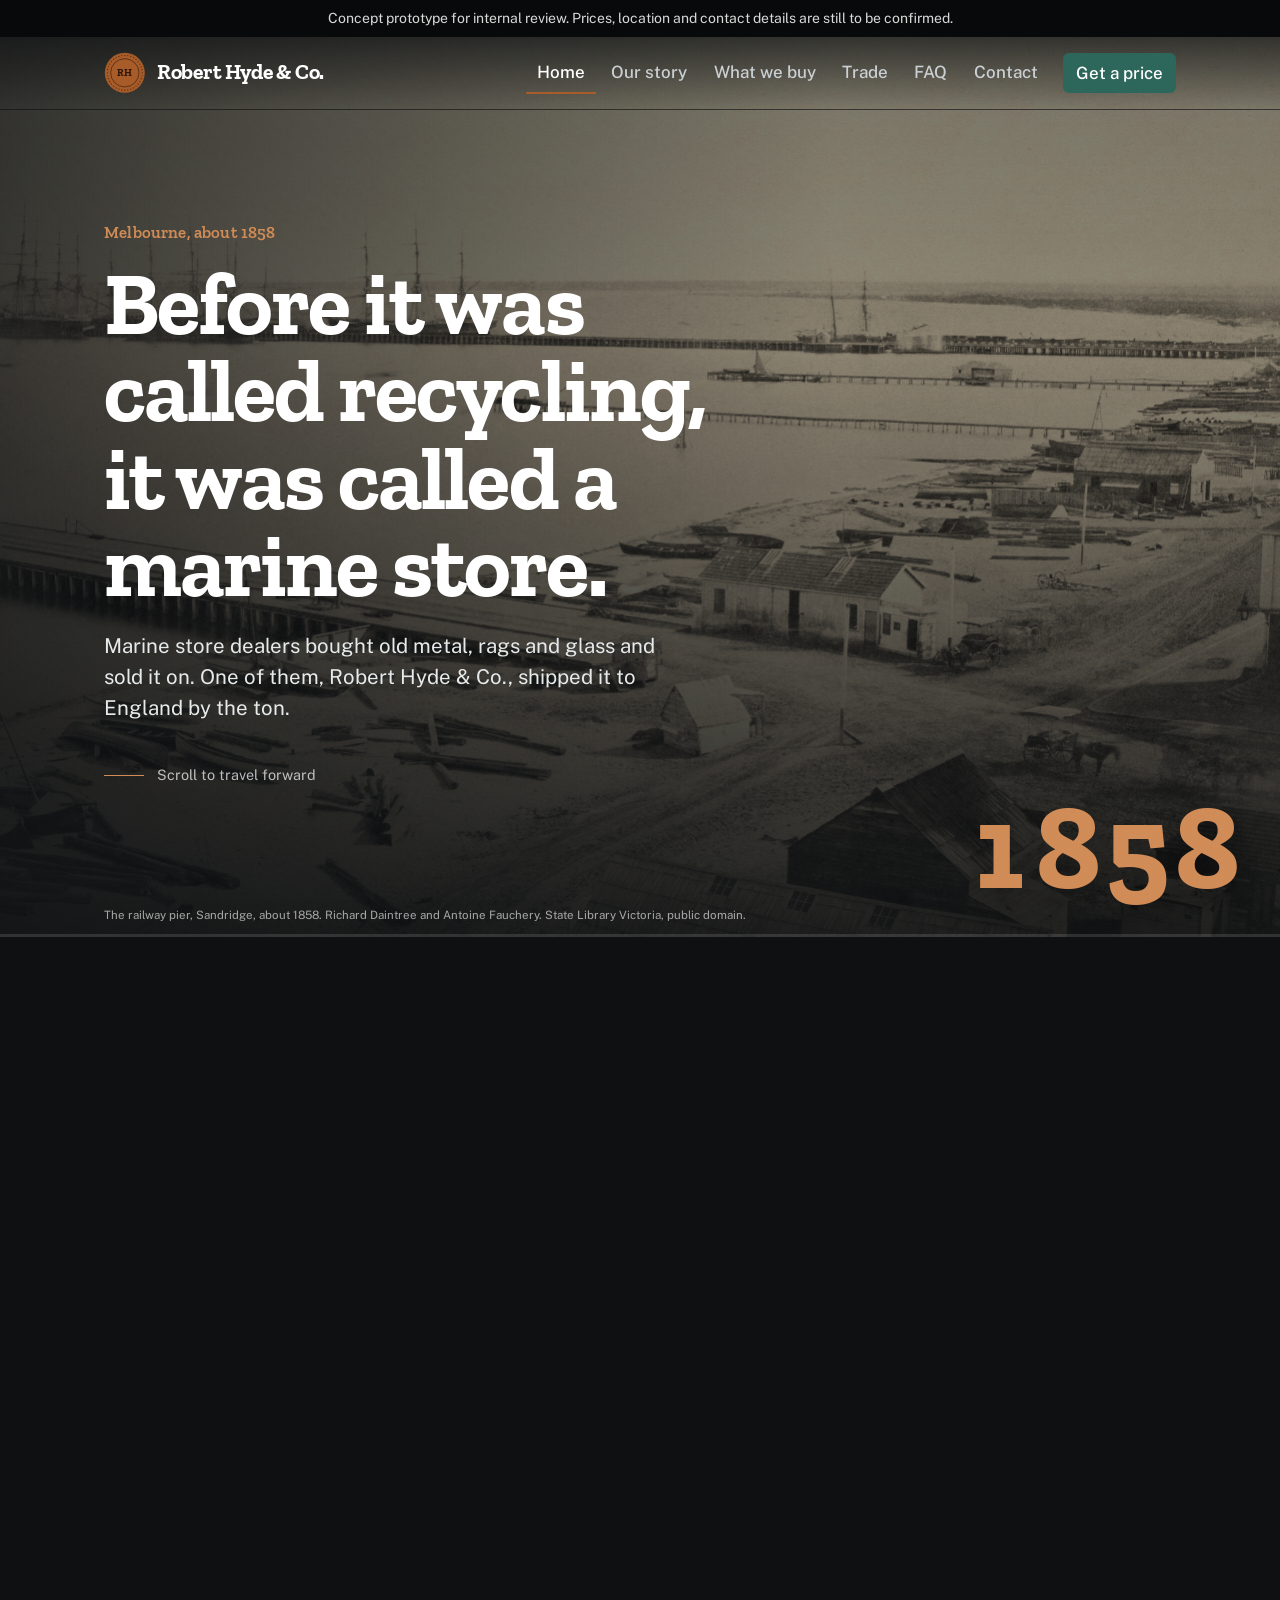
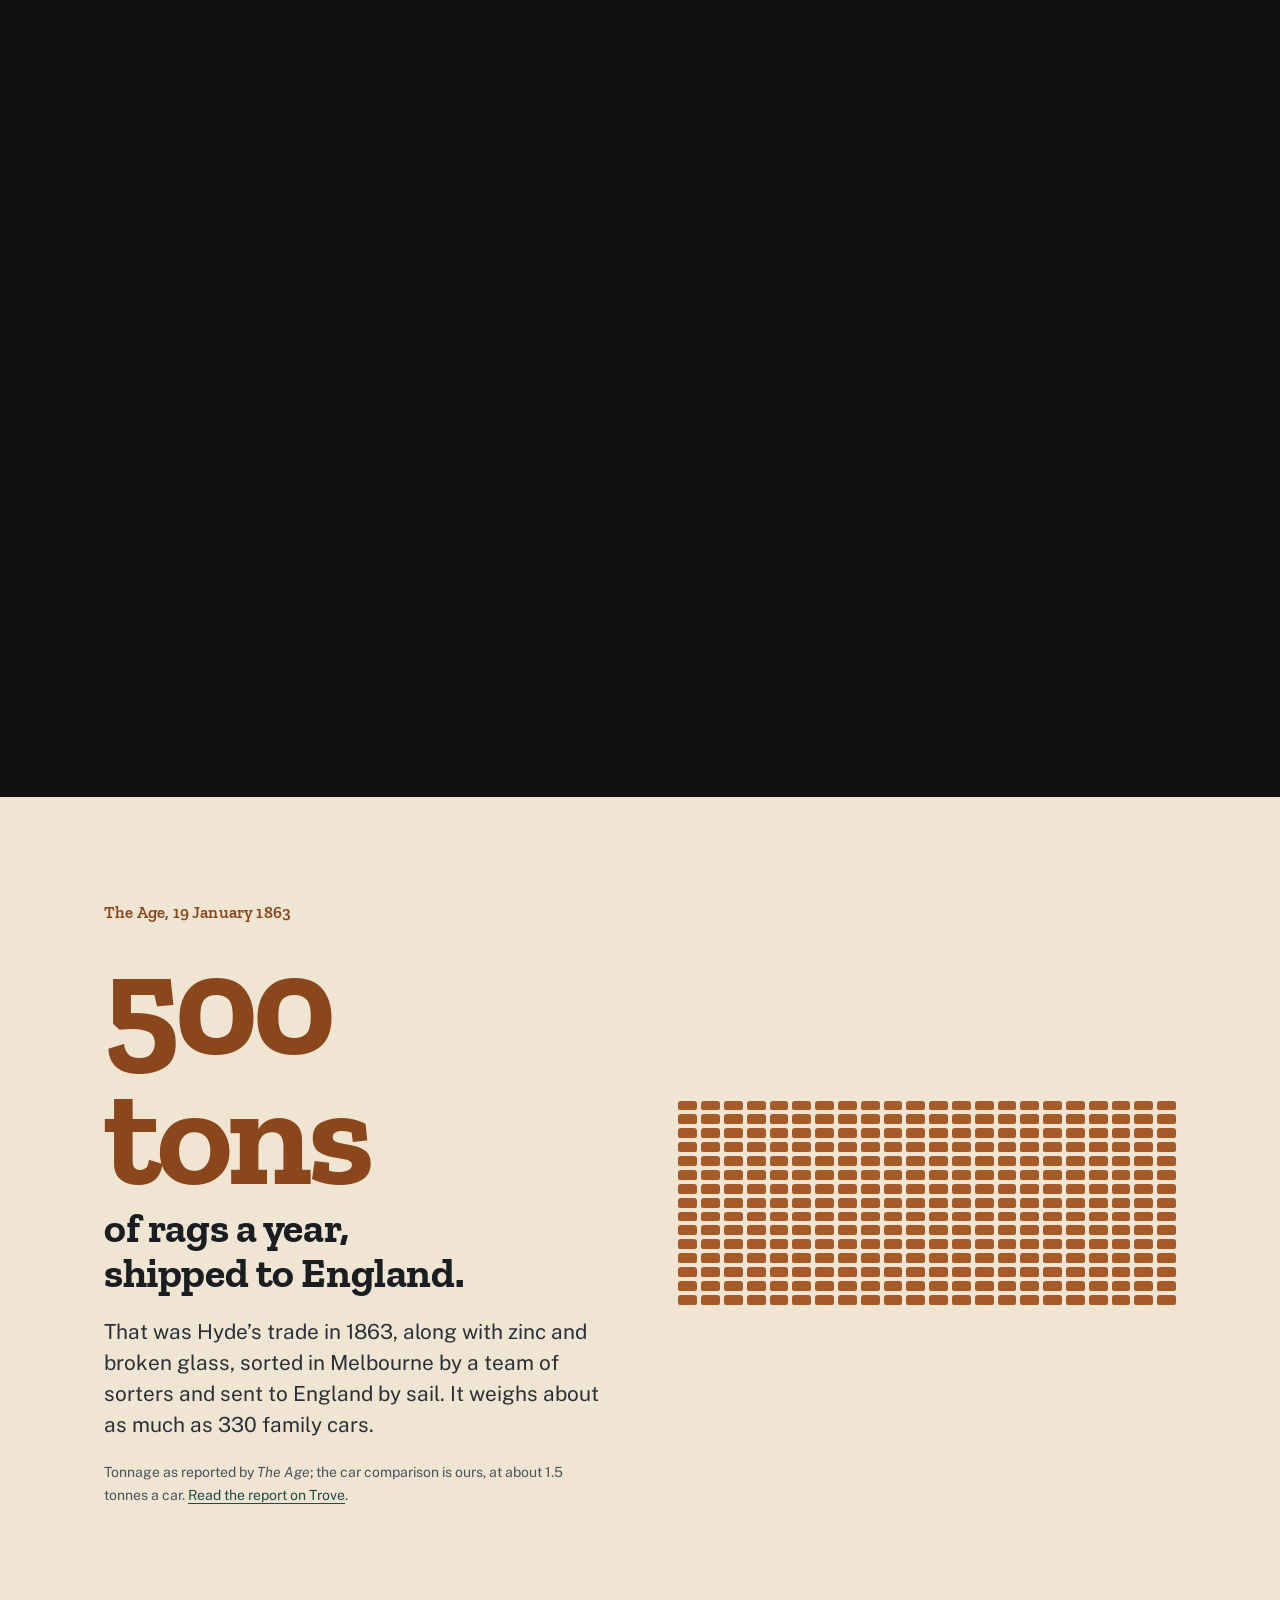
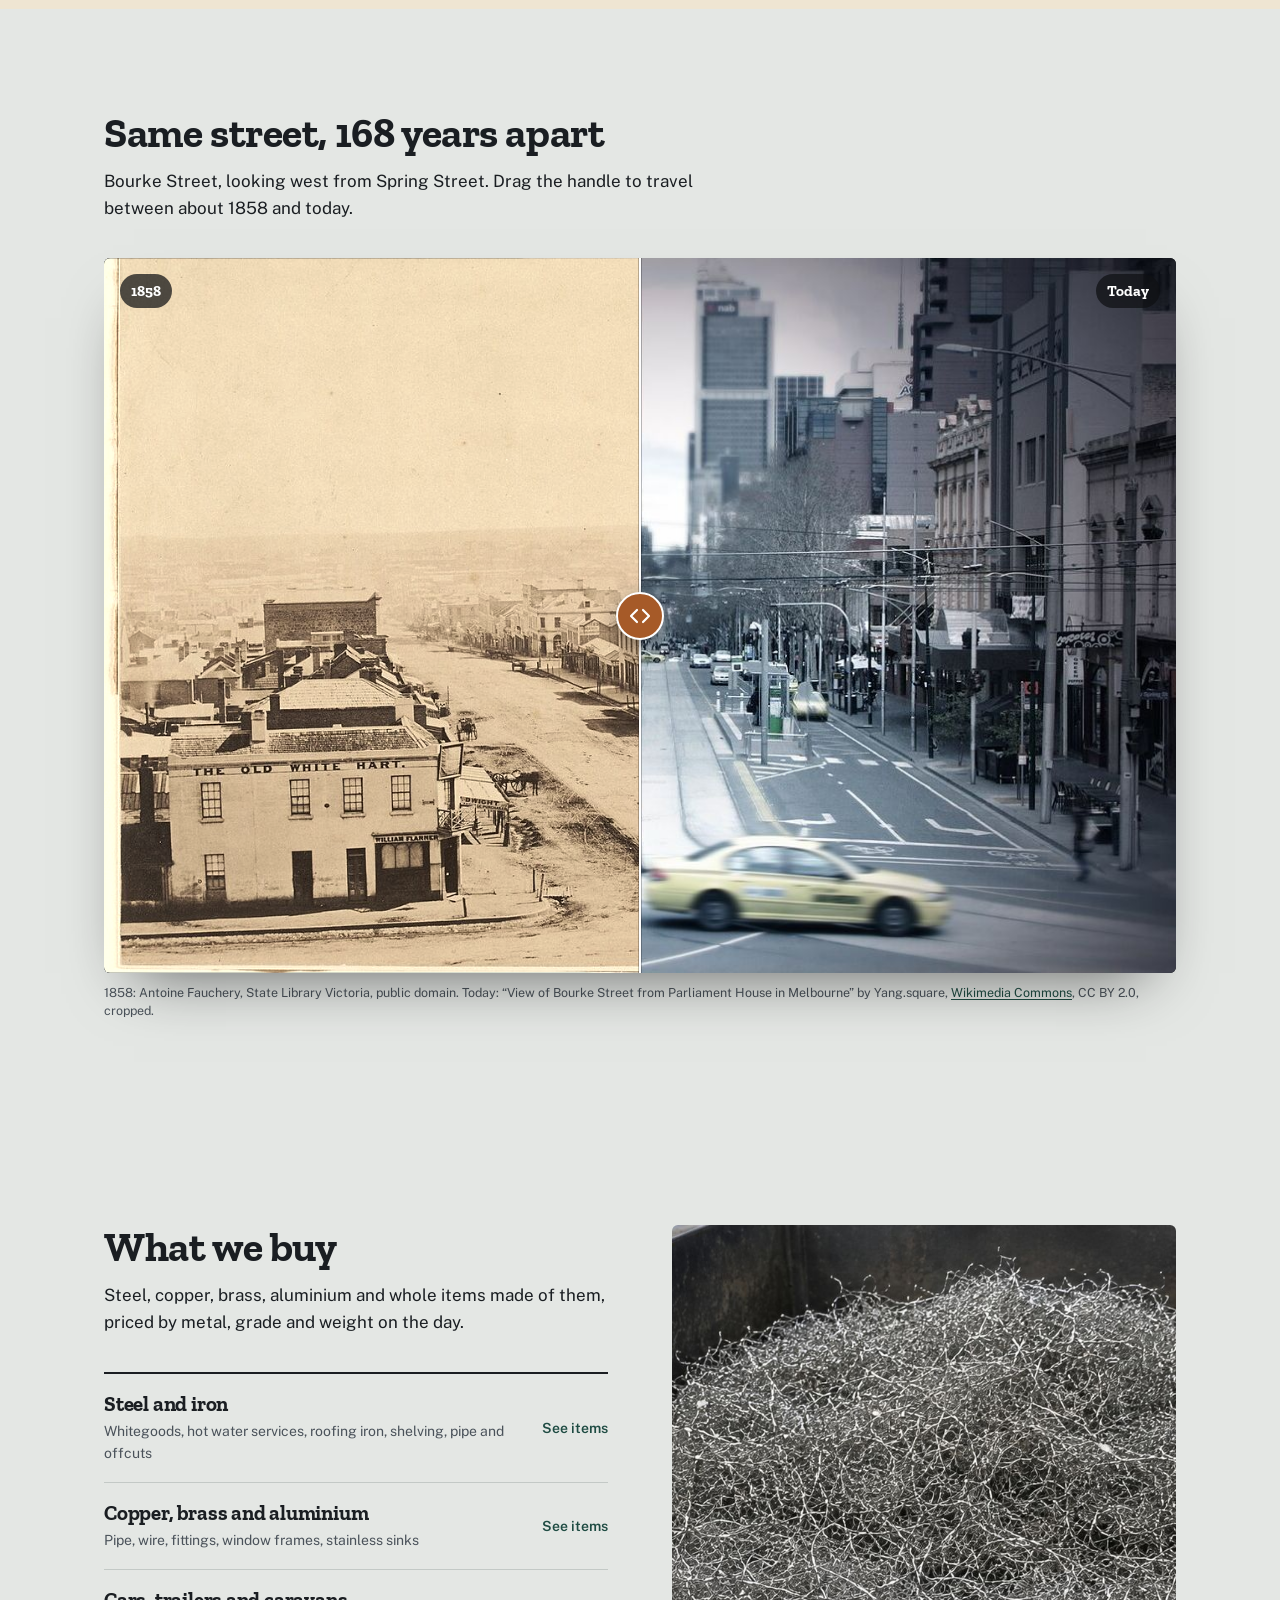
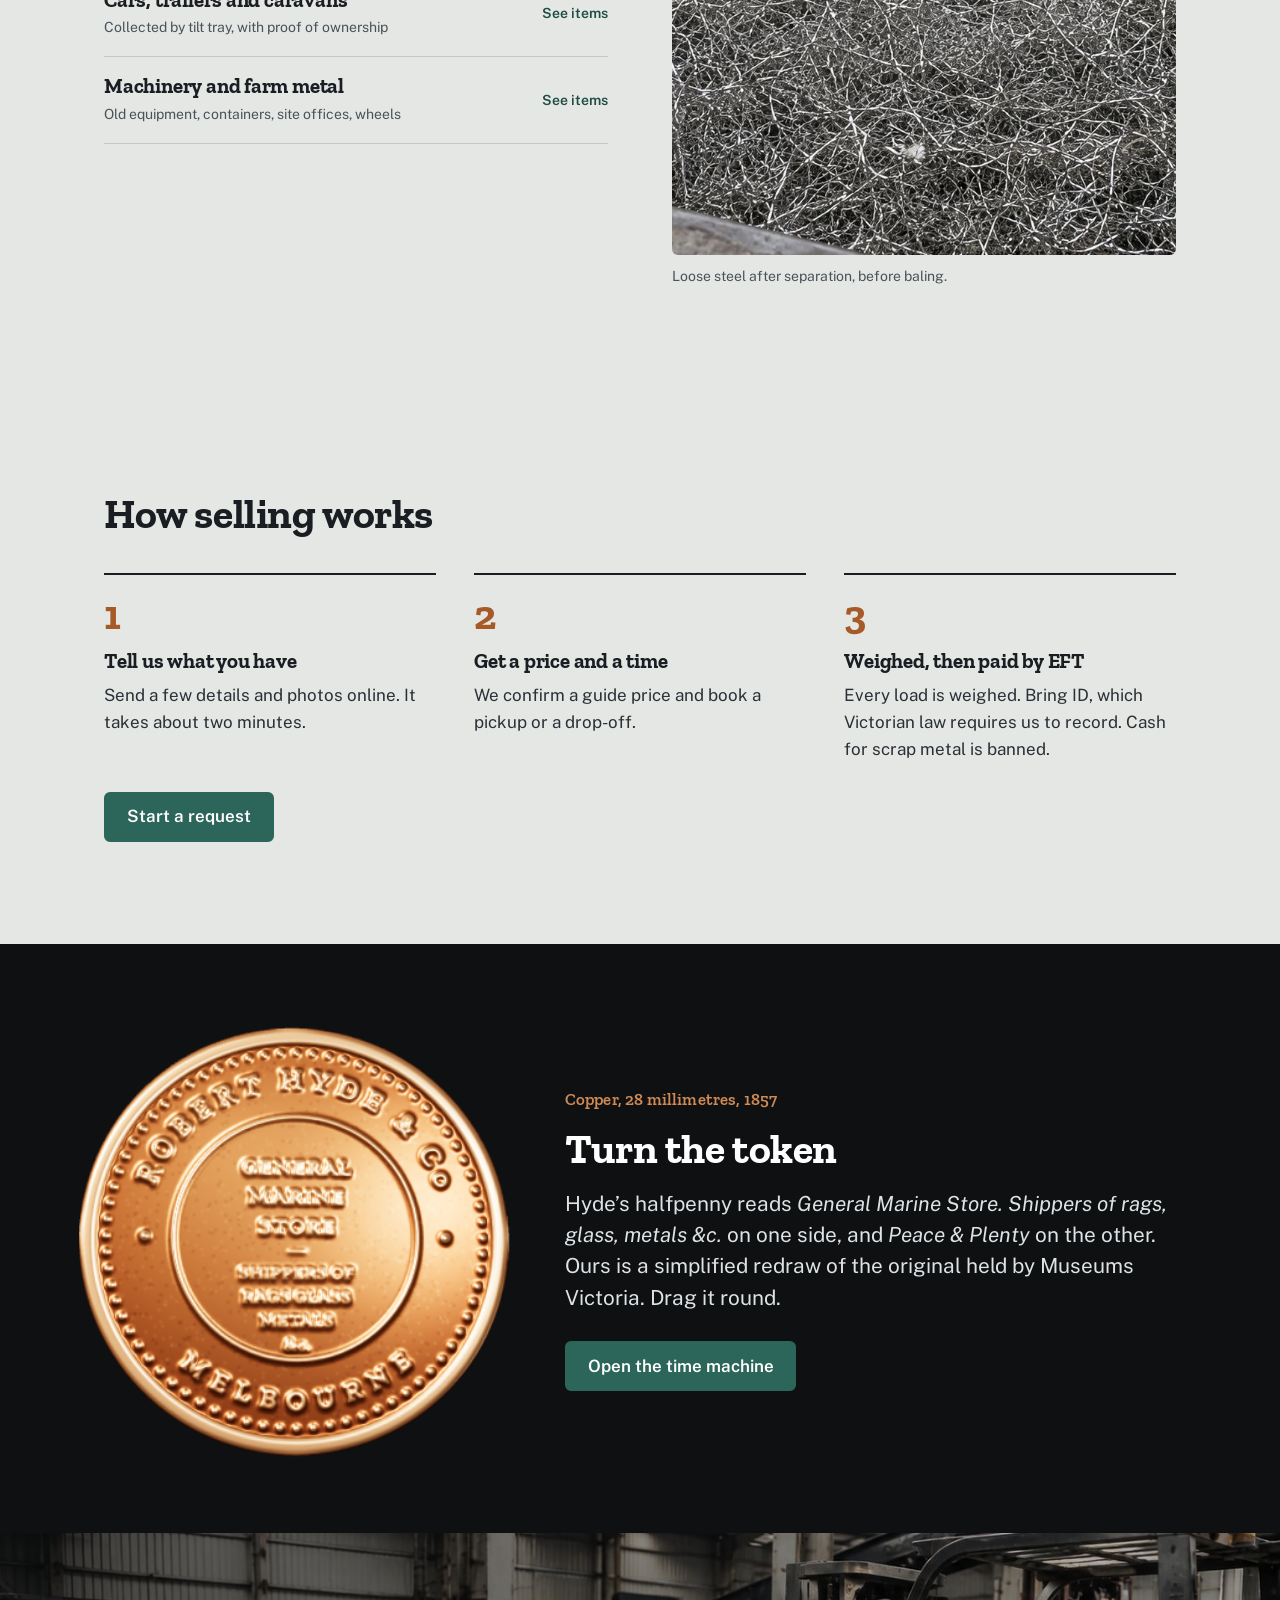
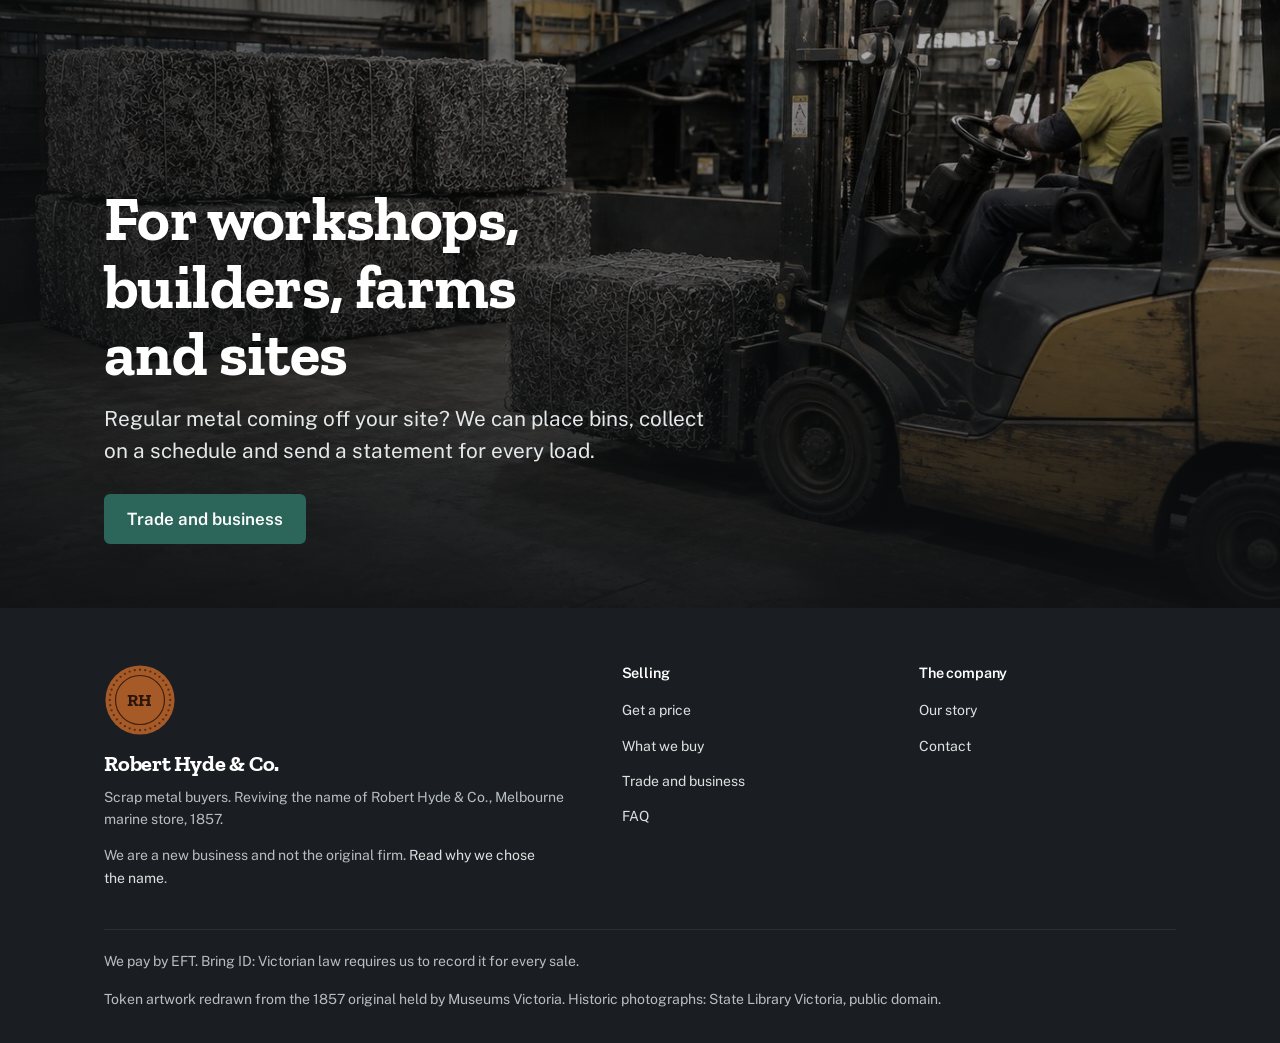
==== index.html @ 3a62173e "Robert Hyde & Co. concept site v3" ====
<!doctype html>
<html lang="en-AU">
<head>
<meta charset="utf-8">
<meta name="viewport" content="width=device-width,initial-scale=1">
<title>Robert Hyde &amp; Co. | Scrap metal buyers, Victoria</title>
<meta name="description" content="Scrap metal buyers in Victoria, reviving the name of an 1857 Melbourne marine store. Steel, copper, brass, aluminium, cars and farm metal. Get a price online.">
<link rel="canonical" href="https://roberthyde.com.au/">
<meta name="robots" content="noindex,nofollow">
<meta property="og:type" content="website">
<meta property="og:title" content="Robert Hyde &amp; Co. | Scrap metal buyers, Victoria">
<meta property="og:description" content="Scrap metal buyers in Victoria, reviving the name of an 1857 Melbourne marine store. Steel, copper, brass, aluminium, cars and farm metal. Get a price online.">
<meta property="og:image" content="assets/img/og.jpg">
<meta name="theme-color" content="#1A1E22">
<link rel="icon" href="assets/favicon.svg" type="image/svg+xml">
<link rel="preload" href="assets/fonts/zilla-slab-latin-700-normal.woff2" as="font" type="font/woff2" crossorigin>
<link rel="stylesheet" href="assets/site.css">
<script type="application/ld+json">{"@context":"https://schema.org","@type":"LocalBusiness","name":"Robert Hyde & Co.","description":"Scrap metal buyers in Victoria, reviving the name of a Melbourne marine store from 1857.","url":"https://roberthyde.com.au","areaServed":"Victoria, Australia","paymentAccepted":"Bank transfer"}</script>
</head>
<body class="home">
<a class="skip" href="#main">Skip to content</a>
<div class="proto">Concept prototype for internal review. Prices, location and contact details are still to be confirmed.</div>
<header class="site-head over">
  <div class="wrap head-in">
    <a class="brand" href="index.html"><svg class="token" viewBox="0 0 100 100" aria-hidden="true" focusable="false">
<circle class="face" cx="50" cy="50" r="48"/><circle class="bead" cx="92.00" cy="50.00" r="1.6"/><circle class="bead" cx="91.36" cy="57.29" r="1.6"/><circle class="bead" cx="89.47" cy="64.36" r="1.6"/><circle class="bead" cx="86.37" cy="71.00" r="1.6"/><circle class="bead" cx="82.17" cy="77.00" r="1.6"/><circle class="bead" cx="77.00" cy="82.17" r="1.6"/><circle class="bead" cx="71.00" cy="86.37" r="1.6"/><circle class="bead" cx="64.36" cy="89.47" r="1.6"/><circle class="bead" cx="57.29" cy="91.36" r="1.6"/><circle class="bead" cx="50.00" cy="92.00" r="1.6"/><circle class="bead" cx="42.71" cy="91.36" r="1.6"/><circle class="bead" cx="35.64" cy="89.47" r="1.6"/><circle class="bead" cx="29.00" cy="86.37" r="1.6"/><circle class="bead" cx="23.00" cy="82.17" r="1.6"/><circle class="bead" cx="17.83" cy="77.00" r="1.6"/><circle class="bead" cx="13.63" cy="71.00" r="1.6"/><circle class="bead" cx="10.53" cy="64.36" r="1.6"/><circle class="bead" cx="8.64" cy="57.29" r="1.6"/><circle class="bead" cx="8.00" cy="50.00" r="1.6"/><circle class="bead" cx="8.64" cy="42.71" r="1.6"/><circle class="bead" cx="10.53" cy="35.64" r="1.6"/><circle class="bead" cx="13.63" cy="29.00" r="1.6"/><circle class="bead" cx="17.83" cy="23.00" r="1.6"/><circle class="bead" cx="23.00" cy="17.83" r="1.6"/><circle class="bead" cx="29.00" cy="13.63" r="1.6"/><circle class="bead" cx="35.64" cy="10.53" r="1.6"/><circle class="bead" cx="42.71" cy="8.64" r="1.6"/><circle class="bead" cx="50.00" cy="8.00" r="1.6"/><circle class="bead" cx="57.29" cy="8.64" r="1.6"/><circle class="bead" cx="64.36" cy="10.53" r="1.6"/><circle class="bead" cx="71.00" cy="13.63" r="1.6"/><circle class="bead" cx="77.00" cy="17.83" r="1.6"/><circle class="bead" cx="82.17" cy="23.00" r="1.6"/><circle class="bead" cx="86.37" cy="29.00" r="1.6"/><circle class="bead" cx="89.47" cy="35.64" r="1.6"/><circle class="bead" cx="91.36" cy="42.71" r="1.6"/>
<circle class="line" cx="50" cy="50" r="34" stroke-width="1.6"/>
<text x="50" y="58" text-anchor="middle" font-size="25" letter-spacing=".5">RH</text>
</svg><b>Robert Hyde &amp; Co.</b></a>
    <button class="menu-btn" type="button" aria-expanded="false" aria-controls="site-nav">Menu</button>
    <nav class="nav" id="site-nav" aria-label="Main">
      <a href="index.html" aria-current="page">Home</a><a href="story.html">Our story</a><a href="what-we-buy.html">What we buy</a><a href="trade.html">Trade</a><a href="faq.html">FAQ</a><a href="contact.html">Contact</a>
      <a class="btn" href="sell.html">Get a price</a>
    </nav>
  </div>
</header>
<main id="main">

<div class="intro" data-intro aria-hidden="true"><div class="intro-in"><span>Melbourne</span><b>1858</b></div></div>
<section class="cine" id="cine" aria-label="From 1858 to today">
  <div class="cine-stage">
    <div class="scene s1">
      <div class="bgwrap"><img class="bg sepia" data-depth="0.36" src="assets/img/sandridge-pier-1858-hero.jpg" alt="Sepia photograph of Hobsons Bay about 1858: a long timber pier, sailing ships at anchor, and timber cottages on the sandy shore" fetchpriority="high"></div>
      <div class="scrim"></div>
      <div class="wrap copy">
        <p class="kicker">Melbourne, about 1858</p>
        <h1>Before it was called recycling, it was called a marine store.</h1>
        <p class="lede">Marine store dealers bought old metal, rags and glass and sold it on. One of them, Robert Hyde &amp; Co., shipped it to England by the ton.</p>
        <p class="cue" aria-hidden="true">Scroll to travel forward</p>
      </div>
      <p class="credit">The railway pier, Sandridge, about 1858. Richard Daintree and Antoine Fauchery. State Library Victoria, public domain.</p>
    </div>
    <div class="scene s2">
      <img class="bg sepia dim" src="assets/img/bourke-st-1858.jpg" alt="">
      <div class="scrim"></div>
      <div class="wrap s2-grid">
        <figure class="mount">
          <div class="frame"><img src="assets/img/archive-hyde-store.jpg" width="446" height="878" alt="Sepia photograph: a small arched-roof timber building behind a picket fence, its sign reading R. Hyde &amp; Co."></div>
          <figcaption>A building signed “R. Hyde &amp; Co.” in a 19th-century view of Melbourne. Date, place and source still to be confirmed.</figcaption>
        </figure>
        <div class="copy">
          <p class="kicker">East Melbourne, 1862</p>
          <h2>The sign reads &ldquo;R.&nbsp;Hyde &amp;&nbsp;Co.&rdquo;</h2>
          <p class="lede">Hyde&rsquo;s Marine Store is listed at 11 Albert Street, East Melbourne. A year later <em>The Age</em> calls it Melbourne&rsquo;s principal rag exporter.</p>
        </div>
      </div>
    </div>
    <div class="scene s3">
      <img class="bg colour" src="assets/img/bales-into-container.jpg" alt="A forklift loads a bale of compressed steel into a shipping container stacked with bales">
      <div class="scrim"></div>
      <div class="wrap s3-grid">
        <div class="copy">
          <p class="kicker">Today</p>
          <h2>The name is back. So is the trade.</h2>
          <p class="lede">Robert Hyde &amp; Co. is a new scrap metal business that has taken up the name. We buy steel, copper, brass, aluminium, cars and farm metal, and pay by EFT.</p>
          <div class="actions"><a class="btn" href="sell.html">Get a price for your scrap</a><a class="btn ghost light" href="story.html">Open the time machine</a></div>
        </div>
        <div class="coin" data-coin data-coin-idle><svg class="token" viewBox="0 0 200 200" role="img" aria-label="The 1857 Robert Hyde &amp; Co. token, in copper">
<defs>
<path id="cz-top" d="M 27,100 A 73,73 0 0 1 173,100"/>
<path id="cz-bot" d="M 21,100 A 79,79 0 0 0 179,100"/>
</defs>
<circle class="face" cx="100" cy="100" r="97"/>
<circle class="line" cx="100" cy="100" r="93.5" stroke-width="1.4"/>
<circle class="bead" cx="189.00" cy="100.00" r="1.35"/><circle class="bead" cx="188.66" cy="107.76" r="1.35"/><circle class="bead" cx="187.65" cy="115.45" r="1.35"/><circle class="bead" cx="185.97" cy="123.03" r="1.35"/><circle class="bead" cx="183.63" cy="130.44" r="1.35"/><circle class="bead" cx="180.66" cy="137.61" r="1.35"/><circle class="bead" cx="177.08" cy="144.50" r="1.35"/><circle class="bead" cx="172.90" cy="151.05" r="1.35"/><circle class="bead" cx="168.18" cy="157.21" r="1.35"/><circle class="bead" cx="162.93" cy="162.93" r="1.35"/><circle class="bead" cx="157.21" cy="168.18" r="1.35"/><circle class="bead" cx="151.05" cy="172.90" r="1.35"/><circle class="bead" cx="144.50" cy="177.08" r="1.35"/><circle class="bead" cx="137.61" cy="180.66" r="1.35"/><circle class="bead" cx="130.44" cy="183.63" r="1.35"/><circle class="bead" cx="123.03" cy="185.97" r="1.35"/><circle class="bead" cx="115.45" cy="187.65" r="1.35"/><circle class="bead" cx="107.76" cy="188.66" r="1.35"/><circle class="bead" cx="100.00" cy="189.00" r="1.35"/><circle class="bead" cx="92.24" cy="188.66" r="1.35"/><circle class="bead" cx="84.55" cy="187.65" r="1.35"/><circle class="bead" cx="76.97" cy="185.97" r="1.35"/><circle class="bead" cx="69.56" cy="183.63" r="1.35"/><circle class="bead" cx="62.39" cy="180.66" r="1.35"/><circle class="bead" cx="55.50" cy="177.08" r="1.35"/><circle class="bead" cx="48.95" cy="172.90" r="1.35"/><circle class="bead" cx="42.79" cy="168.18" r="1.35"/><circle class="bead" cx="37.07" cy="162.93" r="1.35"/><circle class="bead" cx="31.82" cy="157.21" r="1.35"/><circle class="bead" cx="27.10" cy="151.05" r="1.35"/><circle class="bead" cx="22.92" cy="144.50" r="1.35"/><circle class="bead" cx="19.34" cy="137.61" r="1.35"/><circle class="bead" cx="16.37" cy="130.44" r="1.35"/><circle class="bead" cx="14.03" cy="123.03" r="1.35"/><circle class="bead" cx="12.35" cy="115.45" r="1.35"/><circle class="bead" cx="11.34" cy="107.76" r="1.35"/><circle class="bead" cx="11.00" cy="100.00" r="1.35"/><circle class="bead" cx="11.34" cy="92.24" r="1.35"/><circle class="bead" cx="12.35" cy="84.55" r="1.35"/><circle class="bead" cx="14.03" cy="76.97" r="1.35"/><circle class="bead" cx="16.37" cy="69.56" r="1.35"/><circle class="bead" cx="19.34" cy="62.39" r="1.35"/><circle class="bead" cx="22.92" cy="55.50" r="1.35"/><circle class="bead" cx="27.10" cy="48.95" r="1.35"/><circle class="bead" cx="31.82" cy="42.79" r="1.35"/><circle class="bead" cx="37.07" cy="37.07" r="1.35"/><circle class="bead" cx="42.79" cy="31.82" r="1.35"/><circle class="bead" cx="48.95" cy="27.10" r="1.35"/><circle class="bead" cx="55.50" cy="22.92" r="1.35"/><circle class="bead" cx="62.39" cy="19.34" r="1.35"/><circle class="bead" cx="69.56" cy="16.37" r="1.35"/><circle class="bead" cx="76.97" cy="14.03" r="1.35"/><circle class="bead" cx="84.55" cy="12.35" r="1.35"/><circle class="bead" cx="92.24" cy="11.34" r="1.35"/><circle class="bead" cx="100.00" cy="11.00" r="1.35"/><circle class="bead" cx="107.76" cy="11.34" r="1.35"/><circle class="bead" cx="115.45" cy="12.35" r="1.35"/><circle class="bead" cx="123.03" cy="14.03" r="1.35"/><circle class="bead" cx="130.44" cy="16.37" r="1.35"/><circle class="bead" cx="137.61" cy="19.34" r="1.35"/><circle class="bead" cx="144.50" cy="22.92" r="1.35"/><circle class="bead" cx="151.05" cy="27.10" r="1.35"/><circle class="bead" cx="157.21" cy="31.82" r="1.35"/><circle class="bead" cx="162.93" cy="37.07" r="1.35"/><circle class="bead" cx="168.18" cy="42.79" r="1.35"/><circle class="bead" cx="172.90" cy="48.95" r="1.35"/><circle class="bead" cx="177.08" cy="55.50" r="1.35"/><circle class="bead" cx="180.66" cy="62.39" r="1.35"/><circle class="bead" cx="183.63" cy="69.56" r="1.35"/><circle class="bead" cx="185.97" cy="76.97" r="1.35"/><circle class="bead" cx="187.65" cy="84.55" r="1.35"/><circle class="bead" cx="188.66" cy="92.24" r="1.35"/>
<circle class="line" cx="100" cy="100" r="58" stroke-width="1.6"/>
<text font-size="15" letter-spacing="2.4"><textPath href="#cz-top" startOffset="50%" text-anchor="middle">ROBERT HYDE &amp; Co</textPath></text>
<text font-size="13" letter-spacing="3"><textPath href="#cz-bot" startOffset="50%" text-anchor="middle">MELBOURNE</textPath></text>
<circle class="ink" cx="40" cy="100" r="2.2"/><circle class="ink" cx="160" cy="100" r="2.2"/>
<text x="100" y="70" text-anchor="middle" font-size="11" letter-spacing=".6">GENERAL</text><text x="100" y="83" text-anchor="middle" font-size="11" letter-spacing=".6">MARINE</text><text x="100" y="96" text-anchor="middle" font-size="11" letter-spacing=".6">STORE</text><text x="100" y="106" text-anchor="middle" font-size="9" letter-spacing=".6">—</text><text x="100" y="117" text-anchor="middle" font-size="8.6" letter-spacing=".6">SHIPPERS OF</text><text x="100" y="128" text-anchor="middle" font-size="8.6" letter-spacing=".6">RAGS GLASS</text><text x="100" y="139" text-anchor="middle" font-size="8.6" letter-spacing=".6">METALS</text><text x="100" y="150" text-anchor="middle" font-size="8.6" letter-spacing=".6">&amp;c.</text>
</svg></div>
      </div>
    </div>
    <div class="cine-year" aria-hidden="true"><span>1858</span></div>
    <div class="cine-progress" aria-hidden="true"><i></i></div>
  </div>
</section>

<section class="band scale" aria-labelledby="scale-h">
  <div class="wrap scale-grid">
    <div>
      <p class="kicker dark">The Age, 19 January 1863</p>
      <h2 id="scale-h"><span class="big">500 tons</span> of rags a year, shipped to England.</h2>
      <p class="lede">That was Hyde&rsquo;s trade in 1863, along with zinc and broken glass, sorted in Melbourne by a team of sorters and sent to England by sail. It weighs about as much as 330 family cars.</p>
      <p class="small muted">Tonnage as reported by <em>The Age</em>; the car comparison is ours, at about 1.5 tonnes a car. <a href="https://trove.nla.gov.au/newspaper/article/154969341">Read the report on Trove</a>.</p>
    </div>
    <div class="cars" data-cars role="img" aria-label="330 small car shapes, roughly the weight of 500 tons"><i></i><i></i><i></i><i></i><i></i><i></i><i></i><i></i><i></i><i></i><i></i><i></i><i></i><i></i><i></i><i></i><i></i><i></i><i></i><i></i><i></i><i></i><i></i><i></i><i></i><i></i><i></i><i></i><i></i><i></i><i></i><i></i><i></i><i></i><i></i><i></i><i></i><i></i><i></i><i></i><i></i><i></i><i></i><i></i><i></i><i></i><i></i><i></i><i></i><i></i><i></i><i></i><i></i><i></i><i></i><i></i><i></i><i></i><i></i><i></i><i></i><i></i><i></i><i></i><i></i><i></i><i></i><i></i><i></i><i></i><i></i><i></i><i></i><i></i><i></i><i></i><i></i><i></i><i></i><i></i><i></i><i></i><i></i><i></i><i></i><i></i><i></i><i></i><i></i><i></i><i></i><i></i><i></i><i></i><i></i><i></i><i></i><i></i><i></i><i></i><i></i><i></i><i></i><i></i><i></i><i></i><i></i><i></i><i></i><i></i><i></i><i></i><i></i><i></i><i></i><i></i><i></i><i></i><i></i><i></i><i></i><i></i><i></i><i></i><i></i><i></i><i></i><i></i><i></i><i></i><i></i><i></i><i></i><i></i><i></i><i></i><i></i><i></i><i></i><i></i><i></i><i></i><i></i><i></i><i></i><i></i><i></i><i></i><i></i><i></i><i></i><i></i><i></i><i></i><i></i><i></i><i></i><i></i><i></i><i></i><i></i><i></i><i></i><i></i><i></i><i></i><i></i><i></i><i></i><i></i><i></i><i></i><i></i><i></i><i></i><i></i><i></i><i></i><i></i><i></i><i></i><i></i><i></i><i></i><i></i><i></i><i></i><i></i><i></i><i></i><i></i><i></i><i></i><i></i><i></i><i></i><i></i><i></i><i></i><i></i><i></i><i></i><i></i><i></i><i></i><i></i><i></i><i></i><i></i><i></i><i></i><i></i><i></i><i></i><i></i><i></i><i></i><i></i><i></i><i></i><i></i><i></i><i></i><i></i><i></i><i></i><i></i><i></i><i></i><i></i><i></i><i></i><i></i><i></i><i></i><i></i><i></i><i></i><i></i><i></i><i></i><i></i><i></i><i></i><i></i><i></i><i></i><i></i><i></i><i></i><i></i><i></i><i></i><i></i><i></i><i></i><i></i><i></i><i></i><i></i><i></i><i></i><i></i><i></i><i></i><i></i><i></i><i></i><i></i><i></i><i></i><i></i><i></i><i></i><i></i><i></i><i></i><i></i><i></i><i></i><i></i><i></i><i></i><i></i><i></i><i></i><i></i><i></i><i></i><i></i><i></i><i></i><i></i><i></i><i></i><i></i><i></i><i></i><i></i><i></i><i></i><i></i><i></i><i></i><i></i><i></i><i></i><i></i><i></i><i></i><i></i><i></i><i></i><i></i><i></i><i></i><i></i><i></i><i></i><i></i><i></i><i></i><i></i><i></i><i></i><i></i><i></i><i></i><i></i><i></i></div>
  </div>
</section>


<section class="band tn-band" aria-labelledby="tn-h">
  <div class="wrap">
    <div class="section-head">
      <h2 id="tn-h">Same street, 168 years apart</h2>
      <p>Bourke Street, looking west from Spring Street. Drag the handle to travel between about 1858 and today.</p>
    </div>
    <figure class="tn" data-tn>
      <div class="tn-frame">
        <img class="tn-now" src="assets/img/tn-bourke-today.jpg" alt="Bourke Street today, from Parliament House: trams, a yellow taxi, office towers and plane trees" loading="lazy">
        <img class="tn-then" src="assets/img/tn-bourke-1858.jpg" alt="Bourke Street about 1858 from the same corner: a wide dirt road, the Old White Hart hotel and low shopfronts" loading="lazy">
        <span class="tn-handle" aria-hidden="true"></span>
        <span class="tn-tag then" aria-hidden="true">1858</span><span class="tn-tag now" aria-hidden="true">Today</span>
        <input type="range" min="0" max="100" value="50" aria-label="Compare 1858 with today. Higher shows more of 1858.">
      </div>
      <figcaption>1858: Antoine Fauchery, State Library Victoria, public domain. Today: &ldquo;View of Bourke Street from Parliament House in Melbourne&rdquo; by Yang.square, <a href="https://commons.wikimedia.org/wiki/File:View_of_Bourke_Street_from_Parliament_House_in_Melbourne.jpg">Wikimedia Commons</a>, CC BY 2.0, cropped.</figcaption>
    </figure>
  </div>
</section>
<section class="band buy-band" aria-labelledby="buy-h">
  <div class="wrap split">
    <div>
      <div class="section-head">
        <h2 id="buy-h">What we buy</h2>
        <p>Steel, copper, brass, aluminium and whole items made of them, priced by metal, grade and weight on the day.</p>
      </div>
      <ul class="mat-list">
        <li><a href="what-we-buy.html#steel"><h3>Steel and iron</h3><span>Whitegoods, hot water services, roofing iron, shelving, pipe and offcuts</span><b class="go">See items</b></a></li>
        <li><a href="what-we-buy.html#nonferrous"><h3>Copper, brass and aluminium</h3><span>Pipe, wire, fittings, window frames, stainless sinks</span><b class="go">See items</b></a></li>
        <li><a href="what-we-buy.html#vehicles"><h3>Cars, trailers and caravans</h3><span>Collected by tilt tray, with proof of ownership</span><b class="go">See items</b></a></li>
        <li><a href="what-we-buy.html#farm"><h3>Machinery and farm metal</h3><span>Old equipment, containers, site offices, wheels</span><b class="go">See items</b></a></li>
      </ul>
    </div>
    <figure class="photo tall">
      <img src="assets/img/loose-steel.jpg" width="1500" height="843" alt="A steel bin filled with loose, tangled steel wire after separation" loading="lazy">
      <figcaption>Loose steel after separation, before baling.</figcaption>
    </figure>
  </div>
</section>

<section class="band" aria-labelledby="how-h">
  <div class="wrap">
    <div class="section-head"><h2 id="how-h">How selling works</h2></div>
    <ol class="steps">
      <li><h3>Tell us what you have</h3><p>Send a few details and photos online. It takes about two minutes.</p></li>
      <li><h3>Get a price and a time</h3><p>We confirm a guide price and book a pickup or a drop-off.</p></li>
      <li><h3>Weighed, then paid by EFT</h3><p>Every load is weighed. Bring ID, which Victorian law requires us to record. Cash for scrap metal is banned.</p></li>
    </ol>
    <div class="actions"><a class="btn" href="sell.html">Start a request</a></div>
  </div>
</section>

<section class="band night token-band" aria-labelledby="tok-h">
  <div class="wrap teaser">
    <div class="coin big" data-coin data-coin-drag><svg class="token" viewBox="0 0 200 200" role="img" aria-label="The 1857 token. Drag to turn it.">
<defs>
<path id="tz-top" d="M 27,100 A 73,73 0 0 1 173,100"/>
<path id="tz-bot" d="M 21,100 A 79,79 0 0 0 179,100"/>
</defs>
<circle class="face" cx="100" cy="100" r="97"/>
<circle class="line" cx="100" cy="100" r="93.5" stroke-width="1.4"/>
<circle class="bead" cx="189.00" cy="100.00" r="1.35"/><circle class="bead" cx="188.66" cy="107.76" r="1.35"/><circle class="bead" cx="187.65" cy="115.45" r="1.35"/><circle class="bead" cx="185.97" cy="123.03" r="1.35"/><circle class="bead" cx="183.63" cy="130.44" r="1.35"/><circle class="bead" cx="180.66" cy="137.61" r="1.35"/><circle class="bead" cx="177.08" cy="144.50" r="1.35"/><circle class="bead" cx="172.90" cy="151.05" r="1.35"/><circle class="bead" cx="168.18" cy="157.21" r="1.35"/><circle class="bead" cx="162.93" cy="162.93" r="1.35"/><circle class="bead" cx="157.21" cy="168.18" r="1.35"/><circle class="bead" cx="151.05" cy="172.90" r="1.35"/><circle class="bead" cx="144.50" cy="177.08" r="1.35"/><circle class="bead" cx="137.61" cy="180.66" r="1.35"/><circle class="bead" cx="130.44" cy="183.63" r="1.35"/><circle class="bead" cx="123.03" cy="185.97" r="1.35"/><circle class="bead" cx="115.45" cy="187.65" r="1.35"/><circle class="bead" cx="107.76" cy="188.66" r="1.35"/><circle class="bead" cx="100.00" cy="189.00" r="1.35"/><circle class="bead" cx="92.24" cy="188.66" r="1.35"/><circle class="bead" cx="84.55" cy="187.65" r="1.35"/><circle class="bead" cx="76.97" cy="185.97" r="1.35"/><circle class="bead" cx="69.56" cy="183.63" r="1.35"/><circle class="bead" cx="62.39" cy="180.66" r="1.35"/><circle class="bead" cx="55.50" cy="177.08" r="1.35"/><circle class="bead" cx="48.95" cy="172.90" r="1.35"/><circle class="bead" cx="42.79" cy="168.18" r="1.35"/><circle class="bead" cx="37.07" cy="162.93" r="1.35"/><circle class="bead" cx="31.82" cy="157.21" r="1.35"/><circle class="bead" cx="27.10" cy="151.05" r="1.35"/><circle class="bead" cx="22.92" cy="144.50" r="1.35"/><circle class="bead" cx="19.34" cy="137.61" r="1.35"/><circle class="bead" cx="16.37" cy="130.44" r="1.35"/><circle class="bead" cx="14.03" cy="123.03" r="1.35"/><circle class="bead" cx="12.35" cy="115.45" r="1.35"/><circle class="bead" cx="11.34" cy="107.76" r="1.35"/><circle class="bead" cx="11.00" cy="100.00" r="1.35"/><circle class="bead" cx="11.34" cy="92.24" r="1.35"/><circle class="bead" cx="12.35" cy="84.55" r="1.35"/><circle class="bead" cx="14.03" cy="76.97" r="1.35"/><circle class="bead" cx="16.37" cy="69.56" r="1.35"/><circle class="bead" cx="19.34" cy="62.39" r="1.35"/><circle class="bead" cx="22.92" cy="55.50" r="1.35"/><circle class="bead" cx="27.10" cy="48.95" r="1.35"/><circle class="bead" cx="31.82" cy="42.79" r="1.35"/><circle class="bead" cx="37.07" cy="37.07" r="1.35"/><circle class="bead" cx="42.79" cy="31.82" r="1.35"/><circle class="bead" cx="48.95" cy="27.10" r="1.35"/><circle class="bead" cx="55.50" cy="22.92" r="1.35"/><circle class="bead" cx="62.39" cy="19.34" r="1.35"/><circle class="bead" cx="69.56" cy="16.37" r="1.35"/><circle class="bead" cx="76.97" cy="14.03" r="1.35"/><circle class="bead" cx="84.55" cy="12.35" r="1.35"/><circle class="bead" cx="92.24" cy="11.34" r="1.35"/><circle class="bead" cx="100.00" cy="11.00" r="1.35"/><circle class="bead" cx="107.76" cy="11.34" r="1.35"/><circle class="bead" cx="115.45" cy="12.35" r="1.35"/><circle class="bead" cx="123.03" cy="14.03" r="1.35"/><circle class="bead" cx="130.44" cy="16.37" r="1.35"/><circle class="bead" cx="137.61" cy="19.34" r="1.35"/><circle class="bead" cx="144.50" cy="22.92" r="1.35"/><circle class="bead" cx="151.05" cy="27.10" r="1.35"/><circle class="bead" cx="157.21" cy="31.82" r="1.35"/><circle class="bead" cx="162.93" cy="37.07" r="1.35"/><circle class="bead" cx="168.18" cy="42.79" r="1.35"/><circle class="bead" cx="172.90" cy="48.95" r="1.35"/><circle class="bead" cx="177.08" cy="55.50" r="1.35"/><circle class="bead" cx="180.66" cy="62.39" r="1.35"/><circle class="bead" cx="183.63" cy="69.56" r="1.35"/><circle class="bead" cx="185.97" cy="76.97" r="1.35"/><circle class="bead" cx="187.65" cy="84.55" r="1.35"/><circle class="bead" cx="188.66" cy="92.24" r="1.35"/>
<circle class="line" cx="100" cy="100" r="58" stroke-width="1.6"/>
<text font-size="15" letter-spacing="2.4"><textPath href="#tz-top" startOffset="50%" text-anchor="middle">ROBERT HYDE &amp; Co</textPath></text>
<text font-size="13" letter-spacing="3"><textPath href="#tz-bot" startOffset="50%" text-anchor="middle">MELBOURNE</textPath></text>
<circle class="ink" cx="40" cy="100" r="2.2"/><circle class="ink" cx="160" cy="100" r="2.2"/>
<text x="100" y="70" text-anchor="middle" font-size="11" letter-spacing=".6">GENERAL</text><text x="100" y="83" text-anchor="middle" font-size="11" letter-spacing=".6">MARINE</text><text x="100" y="96" text-anchor="middle" font-size="11" letter-spacing=".6">STORE</text><text x="100" y="106" text-anchor="middle" font-size="9" letter-spacing=".6">—</text><text x="100" y="117" text-anchor="middle" font-size="8.6" letter-spacing=".6">SHIPPERS OF</text><text x="100" y="128" text-anchor="middle" font-size="8.6" letter-spacing=".6">RAGS GLASS</text><text x="100" y="139" text-anchor="middle" font-size="8.6" letter-spacing=".6">METALS</text><text x="100" y="150" text-anchor="middle" font-size="8.6" letter-spacing=".6">&amp;c.</text>
</svg></div>
    <div>
      <p class="kicker">Copper, 28 millimetres, 1857</p>
      <h2 id="tok-h">Turn the token</h2>
      <p class="lede">Hyde&rsquo;s halfpenny reads <em>General Marine Store. Shippers of rags, glass, metals &amp;c.</em> on one side, and <em>Peace &amp; Plenty</em> on the other. Ours is a simplified redraw of the original held by Museums Victoria. Drag it round.</p>
      <div class="actions"><a class="btn" href="story.html">Open the time machine</a></div>
    </div>
  </div>
</section>

<section class="fullbleed" aria-labelledby="trade-h">
  <img src="assets/img/steel-bales-forklift.jpg" alt="A forklift carries a bale of compressed steel past stacked bales in a warehouse" loading="lazy">
  <div class="scrim"></div>
  <div class="wrap fb-in">
    <h2 id="trade-h">For workshops, builders, farms and sites</h2>
    <p class="lede">Regular metal coming off your site? We can place bins, collect on a schedule and send a statement for every load.</p>
    <div class="actions"><a class="btn" href="trade.html">Trade and business</a></div>
  </div>
</section>

</main>
<footer class="site-foot">
  <div class="wrap">
    <div class="foot-grid">
      <div>
        <svg class="token" viewBox="0 0 100 100" aria-hidden="true" focusable="false">
<circle class="face" cx="50" cy="50" r="48"/><circle class="bead" cx="92.00" cy="50.00" r="1.6"/><circle class="bead" cx="91.36" cy="57.29" r="1.6"/><circle class="bead" cx="89.47" cy="64.36" r="1.6"/><circle class="bead" cx="86.37" cy="71.00" r="1.6"/><circle class="bead" cx="82.17" cy="77.00" r="1.6"/><circle class="bead" cx="77.00" cy="82.17" r="1.6"/><circle class="bead" cx="71.00" cy="86.37" r="1.6"/><circle class="bead" cx="64.36" cy="89.47" r="1.6"/><circle class="bead" cx="57.29" cy="91.36" r="1.6"/><circle class="bead" cx="50.00" cy="92.00" r="1.6"/><circle class="bead" cx="42.71" cy="91.36" r="1.6"/><circle class="bead" cx="35.64" cy="89.47" r="1.6"/><circle class="bead" cx="29.00" cy="86.37" r="1.6"/><circle class="bead" cx="23.00" cy="82.17" r="1.6"/><circle class="bead" cx="17.83" cy="77.00" r="1.6"/><circle class="bead" cx="13.63" cy="71.00" r="1.6"/><circle class="bead" cx="10.53" cy="64.36" r="1.6"/><circle class="bead" cx="8.64" cy="57.29" r="1.6"/><circle class="bead" cx="8.00" cy="50.00" r="1.6"/><circle class="bead" cx="8.64" cy="42.71" r="1.6"/><circle class="bead" cx="10.53" cy="35.64" r="1.6"/><circle class="bead" cx="13.63" cy="29.00" r="1.6"/><circle class="bead" cx="17.83" cy="23.00" r="1.6"/><circle class="bead" cx="23.00" cy="17.83" r="1.6"/><circle class="bead" cx="29.00" cy="13.63" r="1.6"/><circle class="bead" cx="35.64" cy="10.53" r="1.6"/><circle class="bead" cx="42.71" cy="8.64" r="1.6"/><circle class="bead" cx="50.00" cy="8.00" r="1.6"/><circle class="bead" cx="57.29" cy="8.64" r="1.6"/><circle class="bead" cx="64.36" cy="10.53" r="1.6"/><circle class="bead" cx="71.00" cy="13.63" r="1.6"/><circle class="bead" cx="77.00" cy="17.83" r="1.6"/><circle class="bead" cx="82.17" cy="23.00" r="1.6"/><circle class="bead" cx="86.37" cy="29.00" r="1.6"/><circle class="bead" cx="89.47" cy="35.64" r="1.6"/><circle class="bead" cx="91.36" cy="42.71" r="1.6"/>
<circle class="line" cx="50" cy="50" r="34" stroke-width="1.6"/>
<text x="50" y="58" text-anchor="middle" font-size="25" letter-spacing=".5">RH</text>
</svg>
        <h2>Robert Hyde &amp; Co.</h2>
        <p>Scrap metal buyers. Reviving the name of Robert Hyde &amp; Co., Melbourne marine store, 1857.</p>
        <p class="small">We are a new business and not the original firm. <a href="story.html#today">Read why we chose the name</a>.</p>
      </div>
      <div>
        <h3>Selling</h3>
        <ul>
          <li><a href="sell.html">Get a price</a></li>
          <li><a href="what-we-buy.html">What we buy</a></li>
          <li><a href="trade.html">Trade and business</a></li>
          <li><a href="faq.html">FAQ</a></li>
        </ul>
      </div>
      <div>
        <h3>The company</h3>
        <ul>
          <li><a href="story.html">Our story</a></li>
          <li><a href="contact.html">Contact</a></li>
        </ul>
      </div>
    </div>
    <div class="foot-base">
      <span>We pay by EFT. Bring ID: Victorian law requires us to record it for every sale.</span>
      <span>Token artwork redrawn from the 1857 original held by Museums Victoria. Historic photographs: State Library Victoria, public domain.</span>
    </div>
  </div>
</footer>
<script src='assets/vendor/gsap.min.js' defer></script><script src='assets/vendor/ScrollTrigger.min.js' defer></script><script src='assets/vendor/three.min.js' defer></script><script src='assets/coin.js' defer></script>
<script src="assets/site.js" defer></script>
<script src='assets/cinema.js' defer></script><script src='assets/extras.js' defer></script>
</body>
</html>
---- assets/site.css ----
/* Robert Hyde & Co. — site styles
   Palette from the material: zinc (page), iron (ink), copper (the 1857 token),
   verdigris (patina; actions), albumen (archive photo mounts only). */

@font-face{font-family:"Zilla Slab";font-weight:500;font-display:swap;src:url(fonts/zilla-slab-latin-500-normal.woff2) format("woff2")}
@font-face{font-family:"Zilla Slab";font-weight:600;font-display:swap;src:url(fonts/zilla-slab-latin-600-normal.woff2) format("woff2")}
@font-face{font-family:"Zilla Slab";font-weight:700;font-display:swap;src:url(fonts/zilla-slab-latin-700-normal.woff2) format("woff2")}
@font-face{font-family:"Public Sans";font-weight:400;font-display:swap;src:url(fonts/public-sans-latin-400-normal.woff2) format("woff2")}
@font-face{font-family:"Public Sans";font-weight:400;font-style:italic;font-display:swap;src:url(fonts/public-sans-latin-400-italic.woff2) format("woff2")}
@font-face{font-family:"Public Sans";font-weight:500;font-display:swap;src:url(fonts/public-sans-latin-500-normal.woff2) format("woff2")}
@font-face{font-family:"Public Sans";font-weight:600;font-display:swap;src:url(fonts/public-sans-latin-600-normal.woff2) format("woff2")}
@font-face{font-family:"Public Sans";font-weight:700;font-display:swap;src:url(fonts/public-sans-latin-700-normal.woff2) format("woff2")}

:root{
  --zinc:#E4E7E4;
  --zinc-2:#D5DAD7;
  --zinc-3:#C3C9C6;
  --iron:#1A1E22;
  --iron-2:#2A3036;
  --iron-soft:#4A525A;
  --copper:#A65A28;
  --copper-light:#D08A55;
  --verdigris:#2C6559;
  --verdigris-dark:#1F4C43;
  --verdigris-light:#8FC2B5;
  --albumen:#E8DCC4;
  --white:#FFFFFF;
  --copper-text:#8A471C;
  --edge:#6B747B;
  --error:#9E2B1E;

  --display:"Zilla Slab",Rockwell,"Roboto Slab",Georgia,serif;
  --sans:"Public Sans",system-ui,-apple-system,"Segoe UI",Roboto,Arial,sans-serif;

  --step--1:0.875rem;
  --step-0:1.0625rem;
  --step-1:1.3rem;
  --step-2:1.65rem;
  --step-3:clamp(1.9rem,1.4rem + 2vw,2.6rem);
  --step-4:clamp(2.4rem,1.6rem + 3.4vw,3.9rem);
  --step-5:clamp(3rem,1.8rem + 6vw,6.2rem);

  --wrap:72rem;
  --gutter:clamp(1rem,4vw,2.5rem);
  --radius:6px;
}

*,*::before,*::after{box-sizing:border-box}
[hidden]{display:none!important}
html{-webkit-text-size-adjust:100%}
body{margin:0;background:var(--zinc);color:var(--iron);font-family:var(--sans);font-size:var(--step-0);line-height:1.6;-webkit-font-smoothing:antialiased;overflow-x:hidden}
img{max-width:100%;height:auto;display:block}
a{color:var(--verdigris-dark);text-underline-offset:.18em;text-decoration-thickness:1px}
a:hover{text-decoration-thickness:2px}
:focus-visible{outline:3px solid var(--copper);outline-offset:3px;border-radius:2px}
h1,h2,h3,h4{font-family:var(--display);font-weight:700;line-height:1.08;margin:0;letter-spacing:-.01em;text-wrap:balance}
h1{font-size:var(--step-4)}
h2{font-size:var(--step-3)}
h3{font-size:var(--step-1);line-height:1.2}
p{margin:0 0 1em;max-width:66ch;text-wrap:pretty}
p:last-child{margin-bottom:0}
ul,ol{padding-left:1.2em;margin:0 0 1em}
li{margin:.25em 0;max-width:62ch}
.wrap{max-width:var(--wrap);margin:0 auto;padding-inline:var(--gutter)}
.skip{position:absolute;left:-999px;top:0;background:var(--iron);color:var(--white);padding:.6em 1em;z-index:100}
.skip:focus{left:1rem;top:1rem}
.sr{position:absolute;width:1px;height:1px;overflow:hidden;clip:rect(0 0 0 0);white-space:nowrap}
.lede{font-size:var(--step-1);line-height:1.5;color:var(--iron-2)}
.muted{color:var(--iron-soft)}
.small{font-size:var(--step--1)}

/* ---------- prototype note ---------- */
.proto{background:var(--iron);color:var(--zinc-2);font-size:var(--step--1);text-align:center;padding:.45rem var(--gutter)}
.proto a{color:var(--verdigris-light)}

/* ---------- header ---------- */
.site-head{background:var(--zinc);border-bottom:1px solid var(--zinc-3);position:sticky;top:0;z-index:50}
.head-in{display:flex;align-items:center;gap:1.5rem;min-height:4.5rem}
.brand{display:flex;align-items:center;gap:.7rem;text-decoration:none;color:var(--iron);flex:0 0 auto}
.brand svg{width:2.6rem;height:2.6rem;flex:0 0 auto}
.brand b{font-family:var(--display);font-weight:700;font-size:1.35rem;letter-spacing:-.01em;line-height:1}
.nav{margin-left:auto;display:flex;align-items:center;gap:.25rem}
.nav a{color:var(--iron);text-decoration:none;font-weight:500;padding:.5rem .7rem;border-radius:var(--radius)}
.nav a:hover{background:var(--zinc-2)}
.nav a[aria-current="page"]{box-shadow:inset 0 -2px 0 var(--copper);border-radius:0}
.nav .btn{margin-left:.6rem;color:var(--white)}
.nav .btn:hover{background:var(--verdigris-dark)}
.menu-btn{display:none;margin-left:auto;background:none;border:1px solid var(--iron);border-radius:var(--radius);padding:.5rem .8rem;font:inherit;font-weight:600;color:var(--iron);cursor:pointer}
@media (max-width:960px){
  .menu-btn{display:inline-flex}
  .nav{display:none;position:absolute;left:0;right:0;top:100%;flex-direction:column;align-items:stretch;gap:0;background:var(--zinc);border-bottom:1px solid var(--zinc-3);padding:.5rem var(--gutter) 1.25rem}
  .nav.open{display:flex}
  .nav a{padding:.85rem .2rem;border-bottom:1px solid var(--zinc-2);border-radius:0}
  .nav a[aria-current="page"]{box-shadow:inset 3px 0 0 var(--copper);padding-left:.8rem}
  .nav .btn{margin:1rem 0 0;justify-content:center}
}

/* ---------- buttons ---------- */
.btn{display:inline-flex;align-items:center;gap:.5rem;font:inherit;font-weight:600;text-decoration:none;cursor:pointer;border-radius:var(--radius);padding:.8rem 1.3rem;border:2px solid var(--verdigris);background:var(--verdigris);color:var(--white);line-height:1.2}
.btn:hover{background:var(--verdigris-dark);border-color:var(--verdigris-dark);text-decoration:none}
.btn.ghost{background:transparent;color:var(--iron);border-color:var(--iron)}
.btn.ghost:hover{background:var(--iron);color:var(--white)}
.on-iron .btn.ghost{color:var(--white);border-color:var(--zinc-2)}
.on-iron .btn.ghost:hover{background:var(--white);color:var(--iron)}
.btn[disabled]{opacity:.5;cursor:not-allowed}
.actions{display:flex;flex-wrap:wrap;gap:.75rem;margin-top:1.75rem}

/* ---------- sections ---------- */
.band{padding-block:clamp(3.5rem,8vw,6.5rem)}
.band.tight{padding-block:clamp(2.5rem,5vw,4rem)}
.on-iron{background:var(--iron);color:var(--zinc)}
.on-iron h1,.on-iron h2,.on-iron h3{color:var(--white)}
.on-iron .lede{color:var(--zinc-2)}
.on-iron .muted{color:#A9B1B6}
.on-iron a{color:var(--verdigris-light)}
.on-zinc2{background:var(--zinc-2)}
.page-head{padding-block:clamp(3rem,7vw,5rem) clamp(1.5rem,3vw,2.5rem)}
.page-head p.lede{margin-top:1rem}
.section-head{margin-bottom:2.25rem;max-width:44rem}
.section-head p{margin-top:.75rem}

/* ---------- home hero ---------- */
.hero{display:grid;grid-template-columns:minmax(0,1.15fr) minmax(0,.85fr);gap:clamp(2rem,5vw,4.5rem);align-items:center;padding-block:clamp(2.5rem,6vw,5rem)}
.hero h1{font-size:var(--step-5);line-height:.98;letter-spacing:-.02em}
.hero .lede{margin-top:1.5rem;max-width:34rem}
@media (max-width:820px){.hero{grid-template-columns:1fr}.hero .archive{max-width:24rem}}

/* archive photo mount */
.archive{margin:0;background:var(--albumen);padding:clamp(.7rem,1.6vw,1.1rem) clamp(.7rem,1.6vw,1.1rem) 0;border-radius:2px;box-shadow:0 1px 0 var(--zinc-3),0 18px 40px -24px rgba(26,30,34,.55);justify-self:end;width:100%;max-width:26rem}
.archive .frame{position:relative;overflow:hidden;aspect-ratio:4/5;background:#cbb89a}
.archive img{width:100%;height:100%;object-fit:cover;object-position:50% 46%;filter:sepia(.15) contrast(1.02);transform-origin:52% 47%;animation:develop 2.6s ease-out .2s both}
.archive figcaption{font-size:var(--step--1);line-height:1.45;color:#5A4B33;padding:.8rem .1rem 1rem}
@keyframes develop{from{opacity:0;filter:sepia(.6) brightness(1.5) contrast(.7)}to{opacity:1;filter:sepia(.15) contrast(1.02)}}
.archive .ring{position:absolute;left:39%;top:34%;width:35%;aspect-ratio:1.2;border:2px solid var(--copper);border-radius:50%;opacity:0;animation:ringin .6s ease-out 2.9s forwards;pointer-events:none}
@keyframes ringin{to{opacity:.95}}

/* ---------- materials list (home) ---------- */
.split{display:grid;grid-template-columns:minmax(0,1fr) minmax(0,1fr);gap:clamp(2rem,5vw,4rem);align-items:start}
@media (max-width:820px){.split{grid-template-columns:1fr}}
.photo{margin:0}
.photo img{width:100%;border-radius:var(--radius);aspect-ratio:4/3;object-fit:cover}
.photo figcaption{font-size:var(--step--1);color:var(--iron-soft);margin-top:.6rem}
.on-iron .photo figcaption{color:#A9B1B6}
.mat-list{list-style:none;padding:0;margin:0;border-top:2px solid var(--iron)}
.mat-list li{max-width:none;margin:0;border-bottom:1px solid var(--zinc-3)}
.mat-list a{display:grid;grid-template-columns:1fr auto;gap:.2rem 1rem;padding:1.1rem 0;text-decoration:none;color:var(--iron)}
.mat-list a:hover h3{color:var(--verdigris-dark)}
.mat-list span{grid-column:1;color:var(--iron-soft);font-size:var(--step--1)}
.mat-list .go{grid-row:1 / span 2;grid-column:2;align-self:center;font-weight:600;color:var(--verdigris-dark);font-size:var(--step--1)}

/* ---------- steps ---------- */
.steps{list-style:none;padding:0;margin:0;display:grid;grid-template-columns:repeat(3,minmax(0,1fr));gap:clamp(1.25rem,3vw,2.5rem);counter-reset:step}
.steps li{margin:0;max-width:none;padding-top:1.25rem;border-top:2px solid var(--iron);counter-increment:step}
.steps li::before{content:counter(step);display:block;font-family:var(--display);font-weight:700;font-size:2.6rem;line-height:1;color:var(--copper);margin-bottom:.8rem}
.steps h3{margin-bottom:.5rem}
.steps p{color:var(--iron-2)}
@media (max-width:760px){.steps{grid-template-columns:1fr}}

/* ---------- token ---------- */
.token{display:block}
.token .face{fill:var(--copper)}
.token .ink{fill:#3B1E0C}
.token .line{fill:none;stroke:#3B1E0C}
.token .bead{fill:#5A2E12}
.token text{font-family:var(--display);font-weight:700;fill:#2B1408}

/* time machine teaser */
.teaser{display:grid;grid-template-columns:auto minmax(0,1fr);gap:clamp(2rem,6vw,5rem);align-items:center}
.teaser .token{width:clamp(12rem,26vw,19rem);height:auto;filter:drop-shadow(0 22px 30px rgba(0,0,0,.45))}
@media (max-width:760px){.teaser{grid-template-columns:1fr}.teaser .token{width:13rem}}
.years{font-family:var(--display);font-weight:600;font-size:var(--step-1);color:var(--copper-light);letter-spacing:.02em;margin-bottom:.75rem}

/* ---------- time machine ---------- */
.tm{display:grid;grid-template-columns:minmax(0,.9fr) minmax(0,1.1fr);gap:clamp(2rem,5vw,4.5rem);align-items:start}
@media (max-width:900px){.tm{grid-template-columns:1fr}}
.tm-dial{position:sticky;top:6.5rem;display:flex;flex-direction:column;align-items:center;gap:1rem}
@media (max-width:900px){.tm-dial{position:static;flex-direction:row;justify-content:flex-start;gap:1.25rem}}
.tm-dial .token{width:min(100%,22rem);height:auto;transition:transform 1.1s cubic-bezier(.2,.75,.2,1);filter:drop-shadow(0 24px 34px rgba(0,0,0,.5))}
@media (max-width:900px){.tm-dial .token{width:8.5rem}}
.tm-year{font-family:var(--display);font-weight:700;font-size:var(--step-5);line-height:1;color:var(--white);font-variant-numeric:tabular-nums;letter-spacing:-.02em}
@media (max-width:900px){.tm-year{font-size:clamp(2.8rem,14vw,4rem)}}
.rail{display:flex;flex-wrap:wrap;gap:.4rem;margin:0 0 2.25rem;padding:0;list-style:none}
.rail li{margin:0}
.rail button{font:inherit;font-family:var(--display);font-weight:600;font-size:1.05rem;color:var(--zinc-2);background:transparent;border:1px solid #7A838A;border-radius:999px;padding:.45rem .95rem;cursor:pointer;font-variant-numeric:tabular-nums}
.rail button:hover{border-color:var(--zinc-2);color:var(--white)}
.rail button[aria-selected="true"]{background:var(--copper);border-color:var(--copper);color:var(--white)}
.stop h2{font-size:var(--step-3);margin-bottom:1rem}
.stop[hidden]{display:none}
.stop .lede{color:var(--zinc)}
.stop .src{margin-top:1.5rem;padding-top:1rem;border-top:1px solid var(--iron-2);font-size:var(--step--1);color:#A9B1B6}
.stop .src a{color:var(--verdigris-light)}
.stop figure{margin:1.75rem 0 0}
.stop figure img{border-radius:var(--radius);aspect-ratio:16/10;object-fit:cover;width:100%}
.stop figure figcaption{font-size:var(--step--1);color:#A9B1B6;margin-top:.5rem}
.tm-nav{display:flex;gap:.75rem;margin-top:2rem}
.tm-nav .btn{padding:.65rem 1.1rem}
.quote{font-family:var(--display);font-weight:500;font-size:var(--step-2);line-height:1.3;color:var(--white);border-left:3px solid var(--copper);padding-left:1.1rem;margin:1.5rem 0}

/* ---------- filters / items ---------- */
.chips{display:flex;flex-wrap:wrap;gap:.5rem;margin:0 0 2rem;padding:0;list-style:none}
.chips li{margin:0}
.chip{font:inherit;font-weight:500;font-size:var(--step--1);background:var(--white);color:var(--iron);border:1px solid var(--edge);border-radius:999px;padding:.5rem 1rem;cursor:pointer}
.chip:hover{border-color:var(--iron)}
.chip[aria-pressed="true"]{background:var(--iron);color:var(--white);border-color:var(--iron)}
.items{display:grid;grid-template-columns:repeat(auto-fill,minmax(16rem,1fr));gap:0 2rem;margin:0;padding:0;list-style:none;border-top:2px solid var(--iron)}
.items li{margin:0;max-width:none;padding:1.1rem 0 1.2rem;border-bottom:1px solid var(--zinc-3)}
.items li[hidden]{display:none}
.items h3{font-size:1.2rem;margin-bottom:.3rem}
.items p{font-size:var(--step--1);color:var(--iron-2);margin:0}
.items .kind{display:block;font-size:.8rem;color:var(--copper-text);font-weight:600;margin-bottom:.35rem}
.count{font-size:var(--step--1);color:var(--iron-soft);margin:-1rem 0 1.25rem}
.notes{display:grid;grid-template-columns:repeat(2,minmax(0,1fr));gap:clamp(1.5rem,4vw,3rem)}
@media (max-width:760px){.notes{grid-template-columns:1fr}}
.notes h3{margin-bottom:.75rem}
.notes ul{padding-left:1.1em}
.callout{background:var(--white);border-left:4px solid var(--verdigris);padding:1.25rem 1.5rem;border-radius:0 var(--radius) var(--radius) 0}
.callout.warn{border-left-color:var(--copper)}

/* ---------- forms ---------- */
.form-wrap{display:grid;grid-template-columns:minmax(0,1.4fr) minmax(0,.8fr);gap:clamp(2rem,5vw,4rem);align-items:start}
@media (max-width:900px){.form-wrap{grid-template-columns:1fr}}
.panel{background:var(--white);border-radius:var(--radius);padding:clamp(1.25rem,3.5vw,2.25rem);box-shadow:0 1px 0 var(--zinc-3)}
.progress{display:flex;gap:.35rem;margin:0 0 1.75rem;padding:0;list-style:none}
.progress li{flex:1;margin:0;max-width:none;font-size:.8rem;color:var(--iron-soft)}
.progress li::before{content:"";display:block;height:4px;border-radius:2px;background:var(--zinc-2);margin-bottom:.45rem}
.progress li.done::before,.progress li.now::before{background:var(--verdigris)}
.progress li.now{color:var(--iron);font-weight:600}
fieldset{border:0;margin:0;padding:0;min-width:0}
legend{font-family:var(--display);font-weight:700;font-size:var(--step-2);line-height:1.15;padding:0;margin-bottom:.4rem}
.hint{font-size:var(--step--1);color:var(--iron-soft);margin:0 0 1.25rem}
.field{display:flex;flex-direction:column;gap:.35rem;margin-bottom:1.15rem}
.field label,.field .label{font-weight:600;font-size:.95rem}
.field .opt{font-weight:400;color:var(--iron-soft)}
input[type=text],input[type=email],input[type=tel],input[type=date],select,textarea{font:inherit;font-size:1rem;color:var(--iron);background:var(--white);border:1.5px solid var(--edge);border-radius:var(--radius);padding:.75rem .85rem;width:100%}
textarea{min-height:7rem;resize:vertical}
input:focus,select:focus,textarea:focus{outline:none;border-color:var(--verdigris);box-shadow:0 0 0 3px rgba(44,101,89,.2)}
[aria-invalid="true"]{border-color:var(--error)!important}
.err{color:var(--error);font-size:var(--step--1);font-weight:600;min-height:0}
.err:empty{display:none}
.row2{display:grid;grid-template-columns:1fr 1fr;gap:0 1rem}
@media (max-width:560px){.row2{grid-template-columns:1fr}}
.pick{display:grid;grid-template-columns:repeat(auto-fill,minmax(11rem,1fr));gap:.5rem;margin-bottom:.5rem}
.pick label{display:flex;align-items:flex-start;gap:.6rem;padding:.75rem .85rem;border:1.5px solid var(--edge);border-radius:var(--radius);cursor:pointer;font-weight:500;font-size:.95rem;line-height:1.35;background:var(--white)}
.pick label:hover{border-color:var(--iron-soft)}
.pick input{margin-top:.2rem;accent-color:var(--verdigris);flex:0 0 auto}
.pick label:has(input:checked){border-color:var(--verdigris);background:#EEF5F3}
.pick label small{display:block;font-weight:400;color:var(--iron-soft);font-size:.82rem}
.form-nav{display:flex;justify-content:space-between;gap:1rem;margin-top:1.75rem;padding-top:1.25rem;border-top:1px solid var(--zinc-2)}
.thumbs{display:flex;flex-wrap:wrap;gap:.5rem;margin-top:.6rem}
.thumbs figure{margin:0;position:relative}
.thumbs img{width:4.5rem;height:4.5rem;object-fit:cover;border-radius:4px}
.thumbs button{position:absolute;top:-.5rem;right:-.5rem;width:2rem;height:2rem;border-radius:50%;border:0;background:var(--iron);color:var(--white);cursor:pointer;font-size:.9rem;line-height:1}
.review{margin:0;display:grid;grid-template-columns:minmax(7rem,auto) 1fr;gap:.6rem 1.25rem}
.review dt{font-weight:600}
.review dd{margin:0;color:var(--iron-2)}
.review .edit{font-size:var(--step--1);margin-left:.4rem}
.done-card{text-align:left}
.done-card .ref{font-family:var(--display);font-weight:700;font-size:var(--step-3);color:var(--verdigris-dark);margin:.4rem 0 1rem;letter-spacing:.02em}
.aside h2{font-size:var(--step-2);margin-bottom:1rem}
.aside .callout{margin-bottom:1.25rem}
.checkline{display:flex;gap:.6rem;align-items:flex-start;font-size:.95rem}
.checkline input{margin-top:.3rem;accent-color:var(--verdigris)}

/* ---------- trade ---------- */
.offer{display:grid;grid-template-columns:repeat(2,minmax(0,1fr));gap:2.25rem clamp(2rem,5vw,4rem)}
@media (max-width:760px){.offer{grid-template-columns:1fr}}
.offer h3{margin-bottom:.5rem;padding-top:1rem;border-top:2px solid var(--iron)}
.sectors{display:flex;flex-wrap:wrap;gap:.5rem;list-style:none;padding:0;margin:1rem 0 0}
.sectors li{margin:0;background:var(--zinc-2);border-radius:999px;padding:.4rem .9rem;font-size:var(--step--1);font-weight:500}

/* ---------- faq ---------- */
.faq{border-top:2px solid var(--iron);max-width:50rem}
.faq details{border-bottom:1px solid var(--zinc-3)}
.faq summary{cursor:pointer;list-style:none;display:flex;justify-content:space-between;gap:1rem;padding:1.15rem 0;font-family:var(--display);font-weight:600;font-size:var(--step-1);line-height:1.25}
.faq summary::-webkit-details-marker{display:none}
.faq summary::after{content:"+";font-family:var(--sans);font-weight:400;font-size:1.6rem;line-height:1;color:var(--copper);flex:0 0 auto;transition:transform .2s}
.faq details[open] summary::after{transform:rotate(45deg)}
.faq .a{padding:0 0 1.35rem}
.faq-group{margin-bottom:3rem}
.faq-group > h2{font-size:var(--step-2);margin-bottom:1rem}

/* ---------- contact ---------- */
.dl{margin:0;display:grid;gap:1.1rem}
.dl dt{font-weight:600;font-size:var(--step--1);color:var(--iron-soft)}
.dl dd{margin:.15rem 0 0;font-size:var(--step-1);font-family:var(--display);font-weight:600}
.tbc{font-family:var(--sans);font-size:.75rem;font-weight:600;color:var(--copper-text);border:1px solid var(--copper-text);border-radius:999px;padding:.05rem .5rem;margin-left:.4rem;vertical-align:.2em;white-space:nowrap}

/* ---------- sources ---------- */
.sources{columns:2 22rem;column-gap:3rem;font-size:var(--step--1);padding-left:1.1em}
.sources li{break-inside:avoid;margin-bottom:.5rem}

/* ---------- footer ---------- */
.site-foot{background:var(--iron);color:#B7BEC2;padding-block:3.5rem 2rem;font-size:var(--step--1)}
.foot-grid{display:grid;grid-template-columns:minmax(0,1.3fr) repeat(2,minmax(0,.7fr));gap:2.5rem}
@media (max-width:760px){.foot-grid{grid-template-columns:1fr}}
.site-foot .token{width:4.5rem;height:4.5rem;margin-bottom:1rem}
.site-foot h2{font-size:1.4rem;color:var(--white);margin-bottom:.6rem}
.site-foot h3{font-family:var(--sans);font-size:.9rem;font-weight:600;color:var(--white);margin-bottom:.75rem}
.site-foot ul{list-style:none;padding:0;margin:0}
.site-foot li{margin:.4rem 0}
.site-foot a{color:#DCE2E0;text-decoration:none}
.site-foot a:hover{text-decoration:underline}
.foot-base{margin-top:2.5rem;padding-top:1.25rem;border-top:1px solid var(--iron-2);display:flex;flex-wrap:wrap;justify-content:space-between;gap:1rem}

/* ---------- 404 ---------- */
.lost{display:grid;grid-template-columns:auto 1fr;gap:3rem;align-items:center}
.lost .token{width:12rem;transform:rotate(-140deg)}
@media (max-width:640px){.lost{grid-template-columns:1fr}}

@media (prefers-reduced-motion:reduce){
  *,*::before,*::after{animation:none!important;transition:none!important}
  .archive img{opacity:1}
  .archive .ring{opacity:.95}
}
.linkish{background:none;border:0;padding:0;font:inherit;font-size:var(--step--1);color:var(--verdigris-dark);text-decoration:underline;cursor:pointer}
@media (max-width:820px){
  .archive{justify-self:start}
  .archive .frame{aspect-ratio:4/5}
  .archive img{object-position:50% 46%}
  .archive .ring{top:34%}
}

/* QA fixes */
.on-iron a.btn{color:var(--white)}
.on-iron a.btn.ghost:hover{color:var(--iron)}
.teaser .lede{margin-top:1rem}
.notes h2{margin-bottom:.75rem}
.site-foot li a{display:inline-block;padding:.4rem 0}
.site-foot li{margin:0}
.pick label:has(input:focus-visible){outline:3px solid var(--copper);outline-offset:2px}
.review dd{display:flex;justify-content:space-between;align-items:baseline;gap:1rem}
.review .edit{padding:.6rem 0;min-height:44px;flex:0 0 auto}
.stepline{margin:-1rem 0 1.25rem;font-size:var(--step--1);color:var(--iron-soft)}
.restored{background:#EEF5F3;border-left:4px solid var(--verdigris);padding:.6rem .9rem;font-size:var(--step--1);margin:0 0 1.25rem}
.split.center{align-items:center}
.faq-wrap{display:grid;grid-template-columns:minmax(0,1fr) minmax(0,18rem);gap:clamp(2rem,5vw,4rem);align-items:start}
.faq-wrap .aside{position:sticky;top:6.5rem}
@media (max-width:900px){.faq-wrap{grid-template-columns:1fr}.faq-wrap .aside{position:static}}
@media (max-width:560px){.progress li span{position:absolute;width:1px;height:1px;overflow:hidden;clip:rect(0 0 0 0);white-space:nowrap;display:inline}}
@media (max-width:360px){.head-in{gap:.6rem}.brand{gap:.5rem}.brand svg{width:2.1rem;height:2.1rem}.brand b{font-size:1.1rem}.menu-btn{padding:.45rem .6rem}}
@media (max-width:560px){
  .review{grid-template-columns:1fr;gap:0}
  .review dt{margin-top:.9rem}
  .review dd{border-bottom:1px solid var(--zinc-2);padding-bottom:.2rem}
  .form-nav .btn{padding:.75rem 1rem}
  .panel{padding:1.1rem}
}

/* =====================================================================
   v2 — the cinematic layer
   ===================================================================== */
:root{--night:#0E1012;--night-2:#171A1D;--paper:#EFE5D2;--ink-soft:#C9CFD2}
body::after{content:"";position:fixed;inset:0;pointer-events:none;z-index:200;opacity:.07;mix-blend-mode:overlay;
  background-image:url("data:image/svg+xml,%3Csvg xmlns='http://www.w3.org/2000/svg' width='180' height='180'%3E%3Cfilter id='n'%3E%3CfeTurbulence type='fractalNoise' baseFrequency='.85' numOctaves='3' stitchTiles='stitch'/%3E%3CfeColorMatrix values='0 0 0 0 .5 0 0 0 0 .5 0 0 0 0 .5 0 0 0 1 0'/%3E%3C/filter%3E%3Crect width='100%25' height='100%25' filter='url(%23n)'/%3E%3C/svg%3E")}

/* header: dark, glassy */
.site-head{background:rgba(14,16,18,.9);border-bottom:1px solid rgba(255,255,255,.08);-webkit-backdrop-filter:blur(12px);backdrop-filter:blur(12px);transition:background .25s}
.site-head .brand{color:var(--white)}
.site-head .nav a{color:var(--ink-soft)}
.site-head .nav a:hover{background:rgba(255,255,255,.07);color:var(--white)}
.site-head .nav a[aria-current="page"]{color:var(--white)}
.site-head .nav .btn{color:var(--white)}
.site-head .menu-btn{color:var(--white);border-color:rgba(255,255,255,.5)}
.site-head.over{background:linear-gradient(180deg,rgba(14,16,18,.65),rgba(14,16,18,0));border-bottom-color:transparent;-webkit-backdrop-filter:none;backdrop-filter:none}
.site-head.over.solid{background:rgba(14,16,18,.92);border-bottom-color:rgba(255,255,255,.08);-webkit-backdrop-filter:blur(12px);backdrop-filter:blur(12px)}
@media (max-width:960px){.site-head .nav{background:var(--night);border-bottom-color:rgba(255,255,255,.1)}.site-head .nav a{border-bottom-color:rgba(255,255,255,.08)}}
.proto{background:#07080A}

.kicker{font-family:var(--display);font-weight:600;font-size:1.05rem;color:var(--copper-light);margin:0 0 .9rem;letter-spacing:.01em}
.kicker.dark{color:var(--copper-text)}
.credit{position:absolute;left:0;right:0;bottom:.8rem;margin:0 auto;font-size:.72rem;line-height:1.35;color:rgba(255,255,255,.62);max-width:var(--wrap);padding-inline:var(--gutter);z-index:3;pointer-events:none}
.btn.ghost.light{color:var(--white);border-color:rgba(255,255,255,.75)}
.btn.ghost.light:hover{background:var(--white);color:var(--iron)}
.night{background:var(--night);color:var(--ink-soft)}
.night h1,.night h2,.night h3{color:var(--white)}
.night .lede{color:#DDE2E4}
.night a:not(.btn){color:var(--verdigris-light)}

/* ---------- page hero (archival) ---------- */
.phero{position:relative;min-height:clamp(21rem,56vh,36rem);display:flex;align-items:flex-end;overflow:hidden;background:var(--night);color:var(--white);isolation:isolate}
.phero-bg{position:absolute;inset:0;width:100%;height:100%;object-fit:cover;z-index:-2;transform:scale(1.04)}
.phero::before{content:"";position:absolute;inset:0;z-index:-1;background:linear-gradient(180deg,rgba(14,16,18,.15) 0%,rgba(14,16,18,.35) 45%,rgba(14,16,18,.92) 100%),linear-gradient(90deg,rgba(14,16,18,.55),transparent 70%)}
.phero.sepia .phero-bg{filter:grayscale(1) sepia(.55) contrast(1.08) brightness(.7)}
.phero.colour .phero-bg{filter:saturate(.85) brightness(.72)}
.phero.paint .phero-bg{filter:saturate(.75) brightness(.62)}
.phero-in{width:100%;padding-block:clamp(5rem,12vh,8rem) clamp(3rem,7vh,4.5rem);position:relative}
.phero h1{color:var(--white);font-size:var(--step-4);max-width:16ch}
.phero .lede{color:#E4E8E9;margin-top:1rem;max-width:44rem}
.phero .lede a{color:var(--white)}
.phero .sectors li{background:rgba(255,255,255,.12);color:var(--white)}
.phero .credit{bottom:.7rem}

/* ---------- home cinema ---------- */
body.home .cine{margin-top:calc(-4.5rem - 1px)}
body.home .proto{position:relative;z-index:60}
.cine{position:relative;background:var(--night);color:var(--white)}
.cine .scene{position:relative;min-height:100svh;display:flex;align-items:center;overflow:hidden;isolation:isolate}
.cine .bg{position:absolute;inset:0;width:100%;height:100%;object-fit:cover;z-index:-2}
.cine .bg.sepia{filter:grayscale(1) sepia(.6) contrast(1.06) brightness(.78)}
.cine .bg.dim{filter:grayscale(1) sepia(.5) brightness(.32) blur(2px);transform:scale(1.06)}
.cine .bg.colour{filter:saturate(.95) brightness(.62)}
.cine .scrim{position:absolute;inset:0;z-index:-1;background:linear-gradient(180deg,rgba(14,16,18,.35) 0%,rgba(14,16,18,.2) 35%,rgba(14,16,18,.88) 100%),linear-gradient(90deg,rgba(14,16,18,.72) 0%,rgba(14,16,18,.15) 65%)}
.cine .copy{width:100%;padding-block:7rem 5rem}
.cine h1{color:var(--white);font-size:clamp(2.6rem,1.4rem + 5.2vw,6.4rem);line-height:.98;letter-spacing:-.022em;max-width:13ch}
.cine h2{color:var(--white);font-size:clamp(2.2rem,1.3rem + 3.6vw,4.8rem);line-height:1;letter-spacing:-.02em;max-width:14ch}
.cine .lede{color:#E6EAEB;margin-top:1.4rem;max-width:36rem;font-size:clamp(1.1rem,1rem + .35vw,1.35rem)}
.cue{margin-top:2.5rem;font-size:.9rem;color:rgba(255,255,255,.7);display:flex;align-items:center;gap:.8rem}
.cue::before{content:"";width:2.5rem;height:1px;background:var(--copper-light)}
.s2-grid{display:grid;grid-template-columns:minmax(0,.8fr) minmax(0,1.2fr);gap:clamp(2rem,6vw,6rem);align-items:center;width:100%;padding-block:6rem 4rem}
.s3-grid{display:grid;grid-template-columns:minmax(0,1.25fr) minmax(0,.75fr);gap:clamp(2rem,5vw,5rem);align-items:center;width:100%;padding-block:6rem 4rem}
.s3-grid .coin{width:min(100%,26rem);justify-self:center}
@media (max-width:820px){
  .s2-grid{grid-template-columns:1fr;gap:1.5rem}
  .s2-grid .mount{max-width:15rem}
  .s3-grid{grid-template-columns:1fr;gap:1rem}
  .s3-grid .coin{order:-1;width:11rem;justify-self:start}
}
.mount{margin:0;background:var(--albumen);padding:.8rem .8rem 0;border-radius:2px;box-shadow:0 30px 60px -20px rgba(0,0,0,.8);transform:rotate(-1.2deg)}
.mount .frame{overflow:hidden;aspect-ratio:4/5;background:#cbb89a}
.mount img{width:100%;height:100%;object-fit:cover;object-position:52% 46%;filter:sepia(.2) contrast(1.04);transform-origin:57% 45%}
.mount figcaption{font-size:.74rem;line-height:1.4;color:#5A4B33;padding:.6rem .1rem .8rem}
.cine-year,.cine-progress{display:none}

/* pinned mode (added by JS when motion is allowed) */
.cine.pinned .cine-stage{position:relative;height:100svh;overflow:hidden}
.cine.pinned .scene{position:absolute;inset:0;min-height:0}
.cine.pinned .s2,.cine.pinned .s3{opacity:0;visibility:hidden}
.cine.pinned .cine-year{display:block;position:absolute;right:var(--gutter);bottom:2.4rem;z-index:5;font-family:var(--display);font-weight:700;font-size:clamp(3.2rem,2rem + 7vw,9.5rem);line-height:.85;color:var(--copper-light);font-variant-numeric:tabular-nums;letter-spacing:-.03em;text-shadow:0 10px 40px rgba(0,0,0,.5)}
.cine.pinned .cine-progress{display:block;position:absolute;left:0;right:0;bottom:0;height:3px;background:rgba(255,255,255,.12);z-index:5}
.cine.pinned .cine-progress i{display:block;height:100%;background:var(--copper-light);transform-origin:0 50%;transform:scaleX(0)}
@media (max-width:820px){.cine.pinned .cine-year{bottom:auto;top:5.5rem;right:var(--gutter);font-size:2.6rem}}

/* ---------- coin ---------- */
.coin{position:relative;aspect-ratio:1;width:100%;cursor:default}
.coin > svg{width:100%;height:100%}
.coin.is-3d > svg{position:absolute;inset:0;opacity:0;pointer-events:none}
.coin .coin-canvas{position:absolute;inset:-12%;width:124%!important;height:124%!important;display:block}
.coin[data-coin-drag]{cursor:grab;touch-action:pan-y}
.coin[data-coin-drag]:active{cursor:grabbing}
.token-band .coin.big{width:clamp(14rem,30vw,24rem)}
.token-band .teaser{grid-template-columns:auto minmax(0,1fr)}
@media (max-width:760px){.token-band .teaser{grid-template-columns:1fr}.token-band .coin.big{width:14rem}}

/* ---------- 500 tons scale ---------- */
.scale{background:var(--paper)}
.scale-grid{display:grid;grid-template-columns:minmax(0,1fr) minmax(0,1fr);gap:clamp(2rem,6vw,5rem);align-items:center}
@media (max-width:860px){.scale-grid{grid-template-columns:1fr}}
.scale h2{font-size:var(--step-3);max-width:18ch}
.scale .big{display:block;font-size:clamp(4rem,2rem + 9vw,9rem);line-height:.9;color:var(--copper-text);letter-spacing:-.03em;margin-bottom:.4rem}
.scale .lede{margin-top:1.25rem}
.cars{display:grid;grid-template-columns:repeat(22,minmax(0,1fr));gap:4px}
.cars i{display:block;aspect-ratio:2/1.05;border-radius:3px 3px 2px 2px;background:#D6CBB6;position:relative;transition:background-color .35s ease-out}
.cars.on i{background:var(--copper)}
@media (max-width:480px){.cars{grid-template-columns:repeat(15,minmax(0,1fr));gap:3px}}

/* ---------- home bands ---------- */
.photo.tall img{aspect-ratio:4/5}
@media (max-width:820px){.photo.tall img{aspect-ratio:4/3}}
.fullbleed{position:relative;min-height:clamp(26rem,75vh,44rem);display:flex;align-items:flex-end;overflow:hidden;isolation:isolate;color:var(--white)}
.fullbleed > img{position:absolute;inset:0;width:100%;height:100%;object-fit:cover;z-index:-2;filter:saturate(.9) brightness(.7)}
.fullbleed .scrim{position:absolute;inset:0;z-index:-1;background:linear-gradient(180deg,transparent 30%,rgba(14,16,18,.9)),linear-gradient(90deg,rgba(14,16,18,.6),transparent 70%)}
.fb-in{width:100%;padding-block:4rem}
.fullbleed h2{color:var(--white);font-size:var(--step-4);max-width:18ch}
.fullbleed .lede{color:#E4E8E9;margin-top:1rem;max-width:38rem}

/* ---------- story: the time machine, v2 ---------- */
.tm2{padding-block:clamp(3rem,7vw,6rem)}
.tm2-grid{display:grid;grid-template-columns:minmax(15rem,20rem) minmax(0,1fr);gap:clamp(2rem,6vw,6rem);align-items:start}
.tm2-side{position:sticky;top:6rem;display:flex;flex-direction:column;align-items:flex-start;gap:.5rem}
.tm2-side .coin{width:min(100%,17rem)}
.tm2-year{font-family:var(--display);font-weight:700;font-size:clamp(3.4rem,2rem + 4vw,6rem);line-height:1;color:var(--copper-light);font-variant-numeric:tabular-nums;letter-spacing:-.03em;margin:.4rem 0 1rem;transition:opacity .25s}
.tm2-year.swap{opacity:0}
.tm2-nav{list-style:none;margin:0;padding:0;display:flex;flex-wrap:wrap;gap:.35rem}
.tm2-nav li{margin:0}
.tm2-nav a{display:inline-block;font-family:var(--display);font-weight:600;font-size:1rem;color:var(--ink-soft);text-decoration:none;border:1px solid #5C656C;border-radius:999px;padding:.38rem .85rem;font-variant-numeric:tabular-nums}
.tm2-nav a:hover{color:var(--white);border-color:var(--ink-soft)}
.tm2-nav a.on{background:var(--copper);border-color:var(--copper);color:var(--white)}
.era{padding-block:clamp(3rem,10vh,6rem);border-top:1px solid #2A3036;scroll-margin-top:5.5rem;min-height:70vh}
.era:first-child{border-top:0;padding-top:0}
.era-year{font-family:var(--display);font-weight:700;font-size:clamp(4rem,2.5rem + 6vw,8.5rem);line-height:.85;margin:0 0 .6rem;color:transparent;-webkit-text-stroke:1.5px #6B5440;letter-spacing:-.03em}
.era h2{font-size:var(--step-3);margin-bottom:1rem}
.era .lede{color:#E2E6E8}
.era .src{margin-top:1.5rem;padding-top:1rem;border-top:1px solid #2A3036;font-size:var(--step--1);color:#A9B1B6}
.era-fig{margin:2rem 0 0}
.era-fig img{width:100%;aspect-ratio:3/2;object-fit:cover;border-radius:4px;filter:grayscale(1) sepia(.5) contrast(1.05) brightness(.9)}
.era-fig.colour img{filter:none}
.era-fig figcaption{font-size:.78rem;color:#A9B1B6;margin-top:.55rem}
.era .archive{margin-top:2rem;justify-self:start;max-width:22rem}
.era .quote{font-family:var(--display);font-weight:500;font-size:var(--step-2);line-height:1.3;color:var(--white);border-left:3px solid var(--copper);padding-left:1.1rem;margin:1.5rem 0}
.label-card,.dir-card,.doc-card{margin-top:2rem;background:var(--paper);color:#2B241A;border-radius:3px;padding:1.4rem 1.6rem;max-width:34rem;box-shadow:0 24px 50px -24px rgba(0,0,0,.8)}
.lc-k,.dk{font-size:.78rem;color:#6E5D44;margin:0 0 .6rem}
.lc-t{font-family:var(--display);font-weight:700;font-size:1.15rem;line-height:1.45;letter-spacing:.06em;margin:0 0 1rem;color:#3B1E0C}
.label-card dl{margin:0;display:grid;gap:.35rem}
.label-card dl div{display:grid;grid-template-columns:5.5rem 1fr;font-size:.92rem}
.label-card dt{color:#6E5D44}.label-card dd{margin:0}
.dir-card{font-family:Georgia,"Times New Roman",serif;transform:rotate(.6deg)}
.dc-h{text-align:center;font-size:.8rem;letter-spacing:.2em;border-bottom:1px double #8C7A5E;padding-bottom:.6rem;margin:0 0 .9rem;color:#4A3E2D}
.dc-row{display:flex;align-items:baseline;gap:.4rem;font-size:1.1rem;margin:0}
.dc-row i{flex:1;border-bottom:2px dotted #9C8B70;transform:translateY(-.25em)}
.dc-row span:first-child{font-weight:700}
.dc-note{font-family:var(--sans);font-size:.78rem;color:#6E5D44;margin:.9rem 0 0}
.doc-card{font-family:Georgia,"Times New Roman",serif;border-left:6px solid #8C2B1E}
.dt{font-size:1.25rem;font-weight:700;margin:0}
.dd{font-family:var(--sans);font-weight:600;font-size:.95rem;margin:.3rem 0 .8rem;color:#6E5D44}
.dn{font-size:1.05rem;font-style:italic;margin:0}
@media (max-width:900px){
  .tm2-grid{grid-template-columns:1fr;gap:0}
  .tm2-side{position:sticky;top:4.4rem;z-index:20;flex-direction:row;align-items:center;gap:.8rem;background:rgba(14,16,18,.94);-webkit-backdrop-filter:blur(10px);backdrop-filter:blur(10px);margin:0 calc(var(--gutter) * -1);padding:.6rem var(--gutter);border-bottom:1px solid #2A3036}
  .tm2-side .coin{width:3.6rem;flex:0 0 auto}
  .tm2-year{font-size:2rem;margin:0;flex:0 0 auto}
  .tm2-nav{flex-wrap:nowrap;overflow-x:auto;scrollbar-width:none;-webkit-mask-image:linear-gradient(90deg,#000 85%,transparent)}
  .tm2-nav a{font-size:.9rem;padding:.3rem .7rem}
  .era{min-height:0}
}
@media (prefers-reduced-motion:reduce){.cars i{transition:none}}

/* v2 fixes */
main{overflow-x:clip}
.tm2-grid > *, .tm2-side, .tm2-eras{min-width:0}
.tm2-nav{max-width:100%}
.lost .coin{width:clamp(10rem,24vw,14rem)}
@media (max-width:820px){
  .cine .scene{align-items:flex-end}
  .cine .copy{padding-block:7rem 3.5rem}
  .s2-grid,.s3-grid{padding-block:6.5rem 3.5rem}
  .s2-grid .mount{max-width:11.5rem}
  .s3-grid .coin{width:8rem}
  .cine.pinned .cine-year{top:5.4rem}
}
@media (max-height:700px) and (max-width:820px){.s2-grid .mount{max-width:9rem}.cine h2{font-size:2rem}}

/* =====================================================================
   v3 — interactive extras
   ===================================================================== */
/* page transitions (Chrome, Edge, Safari 18+) */
@view-transition{navigation:auto}
::view-transition-old(root),::view-transition-new(root){animation-duration:.42s;animation-timing-function:cubic-bezier(.65,0,.35,1)}
.site-head .brand svg{view-transition-name:rh-mark}
.phero h1{view-transition-name:page-title}
@media (prefers-reduced-motion:reduce){::view-transition-group(*),::view-transition-old(*),::view-transition-new(*){animation:none!important}}

/* darkroom intro */
@property --r{syntax:"<percentage>";inherits:false;initial-value:0%}
.intro{display:none}
.intro.run{display:grid;place-items:center;position:fixed;inset:0;z-index:300;pointer-events:none;
  background:radial-gradient(circle at 50% 46%,transparent var(--r),#0B0C0D calc(var(--r) + .5%));
  animation:iris 1.25s cubic-bezier(.65,0,.35,1) .75s forwards}
.intro-in{text-align:center;animation:introText 1.6s ease-out forwards}
.intro-in span{display:block;font-family:var(--display);font-weight:600;font-size:1rem;color:#9AA3A8;letter-spacing:.04em}
.intro-in b{display:block;font-family:var(--display);font-weight:700;font-size:clamp(3.5rem,9vw,7rem);line-height:1;color:var(--copper-light)}
@keyframes iris{to{--r:150%}}
@keyframes introText{0%{opacity:0;transform:translateY(8px)}25%{opacity:1;transform:none}55%{opacity:1}75%,100%{opacity:0}}

/* depth canvas sits exactly where the photo was */
.bgwrap{position:absolute;inset:0;z-index:-2;overflow:hidden}
.bgwrap .bg{z-index:auto}
.depth-src{opacity:0}
.depth-canvas{position:absolute;inset:0;width:100%!important;height:100%!important;display:block}
.phero .depth-canvas{z-index:-2;transform:scale(1.04)}

/* then and now */
.tn{margin:0}
.tn-frame{position:relative;aspect-ratio:3/2;overflow:hidden;border-radius:6px;background:#111;user-select:none;-webkit-user-select:none;box-shadow:0 30px 60px -30px rgba(0,0,0,.6)}
.tn-frame img{position:absolute;inset:0;width:100%;height:100%;object-fit:cover}
.tn-then{clip-path:inset(0 calc(100% - var(--x,50%)) 0 0);filter:sepia(.25) contrast(1.05)}
.tn-handle{position:absolute;top:0;bottom:0;left:var(--x,50%);width:2px;margin-left:-1px;background:#fff;pointer-events:none;box-shadow:0 0 0 1px rgba(0,0,0,.25)}
.tn-handle::after{content:"";position:absolute;top:50%;left:50%;width:3rem;height:3rem;margin:-1.5rem 0 0 -1.5rem;border-radius:50%;background:var(--copper);border:2px solid #fff;
  box-shadow:0 6px 20px rgba(0,0,0,.45);
  background-image:url("data:image/svg+xml,%3Csvg xmlns='http://www.w3.org/2000/svg' viewBox='0 0 24 24' fill='none' stroke='white' stroke-width='2.2' stroke-linecap='round' stroke-linejoin='round'%3E%3Cpath d='M9 6l-6 6 6 6M15 6l6 6-6 6'/%3E%3C/svg%3E");background-size:1.5rem;background-repeat:no-repeat;background-position:center}
.tn-tag{position:absolute;top:1rem;padding:.3rem .7rem;border-radius:999px;font-family:var(--display);font-weight:700;font-size:.95rem;background:rgba(14,16,18,.72);color:#fff;pointer-events:none}
.tn-tag.then{left:1rem}.tn-tag.now{right:1rem}
.tn input[type=range]{position:absolute;inset:0;width:100%;height:100%;margin:0;opacity:0;cursor:ew-resize;-webkit-appearance:none;appearance:none;background:transparent;touch-action:pan-y}
.tn input[type=range]::-webkit-slider-thumb{-webkit-appearance:none;width:56px;height:100vh;cursor:ew-resize}
.tn input[type=range]::-moz-range-thumb{width:56px;height:100vh;border:0;cursor:ew-resize}
.tn-frame:has(input:focus-visible) .tn-handle::after{outline:3px solid #fff;outline-offset:3px}
.tn figcaption{font-size:.78rem;color:var(--iron-soft);margin-top:.7rem;line-height:1.45}
.night .tn figcaption{color:#A9B1B6}
.tn-band .section-head{max-width:46rem}

/* Hyde's Melbourne map */
.hmap-grid{display:grid;grid-template-columns:minmax(0,1.55fr) minmax(0,.85fr);gap:clamp(1.5rem,4vw,3rem);align-items:start}
@media (max-width:900px){.hmap-grid{grid-template-columns:1fr}}
.hmap{position:relative}
.hm-view{position:relative;aspect-ratio:1280/1048;overflow:hidden;border-radius:6px;background:#D9D2C1;cursor:zoom-in;touch-action:pan-y;box-shadow:0 30px 60px -30px rgba(0,0,0,.8)}
.hm-view:focus-visible{outline:3px solid var(--copper-light);outline-offset:3px}
.hmap[style*="--inv"] .hm-view{cursor:grab}
.hm-view.dragging{cursor:grabbing}
.hm-canvas{position:absolute;inset:0;transform-origin:0 0}
.hm-canvas img{width:100%;height:100%;display:block;filter:sepia(.35) contrast(1.06)}
.hm-pin{position:absolute;width:2.25rem;height:2.25rem;margin:-1.125rem 0 0 -1.125rem;border-radius:50%;border:0;padding:0;background:transparent;cursor:pointer;transform:scale(var(--inv,1));z-index:2}
.hm-pin::before{content:"";position:absolute;inset:.55rem;border-radius:50%;background:var(--copper);border:2px solid #fff;box-shadow:0 3px 10px rgba(0,0,0,.5)}
.hm-pin::after{content:"";position:absolute;inset:.1rem;border-radius:50%;border:2px solid var(--copper);opacity:0;animation:ping 2.4s ease-out infinite}
.hm-pin[aria-pressed="true"]::before{background:#fff;border-color:var(--copper);inset:.35rem}
.hm-pin span{position:absolute;left:50%;bottom:100%;transform:translateX(-50%);white-space:nowrap;font-family:var(--display);font-weight:700;font-size:.8rem;color:#fff;background:rgba(14,16,18,.82);padding:.15rem .45rem;border-radius:3px;margin-bottom:.15rem;pointer-events:none}
.hm-pin:focus-visible{outline:3px solid #fff;outline-offset:2px}
@keyframes ping{0%{opacity:.8;transform:scale(.5)}80%,100%{opacity:0;transform:scale(1.3)}}
.hm-ctrls{position:absolute;right:.75rem;top:.75rem;display:flex;flex-direction:column;gap:.35rem;z-index:3}
.hm-ctrls button{width:2.75rem;height:2.75rem;border-radius:6px;border:0;background:rgba(14,16,18,.85);color:#fff;font:600 1.25rem/1 var(--sans);cursor:pointer}
.hm-ctrls button:hover{background:var(--iron)}
.hm-ctrls button:focus-visible{outline:3px solid var(--copper-light);outline-offset:2px}
.hm-ctrls button.reset{font-size:.72rem}
.hm-panel{position:absolute;left:.75rem;bottom:.75rem;right:4.25rem;max-width:24rem;background:rgba(239,229,210,.96);color:#2B241A;border-radius:4px;padding:.8rem 1rem;z-index:3;box-shadow:0 10px 30px rgba(0,0,0,.4)}
.hm-panel h3{font-size:1.1rem;color:#2B241A;margin:0 0 .3rem}
.hm-panel p{font-size:.88rem;margin:0;line-height:1.45}
.hm-panel .hm-when{font-family:var(--display);font-weight:700;color:var(--copper-text);font-size:.9rem;margin-bottom:.15rem}
@media (max-width:560px){.hm-panel{position:static;margin-top:.75rem;max-width:none}.hm-pin span{display:none}}
.hm-list{list-style:none;margin:0;padding:0;border-top:1px solid #2A3036;counter-reset:pin}
.hm-list li{margin:0;max-width:none;border-bottom:1px solid #2A3036}
.hm-list button{all:unset;box-sizing:border-box;display:grid;grid-template-columns:4.2rem 1fr;gap:.2rem .9rem;width:100%;padding:.9rem 0;cursor:pointer;color:var(--ink-soft)}
.hm-list button:focus-visible{outline:3px solid var(--copper-light);outline-offset:2px}
.hm-list button > em{grid-row:1 / span 2;font-style:normal;font-family:var(--display);font-weight:700;color:var(--copper-light);font-size:1rem;font-variant-numeric:tabular-nums}
.hm-list b{font-family:var(--display);color:#fff;font-size:1.05rem}
.hm-list span{font-size:.88rem;line-height:1.45}
.hm-list li.on b{color:var(--copper-light)}
.hm-note{font-size:.8rem;color:#A9B1B6;margin-top:1rem}
@media (prefers-reduced-motion:reduce){.hm-pin::after{animation:none}}

/* recording mode (?rec): the renderer drives every frame itself */
html.rec *,html.rec *::before,html.rec *::after{transition:none!important}
.intro.manual,.intro.manual .intro-in{animation:none!important}
@media (max-width:820px){
  .s2-grid{padding-block:5.5rem 3rem;gap:1.1rem}
  .s2-grid .mount{max-width:12.5rem;padding:.55rem .55rem 0}
  .s2-grid .mount figcaption{font-size:.62rem;padding:.4rem .05rem .5rem}
}
@media (max-width:820px) and (max-height:760px){.s2-grid .mount{max-width:8.5rem}.s2-grid .mount figcaption{display:none}}
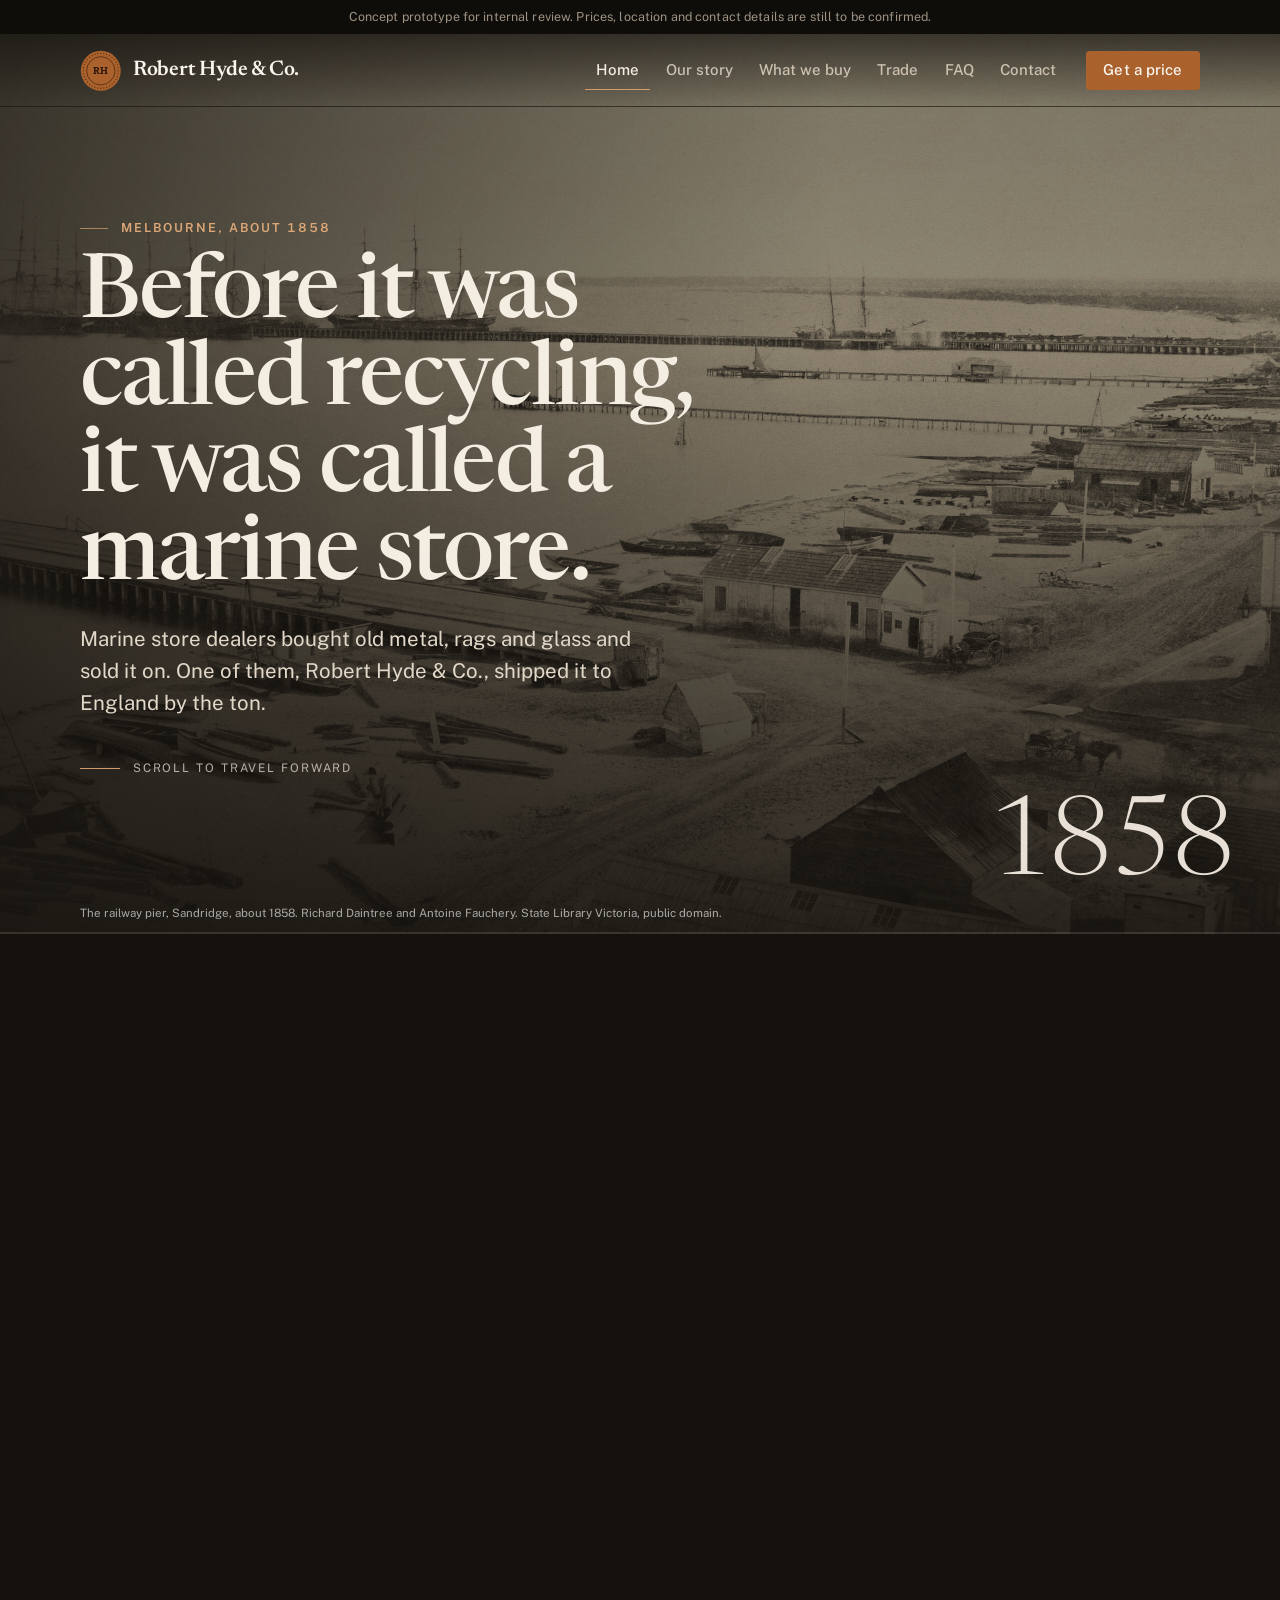
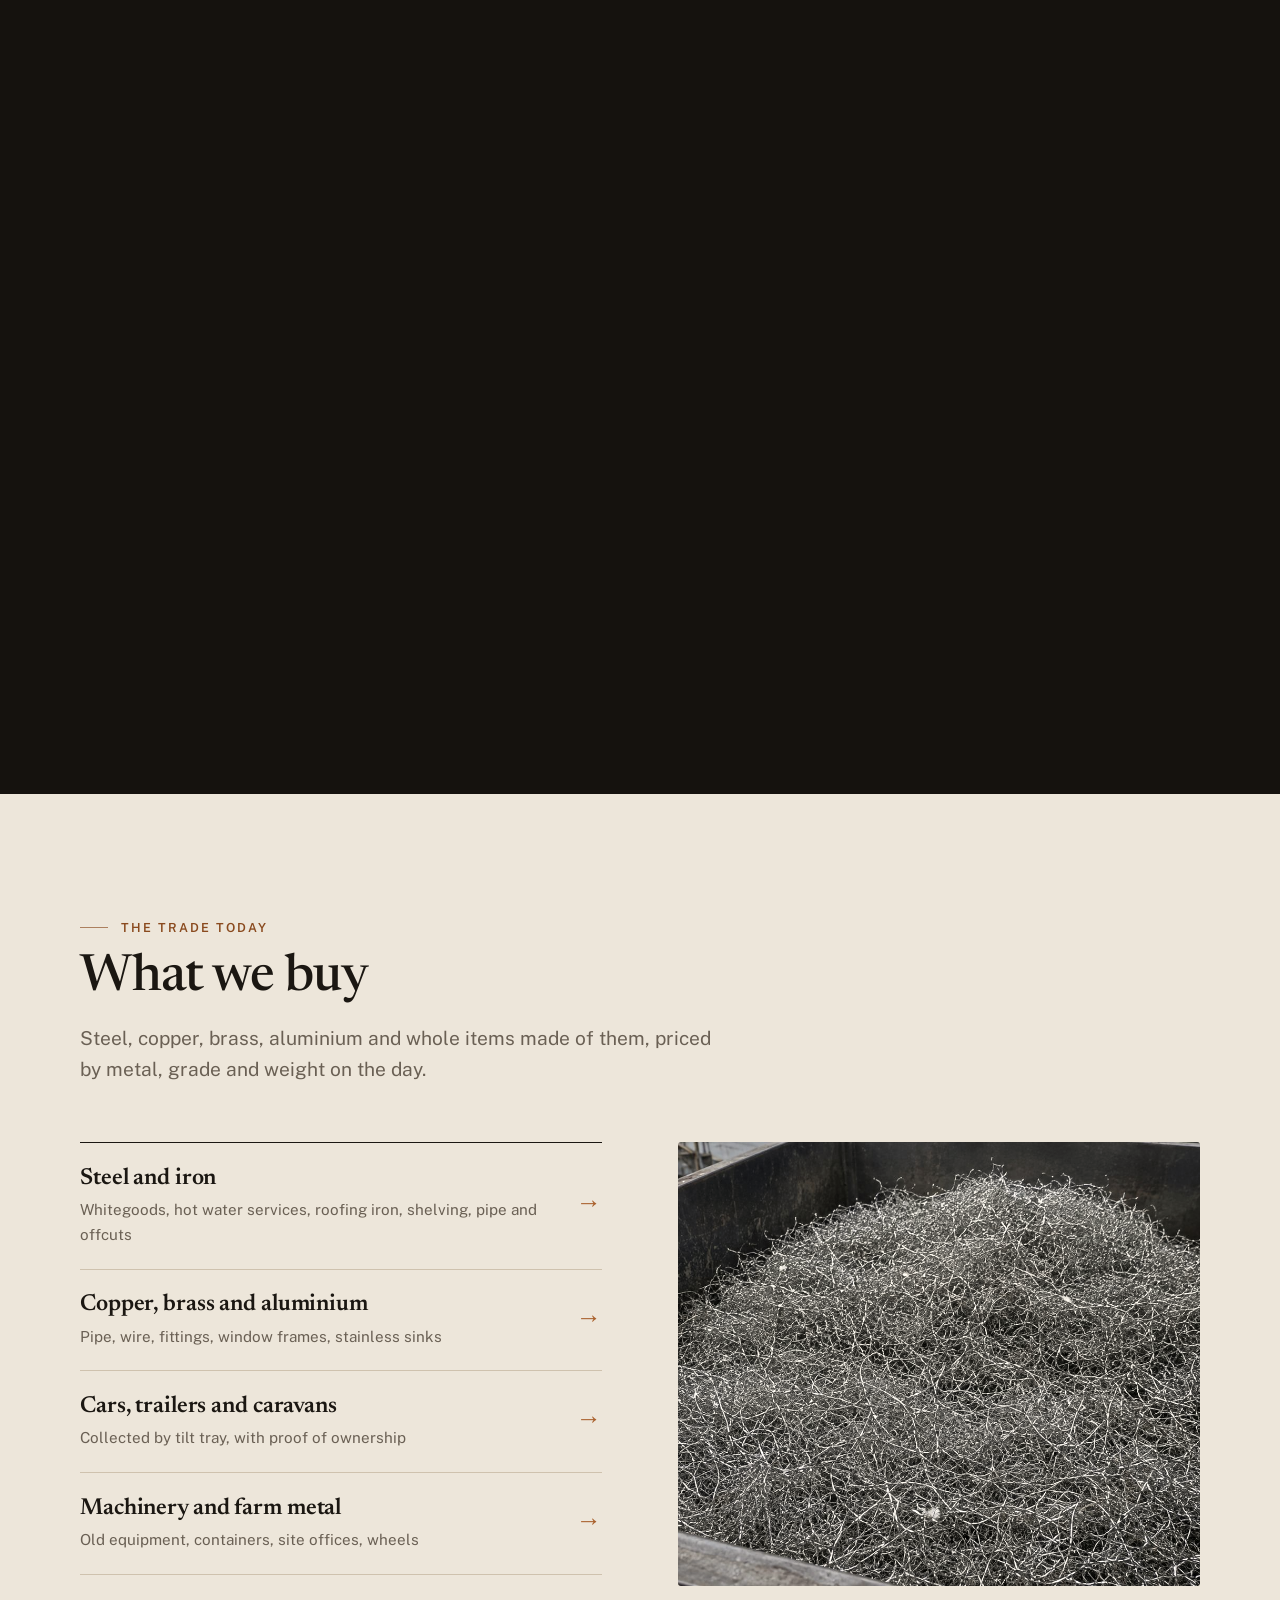
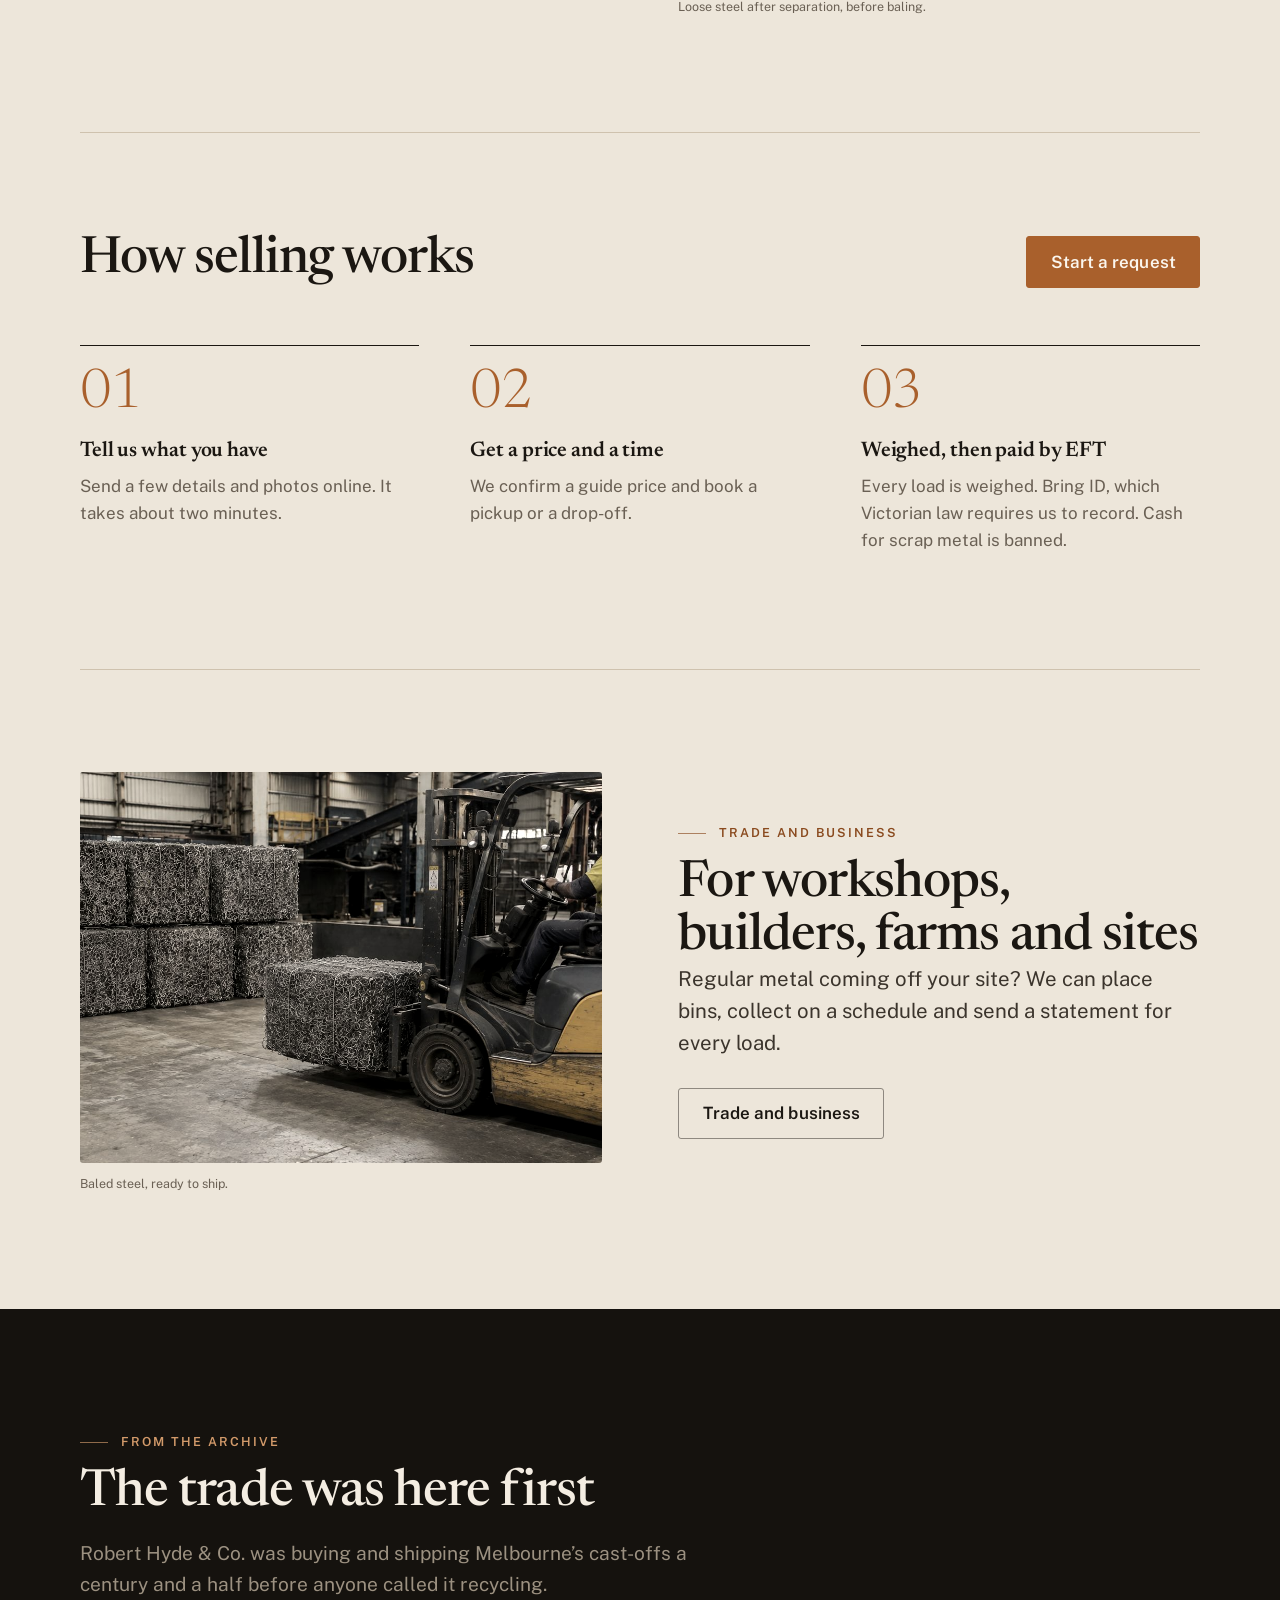
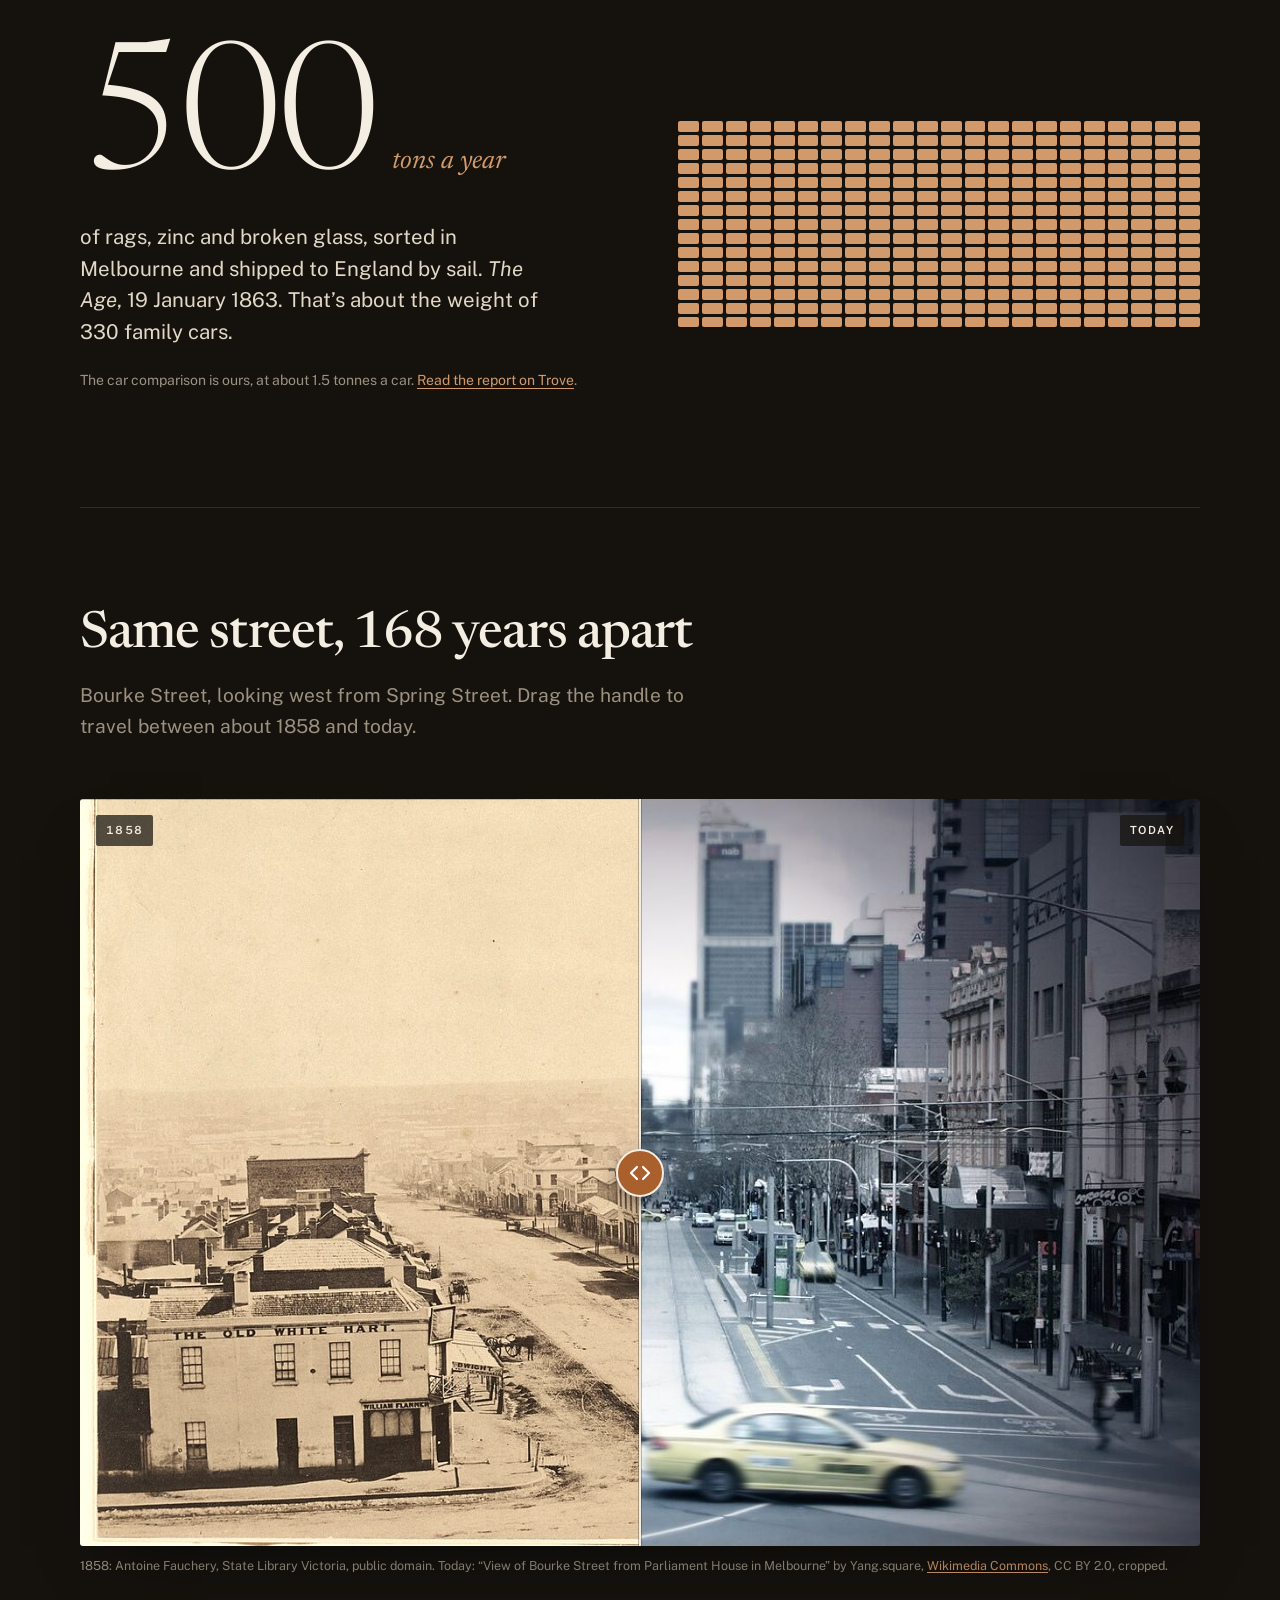
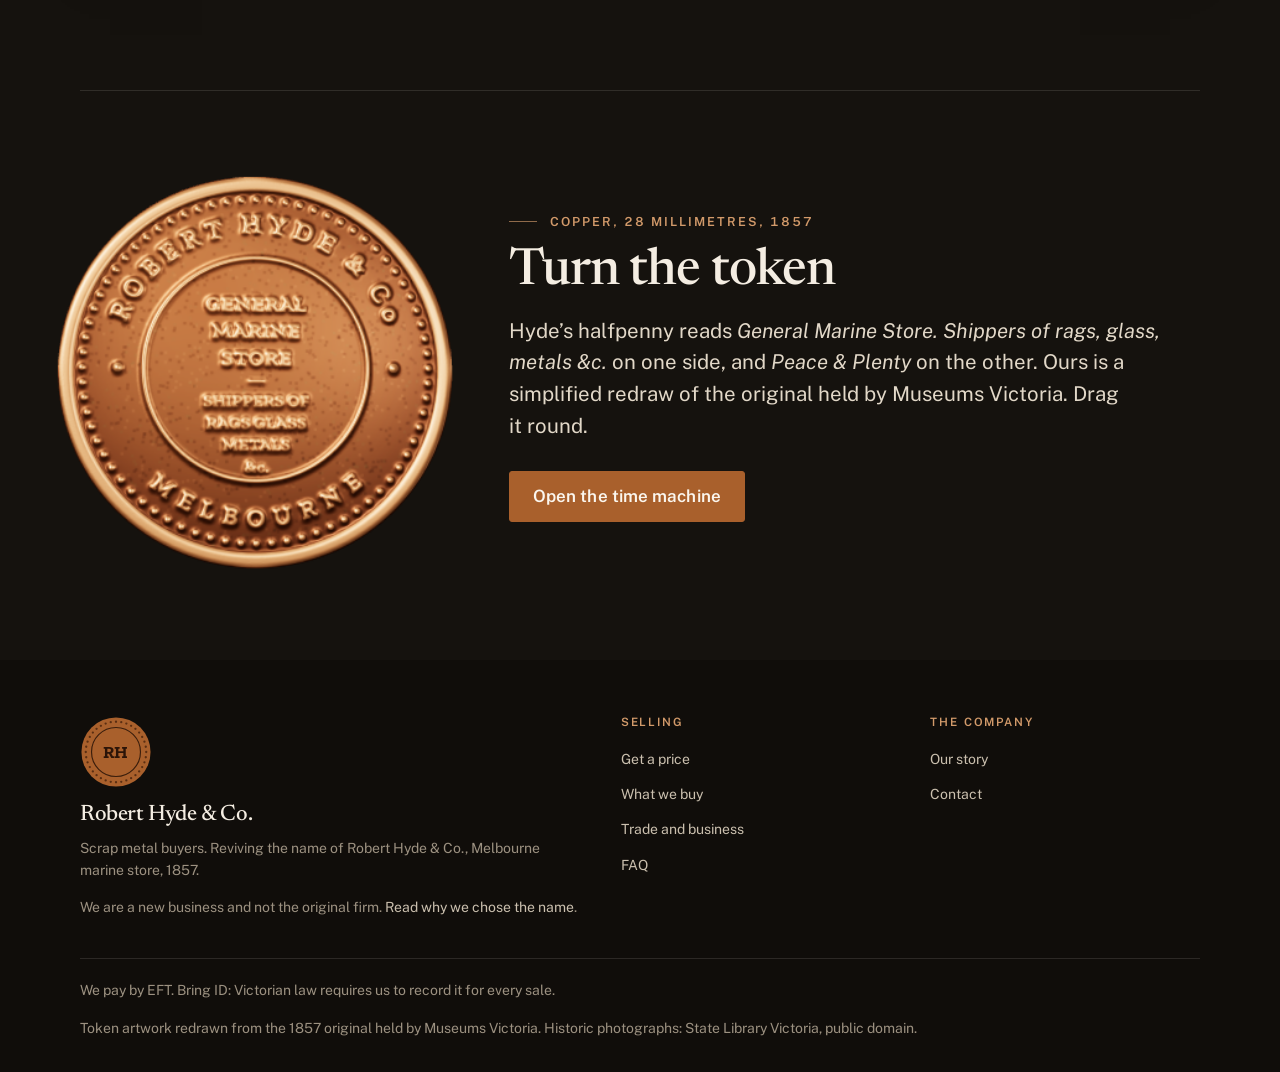
==== commit ef4ad9aa: "v4 polish: one warm palette, one accent, Newsreader headings, three-act home flow Co-Authored-By: Cl" ====
--- a/index.html
+++ b/index.html
@@ -11,9 +11,9 @@
 <meta property="og:title" content="Robert Hyde &amp; Co. | Scrap metal buyers, Victoria">
 <meta property="og:description" content="Scrap metal buyers in Victoria, reviving the name of an 1857 Melbourne marine store. Steel, copper, brass, aluminium, cars and farm metal. Get a price online.">
 <meta property="og:image" content="assets/img/og.jpg">
-<meta name="theme-color" content="#1A1E22">
+<meta name="theme-color" content="#15120E">
 <link rel="icon" href="assets/favicon.svg" type="image/svg+xml">
-<link rel="preload" href="assets/fonts/zilla-slab-latin-700-normal.woff2" as="font" type="font/woff2" crossorigin>
+<link rel="preload" href="assets/fonts/newsreader-latin-opsz-normal.woff2" as="font" type="font/woff2" crossorigin>
 <link rel="stylesheet" href="assets/site.css">
 <script type="application/ld+json">{"@context":"https://schema.org","@type":"LocalBusiness","name":"Robert Hyde & Co.","description":"Scrap metal buyers in Victoria, reviving the name of a Melbourne marine store from 1857.","url":"https://roberthyde.com.au","areaServed":"Victoria, Australia","paymentAccepted":"Bank transfer"}</script>
 </head>
@@ -96,20 +96,76 @@
   </div>
 </section>
 
-<section class="band scale" aria-labelledby="scale-h">
-  <div class="wrap scale-grid">
+<section class="band paper buy-band" aria-labelledby="buy-h">
+  <div class="wrap">
+    <div class="section-head">
+      <p class="kicker dark">The trade today</p>
+      <h2 id="buy-h">What we buy</h2>
+      <p>Steel, copper, brass, aluminium and whole items made of them, priced by metal, grade and weight on the day.</p>
+    </div>
+    <div class="split">
+      <ul class="mat-list">
+        <li><a href="what-we-buy.html#steel"><h3>Steel and iron</h3><span>Whitegoods, hot water services, roofing iron, shelving, pipe and offcuts</span><b class="go" aria-hidden="true">&rarr;</b></a></li>
+        <li><a href="what-we-buy.html#nonferrous"><h3>Copper, brass and aluminium</h3><span>Pipe, wire, fittings, window frames, stainless sinks</span><b class="go" aria-hidden="true">&rarr;</b></a></li>
+        <li><a href="what-we-buy.html#vehicles"><h3>Cars, trailers and caravans</h3><span>Collected by tilt tray, with proof of ownership</span><b class="go" aria-hidden="true">&rarr;</b></a></li>
+        <li><a href="what-we-buy.html#farm"><h3>Machinery and farm metal</h3><span>Old equipment, containers, site offices, wheels</span><b class="go" aria-hidden="true">&rarr;</b></a></li>
+      </ul>
+      <figure class="photo">
+        <img src="assets/img/loose-steel.jpg" width="1500" height="843" alt="A steel bin filled with loose, tangled steel wire after separation" loading="lazy">
+        <figcaption>Loose steel after separation, before baling.</figcaption>
+      </figure>
+    </div>
+  </div>
+</section>
+
+<section class="band paper ruled" aria-labelledby="how-h">
+  <div class="wrap">
+    <div class="section-head row">
+      <h2 id="how-h">How selling works</h2>
+      <a class="btn" href="sell.html">Start a request</a>
+    </div>
+    <ol class="steps">
+      <li><h3>Tell us what you have</h3><p>Send a few details and photos online. It takes about two minutes.</p></li>
+      <li><h3>Get a price and a time</h3><p>We confirm a guide price and book a pickup or a drop-off.</p></li>
+      <li><h3>Weighed, then paid by EFT</h3><p>Every load is weighed. Bring ID, which Victorian law requires us to record. Cash for scrap metal is banned.</p></li>
+    </ol>
+  </div>
+</section>
+
+<section class="band paper ruled" aria-labelledby="trade-h">
+  <div class="wrap split center">
+    <figure class="photo">
+      <img src="assets/img/steel-bales-forklift.jpg" alt="A forklift carries a bale of compressed steel past stacked bales in a warehouse" loading="lazy">
+      <figcaption>Baled steel, ready to ship.</figcaption>
+    </figure>
     <div>
-      <p class="kicker dark">The Age, 19 January 1863</p>
-      <h2 id="scale-h"><span class="big">500 tons</span> of rags a year, shipped to England.</h2>
-      <p class="lede">That was Hyde&rsquo;s trade in 1863, along with zinc and broken glass, sorted in Melbourne by a team of sorters and sent to England by sail. It weighs about as much as 330 family cars.</p>
-      <p class="small muted">Tonnage as reported by <em>The Age</em>; the car comparison is ours, at about 1.5 tonnes a car. <a href="https://trove.nla.gov.au/newspaper/article/154969341">Read the report on Trove</a>.</p>
-    </div>
-    <div class="cars" data-cars role="img" aria-label="330 small car shapes, roughly the weight of 500 tons"><i></i><i></i><i></i><i></i><i></i><i></i><i></i><i></i><i></i><i></i><i></i><i></i><i></i><i></i><i></i><i></i><i></i><i></i><i></i><i></i><i></i><i></i><i></i><i></i><i></i><i></i><i></i><i></i><i></i><i></i><i></i><i></i><i></i><i></i><i></i><i></i><i></i><i></i><i></i><i></i><i></i><i></i><i></i><i></i><i></i><i></i><i></i><i></i><i></i><i></i><i></i><i></i><i></i><i></i><i></i><i></i><i></i><i></i><i></i><i></i><i></i><i></i><i></i><i></i><i></i><i></i><i></i><i></i><i></i><i></i><i></i><i></i><i></i><i></i><i></i><i></i><i></i><i></i><i></i><i></i><i></i><i></i><i></i><i></i><i></i><i></i><i></i><i></i><i></i><i></i><i></i><i></i><i></i><i></i><i></i><i></i><i></i><i></i><i></i><i></i><i></i><i></i><i></i><i></i><i></i><i></i><i></i><i></i><i></i><i></i><i></i><i></i><i></i><i></i><i></i><i></i><i></i><i></i><i></i><i></i><i></i><i></i><i></i><i></i><i></i><i></i><i></i><i></i><i></i><i></i><i></i><i></i><i></i><i></i><i></i><i></i><i></i><i></i><i></i><i></i><i></i><i></i><i></i><i></i><i></i><i></i><i></i><i></i><i></i><i></i><i></i><i></i><i></i><i></i><i></i><i></i><i></i><i></i><i></i><i></i><i></i><i></i><i></i><i></i><i></i><i></i><i></i><i></i><i></i><i></i><i></i><i></i><i></i><i></i><i></i><i></i><i></i><i></i><i></i><i></i><i></i><i></i><i></i><i></i><i></i><i></i><i></i><i></i><i></i><i></i><i></i><i></i><i></i><i></i><i></i><i></i><i></i><i></i><i></i><i></i><i></i><i></i><i></i><i></i><i></i><i></i><i></i><i></i><i></i><i></i><i></i><i></i><i></i><i></i><i></i><i></i><i></i><i></i><i></i><i></i><i></i><i></i><i></i><i></i><i></i><i></i><i></i><i></i><i></i><i></i><i></i><i></i><i></i><i></i><i></i><i></i><i></i><i></i><i></i><i></i><i></i><i></i><i></i><i></i><i></i><i></i><i></i><i></i><i></i><i></i><i></i><i></i><i></i><i></i><i></i><i></i><i></i><i></i><i></i><i></i><i></i><i></i><i></i><i></i><i></i><i></i><i></i><i></i><i></i><i></i><i></i><i></i><i></i><i></i><i></i><i></i><i></i><i></i><i></i><i></i><i></i><i></i><i></i><i></i><i></i><i></i><i></i><i></i><i></i><i></i><i></i><i></i><i></i><i></i><i></i><i></i><i></i><i></i><i></i><i></i><i></i><i></i><i></i><i></i><i></i><i></i><i></i><i></i><i></i><i></i><i></i><i></i><i></i><i></i><i></i><i></i><i></i><i></i><i></i><i></i><i></i><i></i><i></i><i></i><i></i><i></i><i></i><i></i><i></i><i></i></div>
-  </div>
-</section>
-
-
-<section class="band tn-band" aria-labelledby="tn-h">
+      <p class="kicker dark">Trade and business</p>
+      <h2 id="trade-h">For workshops, builders, farms and sites</h2>
+      <p class="lede">Regular metal coming off your site? We can place bins, collect on a schedule and send a statement for every load.</p>
+      <div class="actions"><a class="btn ghost" href="trade.html">Trade and business</a></div>
+    </div>
+  </div>
+</section>
+
+<section class="band night archive-band scale" aria-labelledby="arc-h">
+  <div class="wrap">
+    <div class="section-head">
+      <p class="kicker">From the archive</p>
+      <h2 id="arc-h">The trade was here first</h2>
+      <p>Robert Hyde &amp; Co. was buying and shipping Melbourne&rsquo;s cast-offs a century and a half before anyone called it recycling.</p>
+    </div>
+    <div class="scale-grid">
+      <div>
+        <p class="stat"><span class="big">500</span><span class="unit">tons a year</span></p>
+        <p class="lede">of rags, zinc and broken glass, sorted in Melbourne and shipped to England by sail. <em>The Age</em>, 19 January 1863. That&rsquo;s about the weight of 330 family cars.</p>
+        <p class="small muted">The car comparison is ours, at about 1.5 tonnes a car. <a href="https://trove.nla.gov.au/newspaper/article/154969341">Read the report on Trove</a>.</p>
+      </div>
+      <div class="cars" data-cars role="img" aria-label="330 small car shapes, roughly the weight of 500 tons"><i></i><i></i><i></i><i></i><i></i><i></i><i></i><i></i><i></i><i></i><i></i><i></i><i></i><i></i><i></i><i></i><i></i><i></i><i></i><i></i><i></i><i></i><i></i><i></i><i></i><i></i><i></i><i></i><i></i><i></i><i></i><i></i><i></i><i></i><i></i><i></i><i></i><i></i><i></i><i></i><i></i><i></i><i></i><i></i><i></i><i></i><i></i><i></i><i></i><i></i><i></i><i></i><i></i><i></i><i></i><i></i><i></i><i></i><i></i><i></i><i></i><i></i><i></i><i></i><i></i><i></i><i></i><i></i><i></i><i></i><i></i><i></i><i></i><i></i><i></i><i></i><i></i><i></i><i></i><i></i><i></i><i></i><i></i><i></i><i></i><i></i><i></i><i></i><i></i><i></i><i></i><i></i><i></i><i></i><i></i><i></i><i></i><i></i><i></i><i></i><i></i><i></i><i></i><i></i><i></i><i></i><i></i><i></i><i></i><i></i><i></i><i></i><i></i><i></i><i></i><i></i><i></i><i></i><i></i><i></i><i></i><i></i><i></i><i></i><i></i><i></i><i></i><i></i><i></i><i></i><i></i><i></i><i></i><i></i><i></i><i></i><i></i><i></i><i></i><i></i><i></i><i></i><i></i><i></i><i></i><i></i><i></i><i></i><i></i><i></i><i></i><i></i><i></i><i></i><i></i><i></i><i></i><i></i><i></i><i></i><i></i><i></i><i></i><i></i><i></i><i></i><i></i><i></i><i></i><i></i><i></i><i></i><i></i><i></i><i></i><i></i><i></i><i></i><i></i><i></i><i></i><i></i><i></i><i></i><i></i><i></i><i></i><i></i><i></i><i></i><i></i><i></i><i></i><i></i><i></i><i></i><i></i><i></i><i></i><i></i><i></i><i></i><i></i><i></i><i></i><i></i><i></i><i></i><i></i><i></i><i></i><i></i><i></i><i></i><i></i><i></i><i></i><i></i><i></i><i></i><i></i><i></i><i></i><i></i><i></i><i></i><i></i><i></i><i></i><i></i><i></i><i></i><i></i><i></i><i></i><i></i><i></i><i></i><i></i><i></i><i></i><i></i><i></i><i></i><i></i><i></i><i></i><i></i><i></i><i></i><i></i><i></i><i></i><i></i><i></i><i></i><i></i><i></i><i></i><i></i><i></i><i></i><i></i><i></i><i></i><i></i><i></i><i></i><i></i><i></i><i></i><i></i><i></i><i></i><i></i><i></i><i></i><i></i><i></i><i></i><i></i><i></i><i></i><i></i><i></i><i></i><i></i><i></i><i></i><i></i><i></i><i></i><i></i><i></i><i></i><i></i><i></i><i></i><i></i><i></i><i></i><i></i><i></i><i></i><i></i><i></i><i></i><i></i><i></i><i></i><i></i><i></i><i></i><i></i><i></i><i></i><i></i><i></i><i></i><i></i><i></i><i></i><i></i><i></i><i></i><i></i><i></i><i></i><i></i><i></i></div>
+    </div>
+  </div>
+</section>
+
+<section class="band night ruled tn-band" aria-labelledby="tn-h">
   <div class="wrap">
     <div class="section-head">
       <h2 id="tn-h">Same street, 168 years apart</h2>
@@ -127,40 +183,8 @@
     </figure>
   </div>
 </section>
-<section class="band buy-band" aria-labelledby="buy-h">
-  <div class="wrap split">
-    <div>
-      <div class="section-head">
-        <h2 id="buy-h">What we buy</h2>
-        <p>Steel, copper, brass, aluminium and whole items made of them, priced by metal, grade and weight on the day.</p>
-      </div>
-      <ul class="mat-list">
-        <li><a href="what-we-buy.html#steel"><h3>Steel and iron</h3><span>Whitegoods, hot water services, roofing iron, shelving, pipe and offcuts</span><b class="go">See items</b></a></li>
-        <li><a href="what-we-buy.html#nonferrous"><h3>Copper, brass and aluminium</h3><span>Pipe, wire, fittings, window frames, stainless sinks</span><b class="go">See items</b></a></li>
-        <li><a href="what-we-buy.html#vehicles"><h3>Cars, trailers and caravans</h3><span>Collected by tilt tray, with proof of ownership</span><b class="go">See items</b></a></li>
-        <li><a href="what-we-buy.html#farm"><h3>Machinery and farm metal</h3><span>Old equipment, containers, site offices, wheels</span><b class="go">See items</b></a></li>
-      </ul>
-    </div>
-    <figure class="photo tall">
-      <img src="assets/img/loose-steel.jpg" width="1500" height="843" alt="A steel bin filled with loose, tangled steel wire after separation" loading="lazy">
-      <figcaption>Loose steel after separation, before baling.</figcaption>
-    </figure>
-  </div>
-</section>
-
-<section class="band" aria-labelledby="how-h">
-  <div class="wrap">
-    <div class="section-head"><h2 id="how-h">How selling works</h2></div>
-    <ol class="steps">
-      <li><h3>Tell us what you have</h3><p>Send a few details and photos online. It takes about two minutes.</p></li>
-      <li><h3>Get a price and a time</h3><p>We confirm a guide price and book a pickup or a drop-off.</p></li>
-      <li><h3>Weighed, then paid by EFT</h3><p>Every load is weighed. Bring ID, which Victorian law requires us to record. Cash for scrap metal is banned.</p></li>
-    </ol>
-    <div class="actions"><a class="btn" href="sell.html">Start a request</a></div>
-  </div>
-</section>
-
-<section class="band night token-band" aria-labelledby="tok-h">
+
+<section class="band night ruled token-band" aria-labelledby="tok-h">
   <div class="wrap teaser">
     <div class="coin big" data-coin data-coin-drag><svg class="token" viewBox="0 0 200 200" role="img" aria-label="The 1857 token. Drag to turn it.">
 <defs>
@@ -185,16 +209,6 @@
   </div>
 </section>
 
-<section class="fullbleed" aria-labelledby="trade-h">
-  <img src="assets/img/steel-bales-forklift.jpg" alt="A forklift carries a bale of compressed steel past stacked bales in a warehouse" loading="lazy">
-  <div class="scrim"></div>
-  <div class="wrap fb-in">
-    <h2 id="trade-h">For workshops, builders, farms and sites</h2>
-    <p class="lede">Regular metal coming off your site? We can place bins, collect on a schedule and send a statement for every load.</p>
-    <div class="actions"><a class="btn" href="trade.html">Trade and business</a></div>
-  </div>
-</section>
-
 </main>
 <footer class="site-foot">
   <div class="wrap">
--- a/assets/site.css
+++ b/assets/site.css
@@ -5,6 +5,8 @@
 @font-face{font-family:"Zilla Slab";font-weight:500;font-display:swap;src:url(fonts/zilla-slab-latin-500-normal.woff2) format("woff2")}
 @font-face{font-family:"Zilla Slab";font-weight:600;font-display:swap;src:url(fonts/zilla-slab-latin-600-normal.woff2) format("woff2")}
 @font-face{font-family:"Zilla Slab";font-weight:700;font-display:swap;src:url(fonts/zilla-slab-latin-700-normal.woff2) format("woff2")}
+@font-face{font-family:"Newsreader";font-weight:200 800;font-style:normal;font-display:swap;src:url(fonts/newsreader-latin-opsz-normal.woff2) format("woff2-variations"),url(fonts/newsreader-latin-opsz-normal.woff2) format("woff2")}
+@font-face{font-family:"Newsreader";font-weight:200 800;font-style:italic;font-display:swap;src:url(fonts/newsreader-latin-opsz-italic.woff2) format("woff2-variations"),url(fonts/newsreader-latin-opsz-italic.woff2) format("woff2")}
 @font-face{font-family:"Public Sans";font-weight:400;font-display:swap;src:url(fonts/public-sans-latin-400-normal.woff2) format("woff2")}
 @font-face{font-family:"Public Sans";font-weight:400;font-style:italic;font-display:swap;src:url(fonts/public-sans-latin-400-italic.woff2) format("woff2")}
 @font-face{font-family:"Public Sans";font-weight:500;font-display:swap;src:url(fonts/public-sans-latin-500-normal.woff2) format("woff2")}
@@ -12,37 +14,38 @@
 @font-face{font-family:"Public Sans";font-weight:700;font-display:swap;src:url(fonts/public-sans-latin-700-normal.woff2) format("woff2")}
 
 :root{
-  --zinc:#E4E7E4;
-  --zinc-2:#D5DAD7;
-  --zinc-3:#C3C9C6;
-  --iron:#1A1E22;
-  --iron-2:#2A3036;
-  --iron-soft:#4A525A;
-  --copper:#A65A28;
-  --copper-light:#D08A55;
-  --verdigris:#2C6559;
-  --verdigris-dark:#1F4C43;
-  --verdigris-light:#8FC2B5;
-  --albumen:#E8DCC4;
-  --white:#FFFFFF;
-  --copper-text:#8A471C;
-  --edge:#6B747B;
+  /* v4: one warm system. Paper and ink from the albumen prints, one accent: aged copper. */
+  --zinc:#EDE6DA;      /* paper */
+  --zinc-2:#E3D9C9;    /* paper, deeper */
+  --zinc-3:#CFC2AE;    /* rules on paper */
+  --iron:#1B1712;      /* ink */
+  --iron-2:#3B342C;
+  --iron-soft:#6A6054;
+  --copper:#A9602C;
+  --copper-light:#D29A6A;
+  --verdigris:#A9602C;       /* retired: actions are copper now */
+  --verdigris-dark:#8C4C1F;
+  --verdigris-light:#D9A97E;
+  --albumen:#E9DDC6;
+  --white:#FAF6EF;
+  --copper-text:#8A4A1E;
+  --edge:#9C8F7D;
   --error:#9E2B1E;
 
-  --display:"Zilla Slab",Rockwell,"Roboto Slab",Georgia,serif;
+  --display:"Newsreader",Georgia,"Times New Roman",serif;
   --sans:"Public Sans",system-ui,-apple-system,"Segoe UI",Roboto,Arial,sans-serif;
 
   --step--1:0.875rem;
   --step-0:1.0625rem;
   --step-1:1.3rem;
-  --step-2:1.65rem;
-  --step-3:clamp(1.9rem,1.4rem + 2vw,2.6rem);
-  --step-4:clamp(2.4rem,1.6rem + 3.4vw,3.9rem);
-  --step-5:clamp(3rem,1.8rem + 6vw,6.2rem);
-
-  --wrap:72rem;
-  --gutter:clamp(1rem,4vw,2.5rem);
-  --radius:6px;
+  --step-2:1.7rem;
+  --step-3:clamp(2.1rem,1.5rem + 2.4vw,3.2rem);
+  --step-4:clamp(2.6rem,1.7rem + 3.6vw,4.4rem);
+  --step-5:clamp(3rem,1.8rem + 6vw,6.6rem);
+
+  --wrap:76rem;
+  --gutter:clamp(1.25rem,4vw,3rem);
+  --radius:3px;
 }
 
 *,*::before,*::after{box-sizing:border-box}
@@ -111,7 +114,7 @@
 .on-iron{background:var(--iron);color:var(--zinc)}
 .on-iron h1,.on-iron h2,.on-iron h3{color:var(--white)}
 .on-iron .lede{color:var(--zinc-2)}
-.on-iron .muted{color:#A9B1B6}
+.on-iron .muted{color:#ADA293}
 .on-iron a{color:var(--verdigris-light)}
 .on-zinc2{background:var(--zinc-2)}
 .page-head{padding-block:clamp(3rem,7vw,5rem) clamp(1.5rem,3vw,2.5rem)}
@@ -126,7 +129,7 @@
 @media (max-width:820px){.hero{grid-template-columns:1fr}.hero .archive{max-width:24rem}}
 
 /* archive photo mount */
-.archive{margin:0;background:var(--albumen);padding:clamp(.7rem,1.6vw,1.1rem) clamp(.7rem,1.6vw,1.1rem) 0;border-radius:2px;box-shadow:0 1px 0 var(--zinc-3),0 18px 40px -24px rgba(26,30,34,.55);justify-self:end;width:100%;max-width:26rem}
+.archive{margin:0;background:var(--albumen);padding:clamp(.7rem,1.6vw,1.1rem) clamp(.7rem,1.6vw,1.1rem) 0;border-radius:2px;box-shadow:0 1px 0 var(--zinc-3),0 18px 40px -24px rgba(21,18,14,.55);justify-self:end;width:100%;max-width:26rem}
 .archive .frame{position:relative;overflow:hidden;aspect-ratio:4/5;background:#cbb89a}
 .archive img{width:100%;height:100%;object-fit:cover;object-position:50% 46%;filter:sepia(.15) contrast(1.02);transform-origin:52% 47%;animation:develop 2.6s ease-out .2s both}
 .archive figcaption{font-size:var(--step--1);line-height:1.45;color:#5A4B33;padding:.8rem .1rem 1rem}
@@ -140,7 +143,7 @@
 .photo{margin:0}
 .photo img{width:100%;border-radius:var(--radius);aspect-ratio:4/3;object-fit:cover}
 .photo figcaption{font-size:var(--step--1);color:var(--iron-soft);margin-top:.6rem}
-.on-iron .photo figcaption{color:#A9B1B6}
+.on-iron .photo figcaption{color:#ADA293}
 .mat-list{list-style:none;padding:0;margin:0;border-top:2px solid var(--iron)}
 .mat-list li{max-width:none;margin:0;border-bottom:1px solid var(--zinc-3)}
 .mat-list a{display:grid;grid-template-columns:1fr auto;gap:.2rem 1rem;padding:1.1rem 0;text-decoration:none;color:var(--iron)}
@@ -181,17 +184,17 @@
 @media (max-width:900px){.tm-year{font-size:clamp(2.8rem,14vw,4rem)}}
 .rail{display:flex;flex-wrap:wrap;gap:.4rem;margin:0 0 2.25rem;padding:0;list-style:none}
 .rail li{margin:0}
-.rail button{font:inherit;font-family:var(--display);font-weight:600;font-size:1.05rem;color:var(--zinc-2);background:transparent;border:1px solid #7A838A;border-radius:999px;padding:.45rem .95rem;cursor:pointer;font-variant-numeric:tabular-nums}
+.rail button{font:inherit;font-family:var(--display);font-weight:600;font-size:1.05rem;color:var(--zinc-2);background:transparent;border:1px solid #6E6458;border-radius:999px;padding:.45rem .95rem;cursor:pointer;font-variant-numeric:tabular-nums}
 .rail button:hover{border-color:var(--zinc-2);color:var(--white)}
 .rail button[aria-selected="true"]{background:var(--copper);border-color:var(--copper);color:var(--white)}
 .stop h2{font-size:var(--step-3);margin-bottom:1rem}
 .stop[hidden]{display:none}
 .stop .lede{color:var(--zinc)}
-.stop .src{margin-top:1.5rem;padding-top:1rem;border-top:1px solid var(--iron-2);font-size:var(--step--1);color:#A9B1B6}
+.stop .src{margin-top:1.5rem;padding-top:1rem;border-top:1px solid var(--iron-2);font-size:var(--step--1);color:#ADA293}
 .stop .src a{color:var(--verdigris-light)}
 .stop figure{margin:1.75rem 0 0}
 .stop figure img{border-radius:var(--radius);aspect-ratio:16/10;object-fit:cover;width:100%}
-.stop figure figcaption{font-size:var(--step--1);color:#A9B1B6;margin-top:.5rem}
+.stop figure figcaption{font-size:var(--step--1);color:#ADA293;margin-top:.5rem}
 .tm-nav{display:flex;gap:.75rem;margin-top:2rem}
 .tm-nav .btn{padding:.65rem 1.1rem}
 .quote{font-family:var(--display);font-weight:500;font-size:var(--step-2);line-height:1.3;color:var(--white);border-left:3px solid var(--copper);padding-left:1.1rem;margin:1.5rem 0}
@@ -233,7 +236,7 @@
 .field .opt{font-weight:400;color:var(--iron-soft)}
 input[type=text],input[type=email],input[type=tel],input[type=date],select,textarea{font:inherit;font-size:1rem;color:var(--iron);background:var(--white);border:1.5px solid var(--edge);border-radius:var(--radius);padding:.75rem .85rem;width:100%}
 textarea{min-height:7rem;resize:vertical}
-input:focus,select:focus,textarea:focus{outline:none;border-color:var(--verdigris);box-shadow:0 0 0 3px rgba(44,101,89,.2)}
+input:focus,select:focus,textarea:focus{outline:none;border-color:var(--verdigris);box-shadow:0 0 0 3px rgba(169,96,44,.22)}
 [aria-invalid="true"]{border-color:var(--error)!important}
 .err{color:var(--error);font-size:var(--step--1);font-weight:600;min-height:0}
 .err:empty{display:none}
@@ -243,7 +246,7 @@
 .pick label{display:flex;align-items:flex-start;gap:.6rem;padding:.75rem .85rem;border:1.5px solid var(--edge);border-radius:var(--radius);cursor:pointer;font-weight:500;font-size:.95rem;line-height:1.35;background:var(--white)}
 .pick label:hover{border-color:var(--iron-soft)}
 .pick input{margin-top:.2rem;accent-color:var(--verdigris);flex:0 0 auto}
-.pick label:has(input:checked){border-color:var(--verdigris);background:#EEF5F3}
+.pick label:has(input:checked){border-color:var(--verdigris);background:#F3E7DA}
 .pick label small{display:block;font-weight:400;color:var(--iron-soft);font-size:.82rem}
 .form-nav{display:flex;justify-content:space-between;gap:1rem;margin-top:1.75rem;padding-top:1.25rem;border-top:1px solid var(--zinc-2)}
 .thumbs{display:flex;flex-wrap:wrap;gap:.5rem;margin-top:.6rem}
@@ -290,7 +293,7 @@
 .sources li{break-inside:avoid;margin-bottom:.5rem}
 
 /* ---------- footer ---------- */
-.site-foot{background:var(--iron);color:#B7BEC2;padding-block:3.5rem 2rem;font-size:var(--step--1)}
+.site-foot{background:var(--iron);color:#ADA293;padding-block:3.5rem 2rem;font-size:var(--step--1)}
 .foot-grid{display:grid;grid-template-columns:minmax(0,1.3fr) repeat(2,minmax(0,.7fr));gap:2.5rem}
 @media (max-width:760px){.foot-grid{grid-template-columns:1fr}}
 .site-foot .token{width:4.5rem;height:4.5rem;margin-bottom:1rem}
@@ -298,7 +301,7 @@
 .site-foot h3{font-family:var(--sans);font-size:.9rem;font-weight:600;color:var(--white);margin-bottom:.75rem}
 .site-foot ul{list-style:none;padding:0;margin:0}
 .site-foot li{margin:.4rem 0}
-.site-foot a{color:#DCE2E0;text-decoration:none}
+.site-foot a{color:#E3D9C9;text-decoration:none}
 .site-foot a:hover{text-decoration:underline}
 .foot-base{margin-top:2.5rem;padding-top:1.25rem;border-top:1px solid var(--iron-2);display:flex;flex-wrap:wrap;justify-content:space-between;gap:1rem}
 
@@ -331,7 +334,7 @@
 .review dd{display:flex;justify-content:space-between;align-items:baseline;gap:1rem}
 .review .edit{padding:.6rem 0;min-height:44px;flex:0 0 auto}
 .stepline{margin:-1rem 0 1.25rem;font-size:var(--step--1);color:var(--iron-soft)}
-.restored{background:#EEF5F3;border-left:4px solid var(--verdigris);padding:.6rem .9rem;font-size:var(--step--1);margin:0 0 1.25rem}
+.restored{background:#F3E7DA;border-left:4px solid var(--verdigris);padding:.6rem .9rem;font-size:var(--step--1);margin:0 0 1.25rem}
 .split.center{align-items:center}
 .faq-wrap{display:grid;grid-template-columns:minmax(0,1fr) minmax(0,18rem);gap:clamp(2rem,5vw,4rem);align-items:start}
 .faq-wrap .aside{position:sticky;top:6.5rem}
@@ -349,22 +352,22 @@
 /* =====================================================================
    v2 — the cinematic layer
    ===================================================================== */
-:root{--night:#0E1012;--night-2:#171A1D;--paper:#EFE5D2;--ink-soft:#C9CFD2}
+:root{--night:#15120E;--night-2:#1E1A15;--paper:#EDE6DA;--ink-soft:#CBC0AF}
 body::after{content:"";position:fixed;inset:0;pointer-events:none;z-index:200;opacity:.07;mix-blend-mode:overlay;
   background-image:url("data:image/svg+xml,%3Csvg xmlns='http://www.w3.org/2000/svg' width='180' height='180'%3E%3Cfilter id='n'%3E%3CfeTurbulence type='fractalNoise' baseFrequency='.85' numOctaves='3' stitchTiles='stitch'/%3E%3CfeColorMatrix values='0 0 0 0 .5 0 0 0 0 .5 0 0 0 0 .5 0 0 0 1 0'/%3E%3C/filter%3E%3Crect width='100%25' height='100%25' filter='url(%23n)'/%3E%3C/svg%3E")}
 
 /* header: dark, glassy */
-.site-head{background:rgba(14,16,18,.9);border-bottom:1px solid rgba(255,255,255,.08);-webkit-backdrop-filter:blur(12px);backdrop-filter:blur(12px);transition:background .25s}
+.site-head{background:rgba(21,18,14,.9);border-bottom:1px solid rgba(255,255,255,.08);-webkit-backdrop-filter:blur(12px);backdrop-filter:blur(12px);transition:background .25s}
 .site-head .brand{color:var(--white)}
 .site-head .nav a{color:var(--ink-soft)}
 .site-head .nav a:hover{background:rgba(255,255,255,.07);color:var(--white)}
 .site-head .nav a[aria-current="page"]{color:var(--white)}
 .site-head .nav .btn{color:var(--white)}
 .site-head .menu-btn{color:var(--white);border-color:rgba(255,255,255,.5)}
-.site-head.over{background:linear-gradient(180deg,rgba(14,16,18,.65),rgba(14,16,18,0));border-bottom-color:transparent;-webkit-backdrop-filter:none;backdrop-filter:none}
-.site-head.over.solid{background:rgba(14,16,18,.92);border-bottom-color:rgba(255,255,255,.08);-webkit-backdrop-filter:blur(12px);backdrop-filter:blur(12px)}
+.site-head.over{background:linear-gradient(180deg,rgba(21,18,14,.65),rgba(21,18,14,0));border-bottom-color:transparent;-webkit-backdrop-filter:none;backdrop-filter:none}
+.site-head.over.solid{background:rgba(21,18,14,.92);border-bottom-color:rgba(255,255,255,.08);-webkit-backdrop-filter:blur(12px);backdrop-filter:blur(12px)}
 @media (max-width:960px){.site-head .nav{background:var(--night);border-bottom-color:rgba(255,255,255,.1)}.site-head .nav a{border-bottom-color:rgba(255,255,255,.08)}}
-.proto{background:#07080A}
+.proto{background:#0E0C09}
 
 .kicker{font-family:var(--display);font-weight:600;font-size:1.05rem;color:var(--copper-light);margin:0 0 .9rem;letter-spacing:.01em}
 .kicker.dark{color:var(--copper-text)}
@@ -373,19 +376,19 @@
 .btn.ghost.light:hover{background:var(--white);color:var(--iron)}
 .night{background:var(--night);color:var(--ink-soft)}
 .night h1,.night h2,.night h3{color:var(--white)}
-.night .lede{color:#DDE2E4}
+.night .lede{color:#E6DED1}
 .night a:not(.btn){color:var(--verdigris-light)}
 
 /* ---------- page hero (archival) ---------- */
 .phero{position:relative;min-height:clamp(21rem,56vh,36rem);display:flex;align-items:flex-end;overflow:hidden;background:var(--night);color:var(--white);isolation:isolate}
 .phero-bg{position:absolute;inset:0;width:100%;height:100%;object-fit:cover;z-index:-2;transform:scale(1.04)}
-.phero::before{content:"";position:absolute;inset:0;z-index:-1;background:linear-gradient(180deg,rgba(14,16,18,.15) 0%,rgba(14,16,18,.35) 45%,rgba(14,16,18,.92) 100%),linear-gradient(90deg,rgba(14,16,18,.55),transparent 70%)}
+.phero::before{content:"";position:absolute;inset:0;z-index:-1;background:linear-gradient(180deg,rgba(21,18,14,.15) 0%,rgba(21,18,14,.35) 45%,rgba(21,18,14,.92) 100%),linear-gradient(90deg,rgba(21,18,14,.55),transparent 70%)}
 .phero.sepia .phero-bg{filter:grayscale(1) sepia(.55) contrast(1.08) brightness(.7)}
 .phero.colour .phero-bg{filter:saturate(.85) brightness(.72)}
 .phero.paint .phero-bg{filter:saturate(.75) brightness(.62)}
 .phero-in{width:100%;padding-block:clamp(5rem,12vh,8rem) clamp(3rem,7vh,4.5rem);position:relative}
 .phero h1{color:var(--white);font-size:var(--step-4);max-width:16ch}
-.phero .lede{color:#E4E8E9;margin-top:1rem;max-width:44rem}
+.phero .lede{color:#EDE6DA;margin-top:1rem;max-width:44rem}
 .phero .lede a{color:var(--white)}
 .phero .sectors li{background:rgba(255,255,255,.12);color:var(--white)}
 .phero .credit{bottom:.7rem}
@@ -399,11 +402,11 @@
 .cine .bg.sepia{filter:grayscale(1) sepia(.6) contrast(1.06) brightness(.78)}
 .cine .bg.dim{filter:grayscale(1) sepia(.5) brightness(.32) blur(2px);transform:scale(1.06)}
 .cine .bg.colour{filter:saturate(.95) brightness(.62)}
-.cine .scrim{position:absolute;inset:0;z-index:-1;background:linear-gradient(180deg,rgba(14,16,18,.35) 0%,rgba(14,16,18,.2) 35%,rgba(14,16,18,.88) 100%),linear-gradient(90deg,rgba(14,16,18,.72) 0%,rgba(14,16,18,.15) 65%)}
+.cine .scrim{position:absolute;inset:0;z-index:-1;background:linear-gradient(180deg,rgba(21,18,14,.35) 0%,rgba(21,18,14,.2) 35%,rgba(21,18,14,.88) 100%),linear-gradient(90deg,rgba(21,18,14,.72) 0%,rgba(21,18,14,.15) 65%)}
 .cine .copy{width:100%;padding-block:7rem 5rem}
 .cine h1{color:var(--white);font-size:clamp(2.6rem,1.4rem + 5.2vw,6.4rem);line-height:.98;letter-spacing:-.022em;max-width:13ch}
 .cine h2{color:var(--white);font-size:clamp(2.2rem,1.3rem + 3.6vw,4.8rem);line-height:1;letter-spacing:-.02em;max-width:14ch}
-.cine .lede{color:#E6EAEB;margin-top:1.4rem;max-width:36rem;font-size:clamp(1.1rem,1rem + .35vw,1.35rem)}
+.cine .lede{color:#EDE6DA;margin-top:1.4rem;max-width:36rem;font-size:clamp(1.1rem,1rem + .35vw,1.35rem)}
 .cue{margin-top:2.5rem;font-size:.9rem;color:rgba(255,255,255,.7);display:flex;align-items:center;gap:.8rem}
 .cue::before{content:"";width:2.5rem;height:1px;background:var(--copper-light)}
 .s2-grid{display:grid;grid-template-columns:minmax(0,.8fr) minmax(0,1.2fr);gap:clamp(2rem,6vw,6rem);align-items:center;width:100%;padding-block:6rem 4rem}
@@ -458,10 +461,10 @@
 @media (max-width:820px){.photo.tall img{aspect-ratio:4/3}}
 .fullbleed{position:relative;min-height:clamp(26rem,75vh,44rem);display:flex;align-items:flex-end;overflow:hidden;isolation:isolate;color:var(--white)}
 .fullbleed > img{position:absolute;inset:0;width:100%;height:100%;object-fit:cover;z-index:-2;filter:saturate(.9) brightness(.7)}
-.fullbleed .scrim{position:absolute;inset:0;z-index:-1;background:linear-gradient(180deg,transparent 30%,rgba(14,16,18,.9)),linear-gradient(90deg,rgba(14,16,18,.6),transparent 70%)}
+.fullbleed .scrim{position:absolute;inset:0;z-index:-1;background:linear-gradient(180deg,transparent 30%,rgba(21,18,14,.9)),linear-gradient(90deg,rgba(21,18,14,.6),transparent 70%)}
 .fb-in{width:100%;padding-block:4rem}
 .fullbleed h2{color:var(--white);font-size:var(--step-4);max-width:18ch}
-.fullbleed .lede{color:#E4E8E9;margin-top:1rem;max-width:38rem}
+.fullbleed .lede{color:#EDE6DA;margin-top:1rem;max-width:38rem}
 
 /* ---------- story: the time machine, v2 ---------- */
 .tm2{padding-block:clamp(3rem,7vw,6rem)}
@@ -472,19 +475,19 @@
 .tm2-year.swap{opacity:0}
 .tm2-nav{list-style:none;margin:0;padding:0;display:flex;flex-wrap:wrap;gap:.35rem}
 .tm2-nav li{margin:0}
-.tm2-nav a{display:inline-block;font-family:var(--display);font-weight:600;font-size:1rem;color:var(--ink-soft);text-decoration:none;border:1px solid #5C656C;border-radius:999px;padding:.38rem .85rem;font-variant-numeric:tabular-nums}
+.tm2-nav a{display:inline-block;font-family:var(--display);font-weight:600;font-size:1rem;color:var(--ink-soft);text-decoration:none;border:1px solid #5A5045;border-radius:999px;padding:.38rem .85rem;font-variant-numeric:tabular-nums}
 .tm2-nav a:hover{color:var(--white);border-color:var(--ink-soft)}
 .tm2-nav a.on{background:var(--copper);border-color:var(--copper);color:var(--white)}
-.era{padding-block:clamp(3rem,10vh,6rem);border-top:1px solid #2A3036;scroll-margin-top:5.5rem;min-height:70vh}
+.era{padding-block:clamp(3rem,10vh,6rem);border-top:1px solid #2E2821;scroll-margin-top:5.5rem;min-height:70vh}
 .era:first-child{border-top:0;padding-top:0}
 .era-year{font-family:var(--display);font-weight:700;font-size:clamp(4rem,2.5rem + 6vw,8.5rem);line-height:.85;margin:0 0 .6rem;color:transparent;-webkit-text-stroke:1.5px #6B5440;letter-spacing:-.03em}
 .era h2{font-size:var(--step-3);margin-bottom:1rem}
-.era .lede{color:#E2E6E8}
-.era .src{margin-top:1.5rem;padding-top:1rem;border-top:1px solid #2A3036;font-size:var(--step--1);color:#A9B1B6}
+.era .lede{color:#E6DED1}
+.era .src{margin-top:1.5rem;padding-top:1rem;border-top:1px solid #2E2821;font-size:var(--step--1);color:#ADA293}
 .era-fig{margin:2rem 0 0}
 .era-fig img{width:100%;aspect-ratio:3/2;object-fit:cover;border-radius:4px;filter:grayscale(1) sepia(.5) contrast(1.05) brightness(.9)}
 .era-fig.colour img{filter:none}
-.era-fig figcaption{font-size:.78rem;color:#A9B1B6;margin-top:.55rem}
+.era-fig figcaption{font-size:.78rem;color:#ADA293;margin-top:.55rem}
 .era .archive{margin-top:2rem;justify-self:start;max-width:22rem}
 .era .quote{font-family:var(--display);font-weight:500;font-size:var(--step-2);line-height:1.3;color:var(--white);border-left:3px solid var(--copper);padding-left:1.1rem;margin:1.5rem 0}
 .label-card,.dir-card,.doc-card{margin-top:2rem;background:var(--paper);color:#2B241A;border-radius:3px;padding:1.4rem 1.6rem;max-width:34rem;box-shadow:0 24px 50px -24px rgba(0,0,0,.8)}
@@ -505,7 +508,7 @@
 .dn{font-size:1.05rem;font-style:italic;margin:0}
 @media (max-width:900px){
   .tm2-grid{grid-template-columns:1fr;gap:0}
-  .tm2-side{position:sticky;top:4.4rem;z-index:20;flex-direction:row;align-items:center;gap:.8rem;background:rgba(14,16,18,.94);-webkit-backdrop-filter:blur(10px);backdrop-filter:blur(10px);margin:0 calc(var(--gutter) * -1);padding:.6rem var(--gutter);border-bottom:1px solid #2A3036}
+  .tm2-side{position:sticky;top:4.4rem;z-index:20;flex-direction:row;align-items:center;gap:.8rem;background:rgba(21,18,14,.94);-webkit-backdrop-filter:blur(10px);backdrop-filter:blur(10px);margin:0 calc(var(--gutter) * -1);padding:.6rem var(--gutter);border-bottom:1px solid #2E2821}
   .tm2-side .coin{width:3.6rem;flex:0 0 auto}
   .tm2-year{font-size:2rem;margin:0;flex:0 0 auto}
   .tm2-nav{flex-wrap:nowrap;overflow-x:auto;scrollbar-width:none;-webkit-mask-image:linear-gradient(90deg,#000 85%,transparent)}
@@ -543,10 +546,10 @@
 @property --r{syntax:"<percentage>";inherits:false;initial-value:0%}
 .intro{display:none}
 .intro.run{display:grid;place-items:center;position:fixed;inset:0;z-index:300;pointer-events:none;
-  background:radial-gradient(circle at 50% 46%,transparent var(--r),#0B0C0D calc(var(--r) + .5%));
+  background:radial-gradient(circle at 50% 46%,transparent var(--r),#120F0B calc(var(--r) + .5%));
   animation:iris 1.25s cubic-bezier(.65,0,.35,1) .75s forwards}
 .intro-in{text-align:center;animation:introText 1.6s ease-out forwards}
-.intro-in span{display:block;font-family:var(--display);font-weight:600;font-size:1rem;color:#9AA3A8;letter-spacing:.04em}
+.intro-in span{display:block;font-family:var(--display);font-weight:600;font-size:1rem;color:#9C9181;letter-spacing:.04em}
 .intro-in b{display:block;font-family:var(--display);font-weight:700;font-size:clamp(3.5rem,9vw,7rem);line-height:1;color:var(--copper-light)}
 @keyframes iris{to{--r:150%}}
 @keyframes introText{0%{opacity:0;transform:translateY(8px)}25%{opacity:1;transform:none}55%{opacity:1}75%,100%{opacity:0}}
@@ -560,21 +563,21 @@
 
 /* then and now */
 .tn{margin:0}
-.tn-frame{position:relative;aspect-ratio:3/2;overflow:hidden;border-radius:6px;background:#111;user-select:none;-webkit-user-select:none;box-shadow:0 30px 60px -30px rgba(0,0,0,.6)}
+.tn-frame{position:relative;aspect-ratio:3/2;overflow:hidden;border-radius:6px;background:#1B1712;user-select:none;-webkit-user-select:none;box-shadow:0 30px 60px -30px rgba(0,0,0,.6)}
 .tn-frame img{position:absolute;inset:0;width:100%;height:100%;object-fit:cover}
 .tn-then{clip-path:inset(0 calc(100% - var(--x,50%)) 0 0);filter:sepia(.25) contrast(1.05)}
 .tn-handle{position:absolute;top:0;bottom:0;left:var(--x,50%);width:2px;margin-left:-1px;background:#fff;pointer-events:none;box-shadow:0 0 0 1px rgba(0,0,0,.25)}
 .tn-handle::after{content:"";position:absolute;top:50%;left:50%;width:3rem;height:3rem;margin:-1.5rem 0 0 -1.5rem;border-radius:50%;background:var(--copper);border:2px solid #fff;
   box-shadow:0 6px 20px rgba(0,0,0,.45);
   background-image:url("data:image/svg+xml,%3Csvg xmlns='http://www.w3.org/2000/svg' viewBox='0 0 24 24' fill='none' stroke='white' stroke-width='2.2' stroke-linecap='round' stroke-linejoin='round'%3E%3Cpath d='M9 6l-6 6 6 6M15 6l6 6-6 6'/%3E%3C/svg%3E");background-size:1.5rem;background-repeat:no-repeat;background-position:center}
-.tn-tag{position:absolute;top:1rem;padding:.3rem .7rem;border-radius:999px;font-family:var(--display);font-weight:700;font-size:.95rem;background:rgba(14,16,18,.72);color:#fff;pointer-events:none}
+.tn-tag{position:absolute;top:1rem;padding:.3rem .7rem;border-radius:999px;font-family:var(--display);font-weight:700;font-size:.95rem;background:rgba(21,18,14,.72);color:#fff;pointer-events:none}
 .tn-tag.then{left:1rem}.tn-tag.now{right:1rem}
 .tn input[type=range]{position:absolute;inset:0;width:100%;height:100%;margin:0;opacity:0;cursor:ew-resize;-webkit-appearance:none;appearance:none;background:transparent;touch-action:pan-y}
 .tn input[type=range]::-webkit-slider-thumb{-webkit-appearance:none;width:56px;height:100vh;cursor:ew-resize}
 .tn input[type=range]::-moz-range-thumb{width:56px;height:100vh;border:0;cursor:ew-resize}
 .tn-frame:has(input:focus-visible) .tn-handle::after{outline:3px solid #fff;outline-offset:3px}
 .tn figcaption{font-size:.78rem;color:var(--iron-soft);margin-top:.7rem;line-height:1.45}
-.night .tn figcaption{color:#A9B1B6}
+.night .tn figcaption{color:#ADA293}
 .tn-band .section-head{max-width:46rem}
 
 /* Hyde's Melbourne map */
@@ -591,11 +594,11 @@
 .hm-pin::before{content:"";position:absolute;inset:.55rem;border-radius:50%;background:var(--copper);border:2px solid #fff;box-shadow:0 3px 10px rgba(0,0,0,.5)}
 .hm-pin::after{content:"";position:absolute;inset:.1rem;border-radius:50%;border:2px solid var(--copper);opacity:0;animation:ping 2.4s ease-out infinite}
 .hm-pin[aria-pressed="true"]::before{background:#fff;border-color:var(--copper);inset:.35rem}
-.hm-pin span{position:absolute;left:50%;bottom:100%;transform:translateX(-50%);white-space:nowrap;font-family:var(--display);font-weight:700;font-size:.8rem;color:#fff;background:rgba(14,16,18,.82);padding:.15rem .45rem;border-radius:3px;margin-bottom:.15rem;pointer-events:none}
+.hm-pin span{position:absolute;left:50%;bottom:100%;transform:translateX(-50%);white-space:nowrap;font-family:var(--display);font-weight:700;font-size:.8rem;color:#fff;background:rgba(21,18,14,.82);padding:.15rem .45rem;border-radius:3px;margin-bottom:.15rem;pointer-events:none}
 .hm-pin:focus-visible{outline:3px solid #fff;outline-offset:2px}
 @keyframes ping{0%{opacity:.8;transform:scale(.5)}80%,100%{opacity:0;transform:scale(1.3)}}
 .hm-ctrls{position:absolute;right:.75rem;top:.75rem;display:flex;flex-direction:column;gap:.35rem;z-index:3}
-.hm-ctrls button{width:2.75rem;height:2.75rem;border-radius:6px;border:0;background:rgba(14,16,18,.85);color:#fff;font:600 1.25rem/1 var(--sans);cursor:pointer}
+.hm-ctrls button{width:2.75rem;height:2.75rem;border-radius:6px;border:0;background:rgba(21,18,14,.85);color:#fff;font:600 1.25rem/1 var(--sans);cursor:pointer}
 .hm-ctrls button:hover{background:var(--iron)}
 .hm-ctrls button:focus-visible{outline:3px solid var(--copper-light);outline-offset:2px}
 .hm-ctrls button.reset{font-size:.72rem}
@@ -604,15 +607,15 @@
 .hm-panel p{font-size:.88rem;margin:0;line-height:1.45}
 .hm-panel .hm-when{font-family:var(--display);font-weight:700;color:var(--copper-text);font-size:.9rem;margin-bottom:.15rem}
 @media (max-width:560px){.hm-panel{position:static;margin-top:.75rem;max-width:none}.hm-pin span{display:none}}
-.hm-list{list-style:none;margin:0;padding:0;border-top:1px solid #2A3036;counter-reset:pin}
-.hm-list li{margin:0;max-width:none;border-bottom:1px solid #2A3036}
+.hm-list{list-style:none;margin:0;padding:0;border-top:1px solid #2E2821;counter-reset:pin}
+.hm-list li{margin:0;max-width:none;border-bottom:1px solid #2E2821}
 .hm-list button{all:unset;box-sizing:border-box;display:grid;grid-template-columns:4.2rem 1fr;gap:.2rem .9rem;width:100%;padding:.9rem 0;cursor:pointer;color:var(--ink-soft)}
 .hm-list button:focus-visible{outline:3px solid var(--copper-light);outline-offset:2px}
 .hm-list button > em{grid-row:1 / span 2;font-style:normal;font-family:var(--display);font-weight:700;color:var(--copper-light);font-size:1rem;font-variant-numeric:tabular-nums}
 .hm-list b{font-family:var(--display);color:#fff;font-size:1.05rem}
 .hm-list span{font-size:.88rem;line-height:1.45}
 .hm-list li.on b{color:var(--copper-light)}
-.hm-note{font-size:.8rem;color:#A9B1B6;margin-top:1rem}
+.hm-note{font-size:.8rem;color:#ADA293;margin-top:1rem}
 @media (prefers-reduced-motion:reduce){.hm-pin::after{animation:none}}
 
 /* recording mode (?rec): the renderer drives every frame itself */
@@ -624,3 +627,199 @@
   .s2-grid .mount figcaption{font-size:.62rem;padding:.4rem .05rem .5rem}
 }
 @media (max-width:820px) and (max-height:760px){.s2-grid .mount{max-width:8.5rem}.s2-grid .mount figcaption{display:none}}
+
+/* =====================================================================
+   v4 — one system. Warm paper and ink, one accent (aged copper),
+   one serif (Newsreader), one label style, one rhythm.
+   ===================================================================== */
+:root{--cream:#F4EDE2;--on-dark:#CBC0AF;--on-dark-muted:#9C9181;--line-dark:rgba(244,237,226,.12)}
+::selection{background:var(--copper);color:#FBF6EE}
+body{background:var(--zinc);color:var(--iron)}
+h1,h2,h3,h4{font-weight:500;letter-spacing:-.018em;line-height:1.04}
+h2{font-size:var(--step-3)}
+h3{font-weight:600;letter-spacing:-.005em;line-height:1.2;font-size:1.32rem}
+h1 em,h2 em{font-weight:400}
+.lede{font-size:clamp(1.1rem,1rem + .35vw,1.28rem);line-height:1.55;color:var(--iron-2)}
+.token text{font-family:"Zilla Slab",Georgia,serif}
+
+/* the one label style */
+.kicker,.items .kind,.era-year,.tn-tag,.steps li::before{font-variant-numeric:lining-nums tabular-nums}
+.kicker{font-family:var(--sans);font-weight:600;font-size:.74rem;line-height:1;letter-spacing:.16em;text-transform:uppercase;color:var(--copper-light);margin:0 0 1.15rem;display:flex;align-items:center;gap:.8rem}
+.kicker::before{content:"";flex:0 0 1.75rem;height:1px;background:currentColor;opacity:.65}
+.kicker.dark{color:var(--copper-text)}
+
+/* rhythm */
+.band{padding-block:clamp(4.5rem,9vw,8rem)}
+.band.tight{padding-block:clamp(3rem,6vw,4.5rem)}
+.band.ruled{padding-top:0}
+.band.ruled > .wrap{border-top:1px solid var(--zinc-3);padding-top:clamp(4rem,8vw,6.5rem)}
+.night.band.ruled > .wrap{border-top-color:var(--line-dark)}
+.paper{background:var(--zinc)}
+.on-zinc2{background:var(--zinc-2)}
+.section-head{max-width:46rem;margin-bottom:clamp(2.25rem,4.5vw,3.75rem)}
+.section-head h2{font-size:var(--step-3)}
+.section-head > p:not(.kicker){margin-top:1.1rem;font-size:clamp(1.05rem,1rem + .25vw,1.2rem);color:var(--iron-soft);max-width:40rem}
+.section-head.row{max-width:none;display:flex;align-items:flex-end;justify-content:space-between;gap:1.25rem 2rem;flex-wrap:wrap}
+.split{gap:clamp(2.5rem,6vw,5.5rem)}
+
+/* buttons: copper or outline, nothing else */
+.btn{border-radius:var(--radius);border-width:1px;padding:.9rem 1.45rem;font-weight:600;letter-spacing:.005em;background:var(--copper);border-color:var(--copper);color:#FBF6EE;transition:background-color .2s,border-color .2s,color .2s}
+.btn:hover{background:var(--verdigris-dark);border-color:var(--verdigris-dark);color:#FBF6EE}
+.btn.ghost{background:transparent;color:var(--iron);border-color:rgba(27,23,18,.45)}
+.btn.ghost:hover{background:var(--iron);border-color:var(--iron);color:var(--cream)}
+.night .btn.ghost,.on-iron .btn.ghost,.btn.ghost.light,.cine .btn.ghost{color:var(--cream);border-color:rgba(244,237,226,.5);background:transparent}
+.night .btn.ghost:hover,.on-iron .btn.ghost:hover,.btn.ghost.light:hover,.cine .btn.ghost:hover{background:var(--cream);color:var(--iron);border-color:var(--cream)}
+a{color:var(--copper-text)}
+
+/* header */
+.proto{background:#0E0C09;color:var(--on-dark-muted);font-size:.78rem;letter-spacing:.01em}
+.site-head{background:rgba(21,18,14,.9);border-bottom:1px solid var(--line-dark)}
+.site-head.over.solid{background:rgba(21,18,14,.92)}
+.brand b{font-family:var(--display);font-weight:600;font-size:1.32rem;letter-spacing:-.01em}
+.site-head .nav a{font-size:.94rem;color:var(--on-dark)}
+.site-head .nav a[aria-current="page"]{color:var(--cream);box-shadow:inset 0 -1px 0 var(--copper-light)}
+.site-head .nav .btn{padding:.6rem 1.05rem;margin-left:.9rem;color:#FBF6EE}
+.site-head .nav .btn:hover{background:var(--verdigris-dark)}
+@media (max-width:960px){.site-head .nav{background:var(--night)}}
+
+/* dark surfaces */
+.night,.on-iron{background:var(--night);color:var(--on-dark)}
+.night h1,.night h2,.night h3,.on-iron h2,.on-iron h3,.cine h1,.cine h2,.fullbleed h2,.phero h1{color:var(--cream)}
+.night .lede,.cine .lede,.phero .lede,.fullbleed .lede{color:#E2D8C8}
+.night .section-head > p:not(.kicker){color:var(--on-dark-muted)}
+.night .muted,.night .small{color:var(--on-dark-muted)}
+.night a:not(.btn){color:var(--copper-light)}
+
+/* photographs: present-day colour is graded warm so it sits with the archive */
+.photo img{border-radius:var(--radius);filter:saturate(.8) sepia(.1) contrast(1.03)}
+.photo figcaption,.tn figcaption,.era-fig figcaption,.hm-note{font-size:.78rem;color:var(--iron-soft);margin-top:.7rem}
+.night .photo figcaption,.night .tn figcaption,.night .era-fig figcaption,.night .hm-note{color:var(--on-dark-muted)}
+.cine .bg.colour{filter:saturate(.75) sepia(.12) brightness(.6)}
+.phero.colour .phero-bg{filter:saturate(.72) sepia(.14) brightness(.66)}
+.phero h1{font-weight:500}
+
+/* home cinema */
+.cine h1{font-weight:500}
+.cine h2{font-weight:500}
+.cue{font-family:var(--sans);font-size:.74rem;letter-spacing:.16em;text-transform:uppercase;color:rgba(244,237,226,.7)}
+.cine.pinned .cine-year{font-family:var(--display);font-weight:300;color:rgba(244,237,226,.94);text-shadow:none;letter-spacing:-.035em;font-size:clamp(3rem,2rem + 6vw,8.25rem)}
+.cine.pinned .cine-progress{height:2px;background:var(--line-dark)}
+@media (max-width:820px){.cine.pinned .cine-year{font-size:2.4rem}}
+
+/* what we buy list */
+.mat-list{border-top:1px solid var(--iron)}
+.mat-list li{border-bottom:1px solid var(--zinc-3)}
+.mat-list a{padding:1.35rem 0;align-items:center}
+.mat-list h3{font-size:1.45rem}
+.mat-list span{font-size:.95rem;margin-top:.15rem}
+.mat-list .go{font-family:var(--display);font-weight:400;font-size:1.6rem;color:var(--copper);transition:transform .25s}
+.mat-list a:hover h3{color:var(--copper-text)}
+.mat-list a:hover .go{transform:translateX(.35rem)}
+.buy-band .photo img{aspect-ratio:4/3.4}
+
+/* steps */
+.steps{gap:clamp(1.5rem,4vw,3.5rem)}
+.steps li{border-top:1px solid var(--iron);padding-top:1.5rem}
+.steps li::before{content:counter(step,decimal-leading-zero);font-family:var(--display);font-weight:300;font-size:3.4rem;line-height:.9;color:var(--copper);margin-bottom:1.25rem;letter-spacing:-.03em}
+.steps p{color:var(--iron-soft)}
+
+/* archive chapter: 500 tons */
+.archive-band{background:var(--night)}
+.scale-grid{gap:clamp(2.5rem,6vw,6rem)}
+.stat{display:flex;align-items:baseline;flex-wrap:wrap;gap:.2rem 1.1rem;margin:0 0 1.5rem}
+.scale .big,.stat .big{display:block;font-family:var(--display);font-weight:300;font-size:clamp(5.5rem,3rem + 10vw,11.5rem);line-height:.8;color:var(--cream);letter-spacing:-.045em;margin:0}
+.stat .unit{font-family:var(--display);font-style:italic;font-weight:400;font-size:var(--step-2);color:var(--copper-light);line-height:1}
+.scale .lede{margin-top:0;max-width:30rem}
+.scale .small{margin-top:1.25rem}
+.cars{grid-template-columns:repeat(22,minmax(0,1fr));gap:3px;max-width:34rem;justify-self:end;width:100%}
+.cars i{border-radius:2px;background:rgba(244,237,226,.09)}
+.cars.on i{background:var(--copper-light)}
+@media (max-width:860px){.cars{justify-self:start}}
+@media (max-width:480px){.cars{grid-template-columns:repeat(22,minmax(0,1fr));gap:2px}}
+
+/* then and now */
+.tn-frame{border-radius:var(--radius)}
+.tn-tag{font-family:var(--sans);font-weight:600;font-size:.7rem;letter-spacing:.14em;text-transform:uppercase;border-radius:2px;padding:.4rem .6rem;background:rgba(21,18,14,.72);color:var(--cream)}
+.tn-handle{background:var(--cream)}
+.tn-handle::after{border-color:var(--cream);background-color:var(--copper)}
+
+/* token */
+.token-band .coin.big{width:clamp(14rem,28vw,22rem)}
+
+/* chips, tags, labels: same corners as buttons */
+.chip{border-radius:var(--radius);background:transparent;border-color:var(--zinc-3);font-weight:600;font-size:.84rem;padding:.55rem .95rem}
+.chip:hover{border-color:var(--iron)}
+.chip[aria-pressed="true"]{background:var(--iron);border-color:var(--iron);color:var(--cream)}
+.sectors li{border-radius:var(--radius);background:transparent;border:1px solid var(--zinc-3);font-weight:600;font-size:.84rem}
+.phero .sectors li{background:transparent;border-color:rgba(244,237,226,.35);color:var(--cream)}
+.tbc{border-radius:2px;font-size:.68rem;letter-spacing:.08em;text-transform:uppercase}
+.items{border-top:1px solid var(--iron)}
+.items h3{font-size:1.22rem}
+.items .kind{font-size:.68rem;letter-spacing:.14em;text-transform:uppercase;margin-bottom:.5rem}
+.offer h3{border-top:1px solid var(--iron);padding-top:1.25rem}
+
+/* cards, panels, forms */
+.panel{background:var(--white);border:1px solid var(--zinc-3);box-shadow:none;border-radius:var(--radius)}
+.callout{background:var(--white);border:1px solid var(--zinc-3);border-left:2px solid var(--copper);border-radius:var(--radius)}
+.callout.warn{border-left-color:var(--copper-text)}
+.progress li::before{height:2px}
+.progress li.done::before,.progress li.now::before{background:var(--copper)}
+input[type=text],input[type=email],input[type=tel],input[type=date],select,textarea{border:1px solid var(--edge);border-radius:var(--radius)}
+.pick label{border:1px solid var(--zinc-3);border-radius:var(--radius)}
+.pick input,.checkline input{accent-color:var(--copper)}
+.pick label:has(input:checked){border-color:var(--copper);background:#F3E7DA}
+legend{font-weight:500;font-size:var(--step-2)}
+.restored{background:#F3E7DA;border-left-color:var(--copper)}
+.done-card .ref{color:var(--copper-text);font-weight:500}
+.faq{border-top:1px solid var(--iron)}
+.faq summary{font-weight:500;font-size:1.3rem}
+.faq-group > h2{font-size:var(--step-2)}
+.dl dd{font-weight:500}
+.aside h2{font-size:var(--step-2)}
+
+/* story */
+.era{border-top:1px solid var(--line-dark)}
+.era-year{font-family:var(--sans);font-weight:600;font-size:.74rem;line-height:1;letter-spacing:.16em;text-transform:uppercase;color:var(--copper-light);-webkit-text-stroke:0;margin:0 0 1.15rem;display:flex;align-items:center;gap:.8rem}
+.era-year::before{content:"";flex:0 0 1.75rem;height:1px;background:currentColor;opacity:.65}
+.era h2{font-size:var(--step-3)}
+.era .lede{color:#E2D8C8}
+.era .src{border-top:1px solid var(--line-dark);color:var(--on-dark-muted)}
+.era-fig img{border-radius:var(--radius)}
+.era .quote,.quote{font-family:var(--display);font-style:italic;font-weight:400;font-size:var(--step-2);color:var(--cream);border-left:1px solid var(--copper-light);padding-left:1.25rem}
+.tm2-year{font-family:var(--display);font-weight:300;color:var(--cream);letter-spacing:-.035em}
+.tm2-nav{gap:.15rem 1.1rem}
+.tm2-nav a{font-family:var(--sans);font-weight:600;font-size:.82rem;letter-spacing:.06em;color:var(--on-dark-muted);border:0;border-bottom:1px solid transparent;border-radius:0;padding:.35rem 0;background:none}
+.tm2-nav a:hover{color:var(--cream);border-bottom-color:var(--on-dark-muted)}
+.tm2-nav a.on{background:none;color:var(--cream);border-bottom-color:var(--copper-light)}
+@media (max-width:900px){
+  .tm2-side{background:rgba(21,18,14,.94);border-bottom-color:var(--line-dark)}
+  .tm2-year{font-size:1.7rem}
+  .tm2-nav{gap:0 1rem}
+  .tm2-nav a{font-size:.8rem;padding:.3rem 0}
+}
+.label-card,.dir-card,.doc-card{border-radius:2px}
+.hm-view,.hm-ctrls button{border-radius:var(--radius)}
+.hm-pin span{font-family:var(--sans);font-weight:600;font-size:.7rem;letter-spacing:.06em}
+.hm-list{border-top-color:var(--line-dark)}
+.hm-list li{border-bottom-color:var(--line-dark)}
+.hm-list b{color:var(--cream);font-weight:600}
+.hm-list li.on b{color:var(--copper-light)}
+.hm-panel{background:rgba(237,230,218,.97);border-radius:var(--radius)}
+.hm-panel .hm-when{font-family:var(--sans);font-size:.7rem;letter-spacing:.14em;text-transform:uppercase}
+
+/* footer */
+.site-foot{background:#100D0A;color:var(--on-dark-muted)}
+.site-foot h2{font-weight:500;color:var(--cream)}
+.site-foot h3{font-size:.72rem;letter-spacing:.16em;text-transform:uppercase;color:var(--copper-light)}
+.site-foot a{color:var(--on-dark)}
+.foot-base{border-top-color:var(--line-dark)}
+
+/* intro */
+.intro-in span{font-family:var(--sans);font-weight:600;font-size:.74rem;letter-spacing:.2em;text-transform:uppercase;color:var(--on-dark-muted)}
+.intro-in b{font-family:var(--display);font-weight:300;color:var(--cream);letter-spacing:-.03em}
+/* v4 refinements */
+.band.ruled > .wrap{border-top:0;position:relative}
+.band.ruled > .wrap::before{content:"";position:absolute;top:0;left:var(--gutter);right:var(--gutter);height:1px;background:var(--zinc-3)}
+.night.band.ruled > .wrap::before{background:var(--line-dark)}
+.kicker,.era-year{font-size:.78rem}
+.cine .kicker{color:#DDA676}
